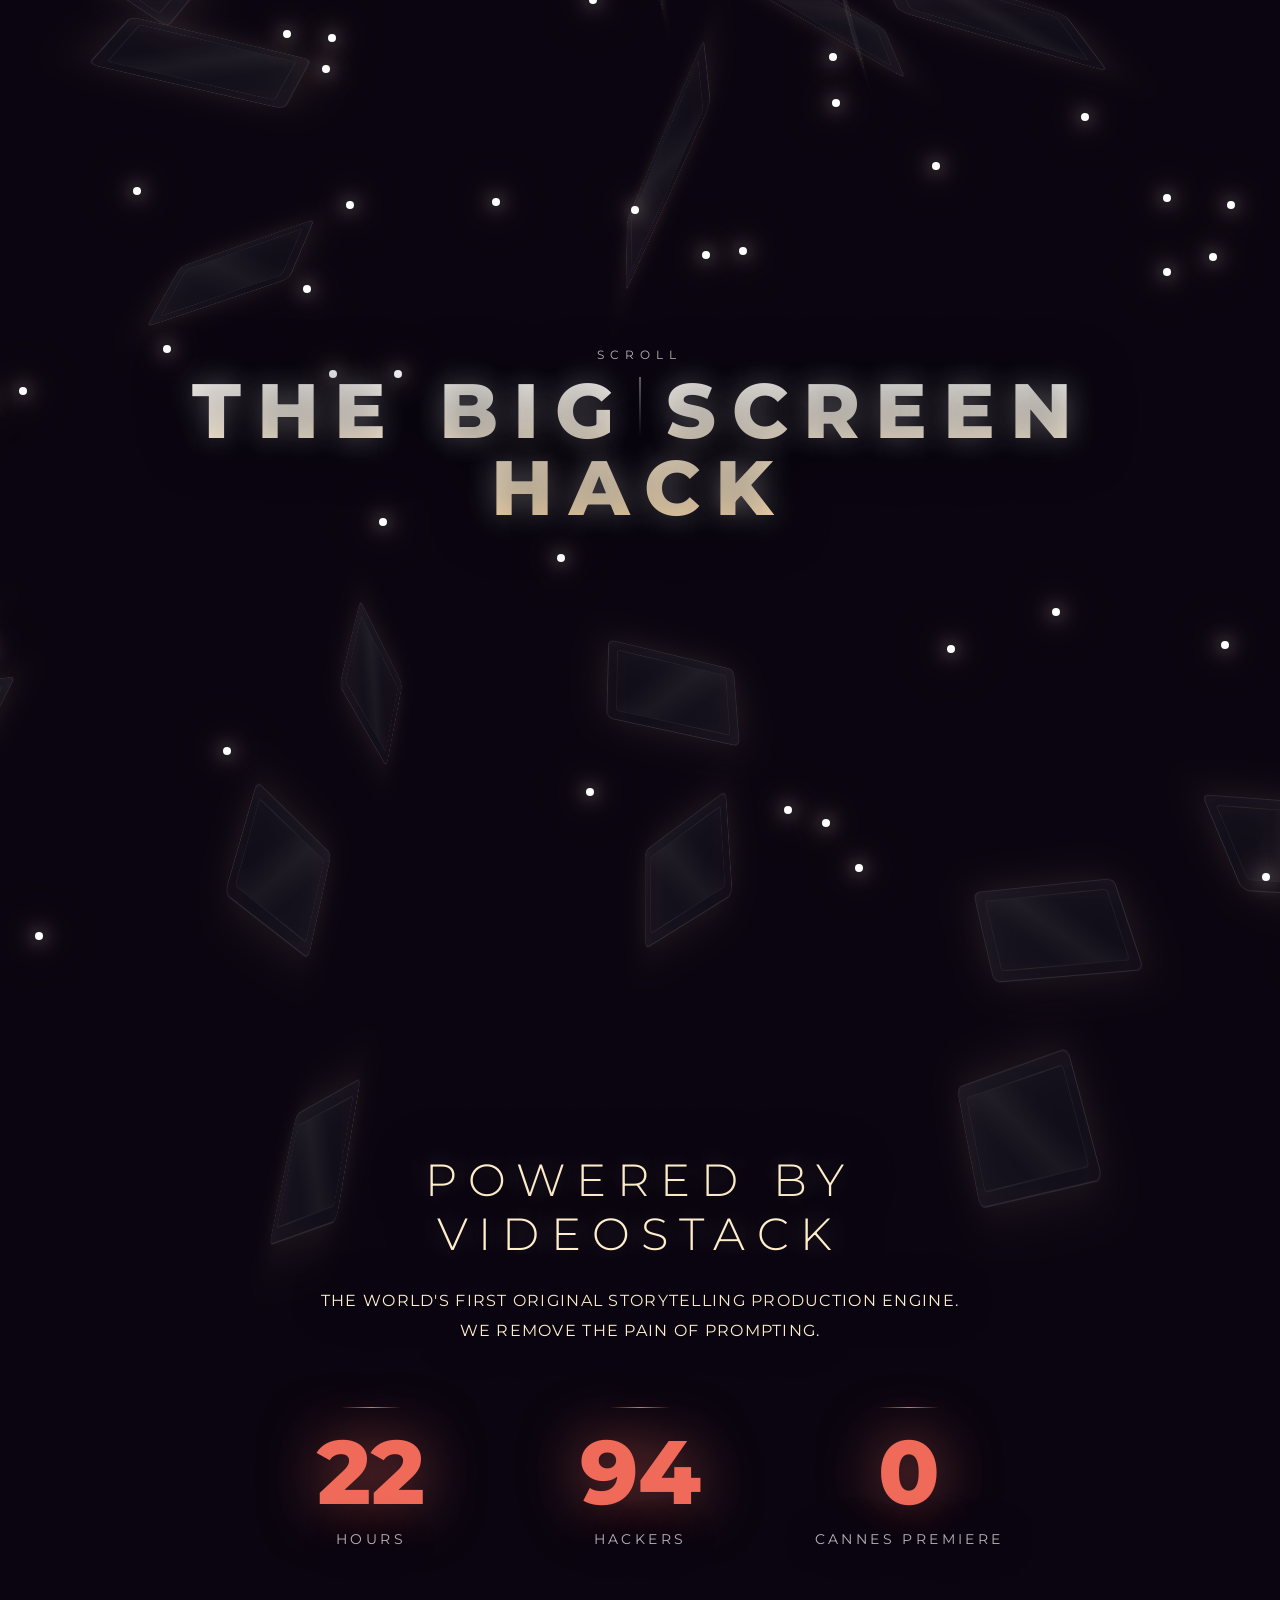
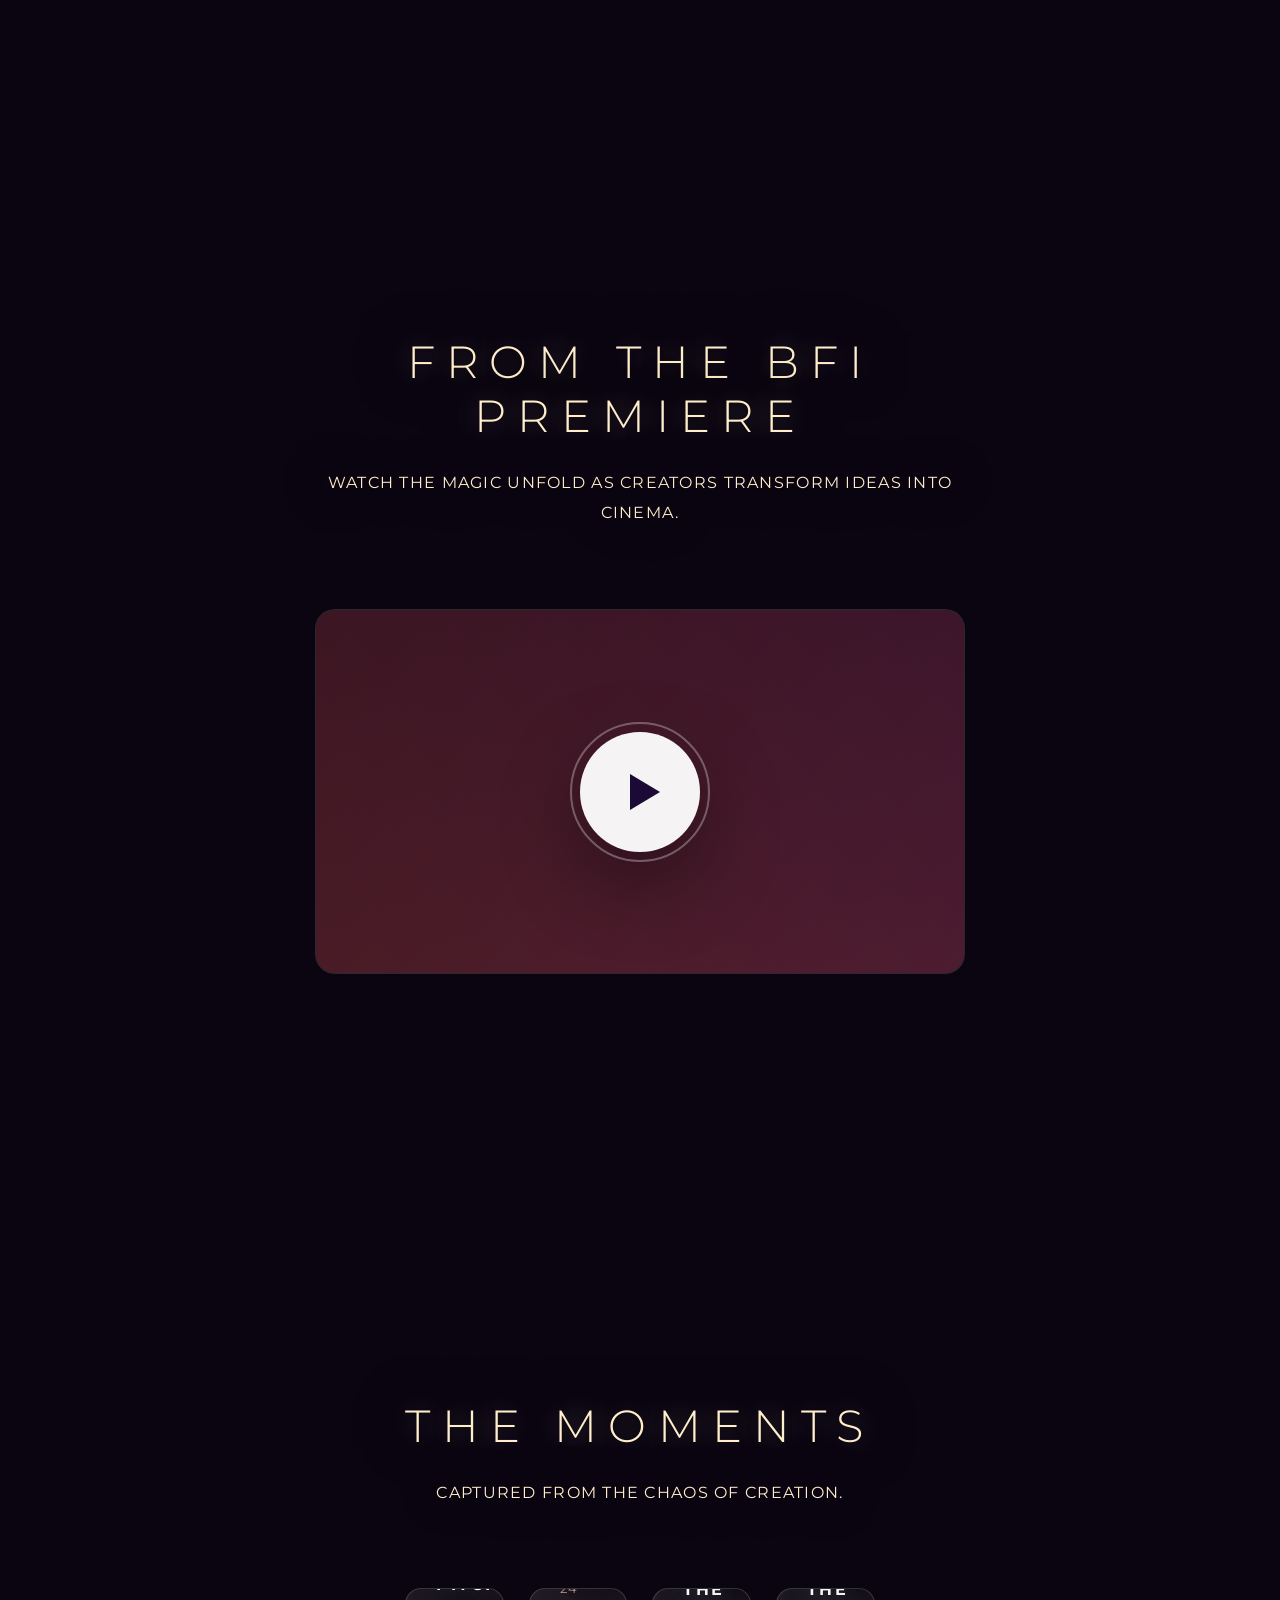
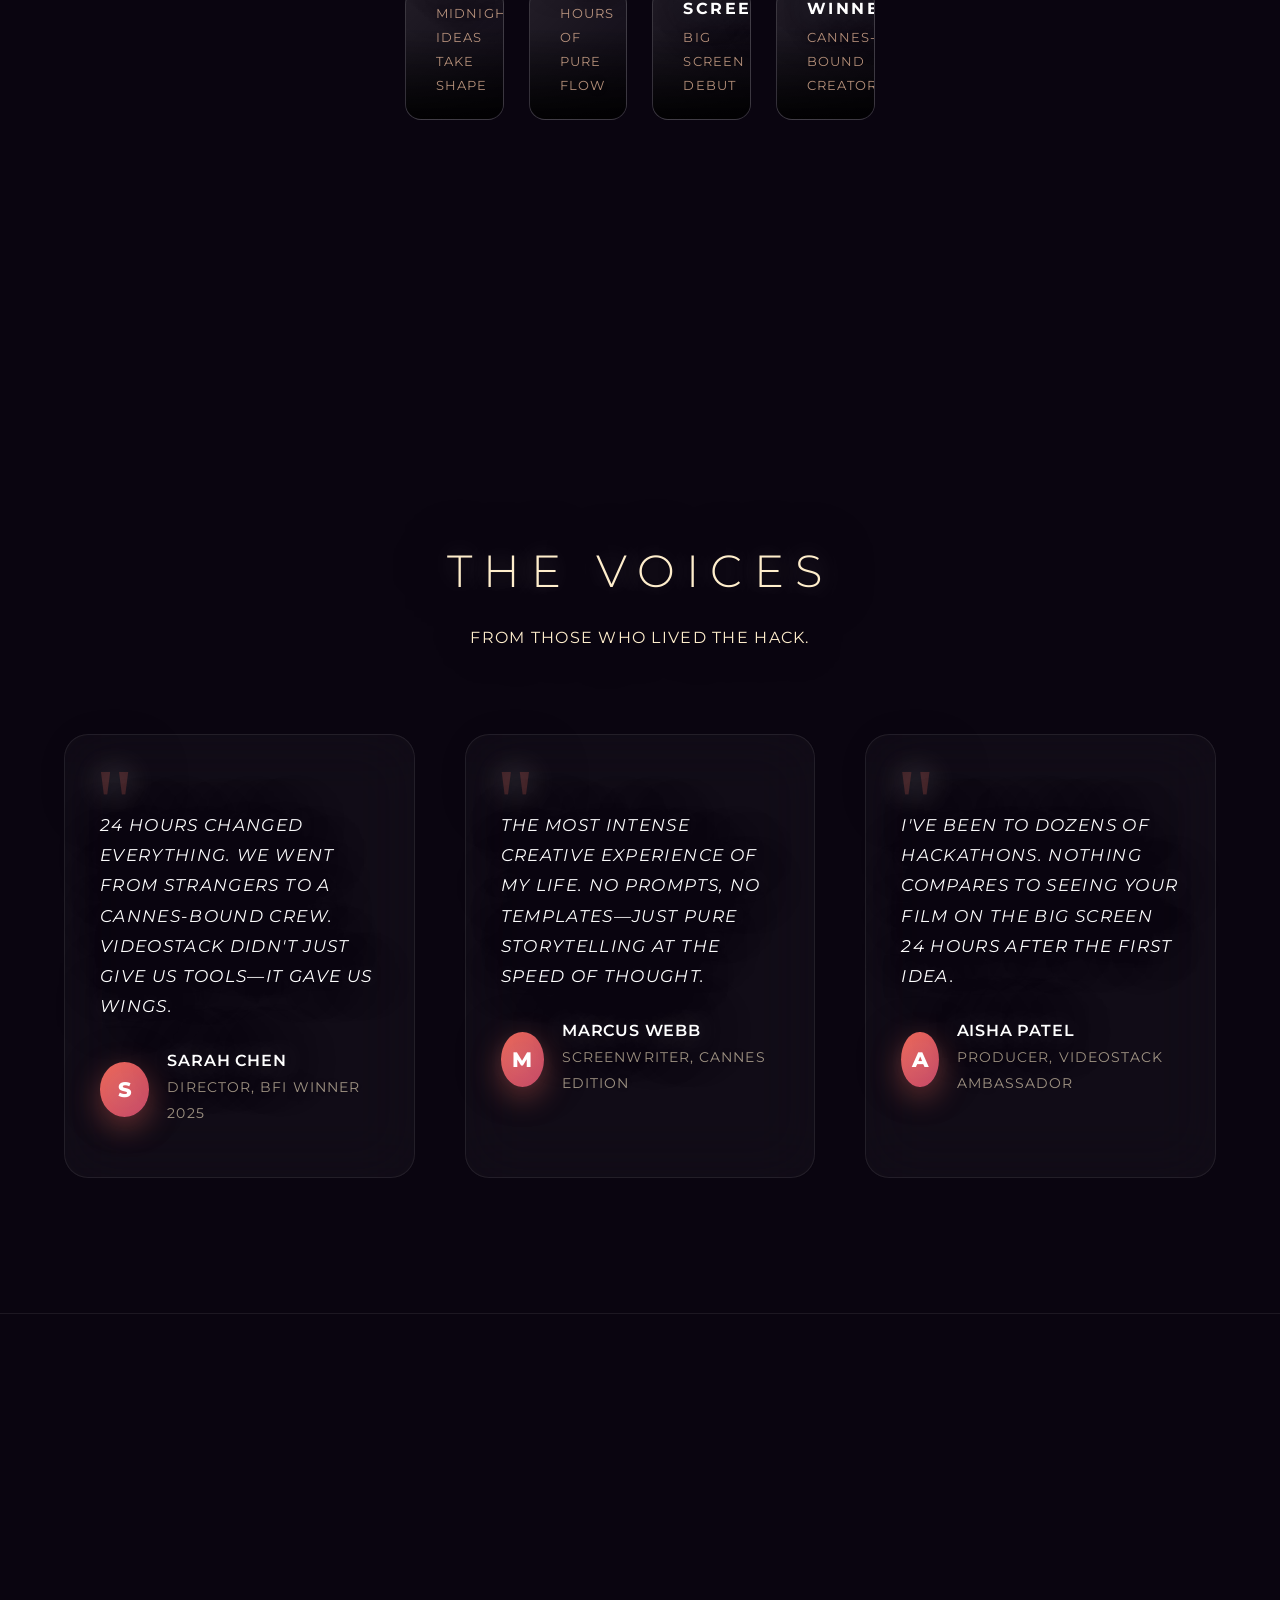
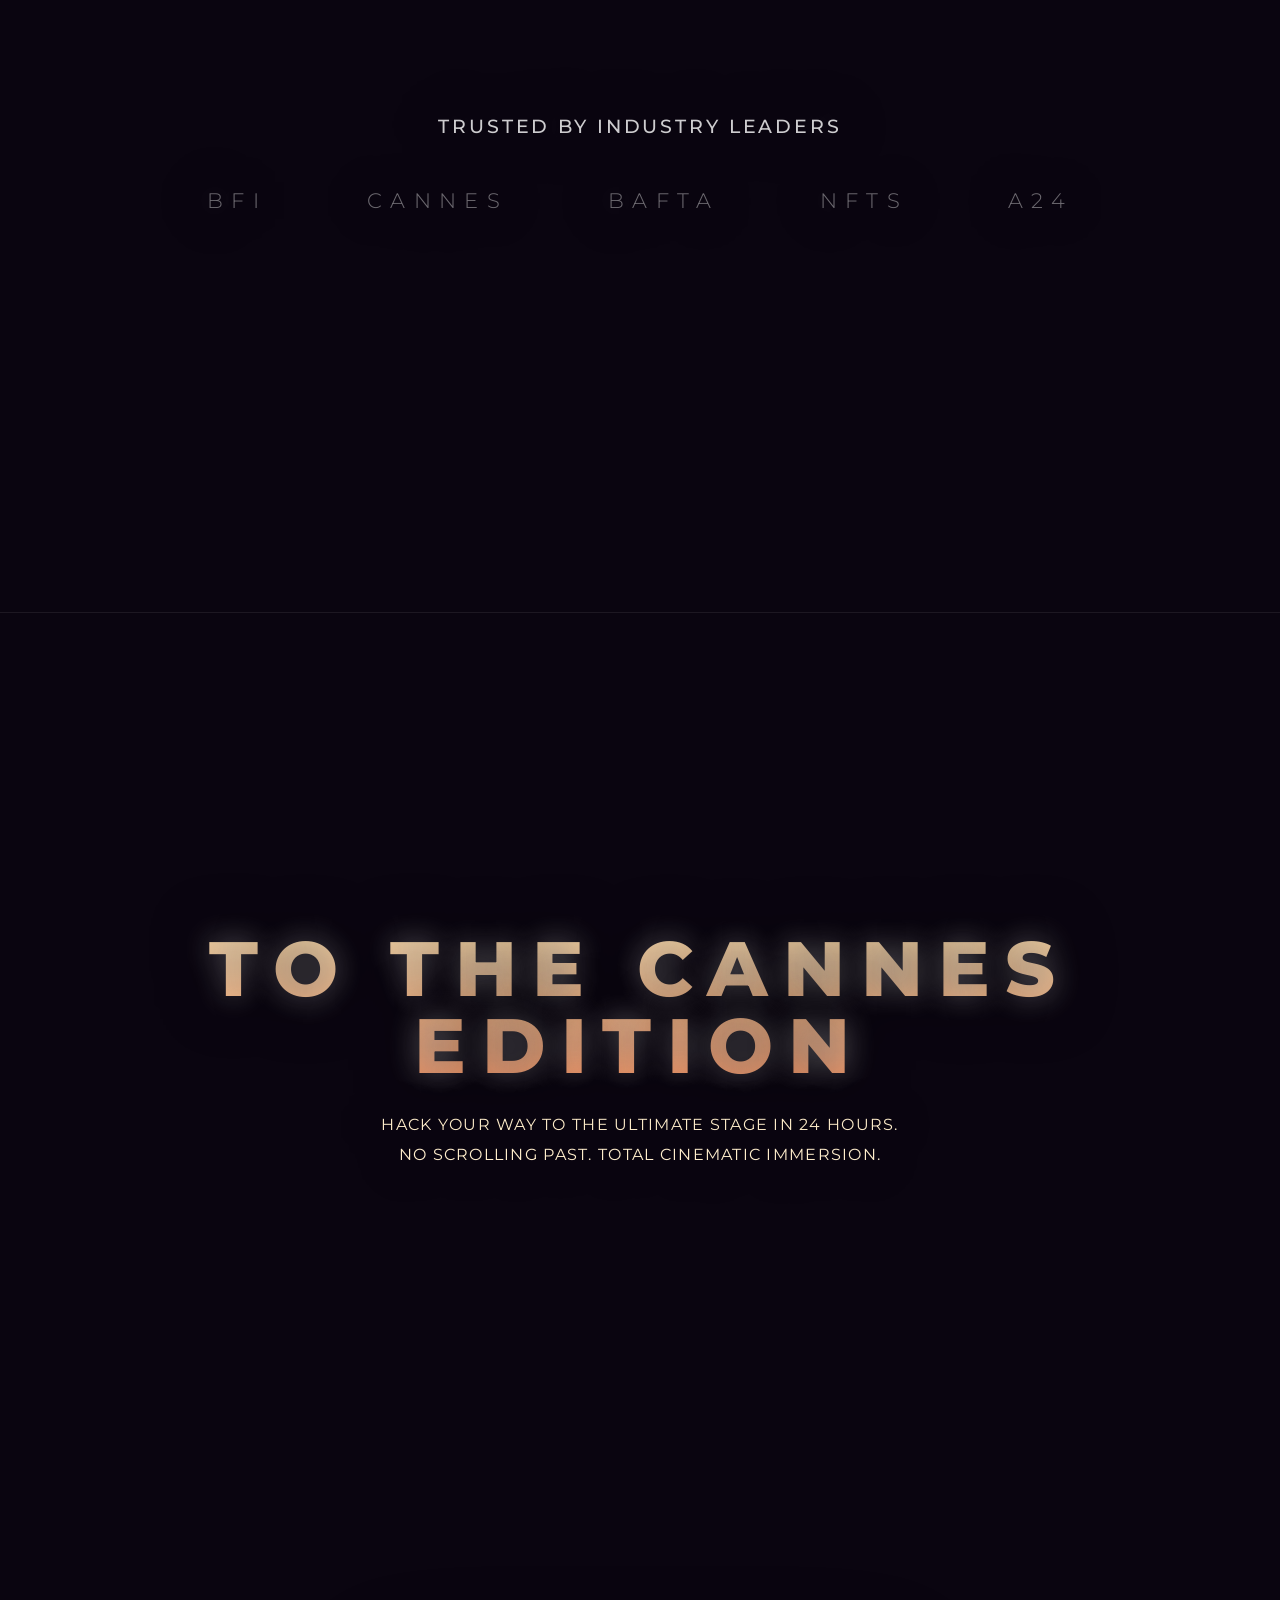
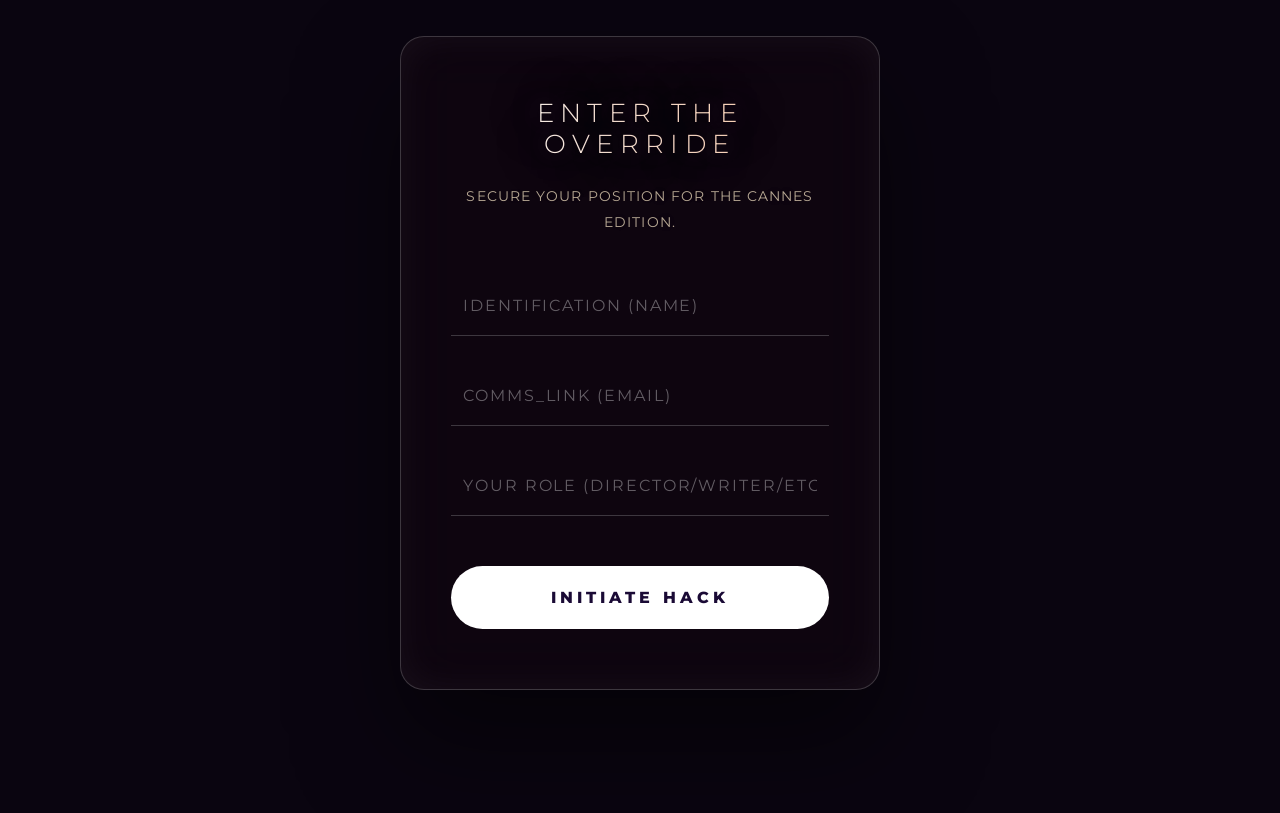
==== index.html @ dbc71d21 "feat: add beautiful horizontal parallax frames tracking scroll progress for cinematic depth" ====
<!DOCTYPE html>
<html lang="en">
<head>
    <meta charset="UTF-8">
    <meta name="viewport" content="width=device-width, initial-scale=1.0">
    <meta http-equiv="Cache-Control" content="no-cache, no-store, must-revalidate">
    <title>THE BIG SCREEN HACK — CANNES EDITION</title>
    <style>
        @import url('https://fonts.googleapis.com/css2?family=Montserrat:wght@300;400;500;800&display=swap');
        
        * { margin: 0; padding: 0; box-sizing: border-box; }
        
        body, html { 
            background: #0a0510; 
            font-family: 'Montserrat', sans-serif; 
            overflow-x: hidden;
        }
        
        /* Animated gradient background */
        .sunset-bg {
            position: fixed; 
            top: 0; left: 0; 
            width: 100vw; height: 100vh; 
            z-index: -2;
            background: linear-gradient(180deg, #1a0a35 0%, #3d1a5c 25%, #7d2a6a 50%, #c94a6a 75%, #f06a5a 100%);
        }

        .gradient-anim {
            position: fixed;
            top: 0; left: 0;
            width: 100vw; height: 100vh;
            z-index: -1;
            background: radial-gradient(ellipse at 30% 50%, rgba(255,200,150,0.15) 0%, transparent 50%),
                        radial-gradient(ellipse at 70% 30%, rgba(201,74,106,0.2) 0%, transparent 40%);
            animation: gradientShift 8s ease-in-out infinite;
        }

        @keyframes gradientShift {
            0%, 100% { transform: scale(1) rotate(0deg); opacity: 0.6; }
            50% { transform: scale(1.1) rotate(2deg); opacity: 0.9; }
        }

        /* PARALLAX LAYERS - LEFT TO RIGHT */
        .parallax-layer {
            position: fixed;
            top: 0; left: 0;
            width: 100%; height: 100%;
            pointer-events: none;
            z-index: 0;
        }

        .floating-frame {
            position: absolute;
            border-radius: 12px;
            overflow: hidden;
            box-shadow: 0 20px 60px rgba(0,0,0,0.4), 0 0 40px rgba(255,200,150,0.2);
            border: 2px solid rgba(255,255,255,0.2);
            transition: transform 0.3s ease-out;
            background: linear-gradient(135deg, rgba(255,255,255,0.1), rgba(255,255,255,0.05));
        }

        .floating-frame::before {
            content: '';
            position: absolute;
            inset: 0;
            background: linear-gradient(135deg, rgba(255,255,255,0.2) 0%, transparent 50%, rgba(0,0,0,0.2) 100%);
            z-index: 1;
        }

        .frame-1 { width: 22vw; height: 35vh; top: 15%; left: -25vw; }
        .frame-2 { width: 18vw; height: 28vh; top: 55%; left: -20vw; }
        .frame-3 { width: 25vw; height: 20vh; top: 25%; right: -30vw; }
        .frame-4 { width: 15vw; height: 30vh; top: 65%; right: -20vw; }
        .frame-5 { width: 28vw; height: 25vh; top: 40%; left: -30vw; }

        /* Floating screens */
        .screens-container {
            position: fixed;
            top: 0; left: 0;
            width: 100vw; height: 100vh;
            z-index: 1;
            pointer-events: none;
            perspective: 1000px;
        }

        .screen {
            position: absolute;
            width: 160px; height: 100px;
            background: linear-gradient(135deg, rgba(255,255,255,0.2), rgba(255,255,255,0.05));
            border: 1px solid rgba(255,255,255,0.4);
            border-radius: 8px;
            box-shadow: 
                0 0 40px rgba(255,200,150,0.4),
                inset 0 0 40px rgba(255,255,255,0.1);
            backdrop-filter: blur(10px);
            transform-style: preserve-3d;
            transition: transform 0.1s linear;
            overflow: hidden;
        }

        .screen::before {
            content: '';
            position: absolute;
            top: 10px; left: 10px; right: 10px; bottom: 10px;
            border: 1px solid rgba(255,255,255,0.2);
            border-radius: 4px;
            background: linear-gradient(45deg, transparent 30%, rgba(255,255,255,0.15) 50%, transparent 70%);
            animation: shimmer 4s infinite;
        }

        @keyframes shimmer {
            0% { transform: translateX(-100%) rotate(45deg); }
            100% { transform: translateX(100%) rotate(45deg); }
        }

        /* Light beam */
        .light-beam {
            position: fixed;
            top: 50%; left: 50%;
            width: 400px; height: 1000px;
            transform: translate(-50%, -50%);
            background: linear-gradient(to bottom, 
                rgba(255,220,180,0) 0%,
                rgba(255,220,180,0.5) 50%,
                rgba(255,220,180,0) 100%);
            filter: blur(80px);
            z-index: 2;
            opacity: 0;
            transition: opacity 1s;
        }

        .light-beam.active {
            opacity: 1;
            animation: beamPulse 4s ease-in-out infinite;
        }

        @keyframes beamPulse {
            0%, 100% { opacity: 0.4; transform: translate(-50%, -50%) scaleX(1) rotate(-5deg); }
            50% { opacity: 0.8; transform: translate(-50%, -50%) scaleX(1.8) rotate(5deg); }
        }

        /* Sparkles */
        .sparkle {
            position: fixed;
            width: 8px; height: 8px;
            background: white;
            border-radius: 50%;
            box-shadow: 0 0 20px white, 0 0 40px #ffcc88, 0 0 60px #ff9966;
            z-index: 3;
            pointer-events: none;
        }

        main { position: relative; z-index: 10; }
        
        .section { 
            min-height: 100vh;
            display: flex; 
            align-items: center; 
            justify-content: center; 
            text-align: center; 
            padding: 10vh 5vw;
            position: relative;
        }

        .text-overlay { 
            color: white; 
            text-transform: uppercase; 
            text-shadow: 0 0 60px rgba(0,0,0,0.9), 0 0 30px rgba(255,255,255,0.4); 
            opacity: 0;
            transform: translateY(80px) scale(0.95);
            transition: all 1s cubic-bezier(0.16, 1, 0.3, 1);
        }

        .text-overlay.visible {
            opacity: 1;
            transform: translateY(0) scale(1);
        }
        
        h1 { 
            font-size: clamp(3rem, 6vw, 7rem); 
            font-weight: 800; 
            margin: 0; 
            letter-spacing: 0.2em;
            line-height: 1;
            background: linear-gradient(to bottom, #ffffff 0%, #ffddaa 100%);
            -webkit-background-clip: text;
            -webkit-text-fill-color: transparent;
            background-clip: text;
        }
        
        h2 { 
            font-size: clamp(1.8rem, 3.5vw, 4.5rem); 
            font-weight: 300; 
            margin: 0; 
            letter-spacing: 0.25em;
            color: #ffeecc;
        }
        
        h3 {
            font-size: clamp(1rem, 1.5vw, 1.5rem);
            font-weight: 500;
            letter-spacing: 0.15em;
            color: rgba(255,255,255,0.8);
        }
        
        p { 
            font-size: clamp(1rem, 1.2vw, 1.4rem); 
            font-weight: 400; 
            max-width: 650px; 
            margin: 25px auto; 
            line-height: 1.9; 
            letter-spacing: 0.08em;
            color: #ffeecc;
        }

        /* Stats */
        .stats-grid {
            display: grid;
            grid-template-columns: repeat(3, 1fr);
            gap: 80px;
            margin-top: 80px;
        }
        
        .stat-item {
            text-align: center;
            position: relative;
        }
        
        .stat-item::before {
            content: '';
            position: absolute;
            top: -20px; left: 50%;
            transform: translateX(-50%);
            width: 60px; height: 1px;
            background: linear-gradient(to right, transparent, #f06a5a, transparent);
        }
        
        .stat-number {
            font-size: clamp(3.5rem, 7vw, 6rem);
            font-weight: 800;
            color: #f06a5a;
            line-height: 1;
            text-shadow: 0 0 60px rgba(240, 106, 90, 0.6);
        }
        
        .stat-label {
            font-size: 0.85rem;
            letter-spacing: 0.25em;
            margin-top: 15px;
            color: rgba(255,255,255,0.7);
            text-transform: uppercase;
        }

        /* Gallery */
        .gallery-section { padding: 15vh 5vw; }
        
        .gallery-grid {
            display: grid;
            grid-template-columns: repeat(4, 1fr);
            gap: 25px;
            max-width: 1300px;
            margin: 80px auto 0;
        }
        
        .gallery-item {
            aspect-ratio: 3/4;
            background: linear-gradient(135deg, rgba(255,255,255,0.1), rgba(255,255,255,0.02));
            border: 1px solid rgba(255,255,255,0.15);
            border-radius: 16px;
            overflow: hidden;
            position: relative;
            transition: all 0.6s cubic-bezier(0.16, 1, 0.3, 1);
            cursor: pointer;
        }
        
        .gallery-item:hover {
            transform: translateY(-15px) scale(1.03) rotate(1deg);
            box-shadow: 0 40px 80px rgba(0,0,0,0.5), 0 0 60px rgba(255,200,150,0.3);
            border-color: rgba(255,255,255,0.4);
            z-index: 10;
        }
        
        .gallery-item::before {
            content: '';
            position: absolute;
            inset: 0;
            background: linear-gradient(to bottom, transparent 30%, rgba(0,0,0,0.9) 100%);
            z-index: 1;
        }
        
        .gallery-content {
            position: absolute;
            bottom: 0;
            left: 0;
            right: 0;
            padding: 30px;
            z-index: 2;
            text-align: left;
            transform: translateY(10px);
            transition: transform 0.4s;
        }
        
        .gallery-item:hover .gallery-content {
            transform: translateY(0);
        }
        
        .gallery-content h4 {
            font-size: 1rem;
            font-weight: 700;
            letter-spacing: 0.15em;
            margin-bottom: 8px;
            color: white;
        }
        
        .gallery-content p {
            font-size: 0.8rem;
            margin: 0;
            opacity: 0.7;
            color: #ffccaa;
        }

        /* Testimonials */
        .testimonials-section { padding: 15vh 5vw; }
        
        .testimonials-grid {
            display: grid;
            grid-template-columns: repeat(3, 1fr);
            gap: 50px;
            max-width: 1200px;
            margin: 80px auto 0;
        }
        
        .testimonial-card {
            background: rgba(255,255,255,0.03);
            backdrop-filter: blur(30px);
            border: 1px solid rgba(255,255,255,0.08);
            border-radius: 24px;
            padding: 50px 35px;
            text-align: left;
            transition: all 0.5s cubic-bezier(0.16, 1, 0.3, 1);
            position: relative;
        }
        
        .testimonial-card::before {
            content: '"';
            position: absolute;
            top: 20px; left: 30px;
            font-size: 6rem;
            color: rgba(240, 106, 90, 0.2);
            font-family: Georgia, serif;
            line-height: 1;
        }
        
        .testimonial-card:hover {
            transform: translateY(-10px) scale(1.02);
            background: rgba(255,255,255,0.06);
            border-color: rgba(255,255,255,0.2);
            box-shadow: 0 30px 60px rgba(0,0,0,0.3);
        }
        
        .quote {
            font-size: 1.05rem;
            line-height: 1.8;
            font-style: italic;
            margin-bottom: 30px;
            color: #fff;
            position: relative;
            z-index: 1;
        }
        
        .author {
            display: flex;
            align-items: center;
            gap: 18px;
        }
        
        .author-avatar {
            width: 55px; height: 55px;
            border-radius: 50%;
            background: linear-gradient(135deg, #f06a5a, #c94a6a);
            display: flex;
            align-items: center;
            justify-content: center;
            font-weight: 800;
            font-size: 1.3rem;
            box-shadow: 0 10px 30px rgba(240, 106, 90, 0.4);
        }
        
        .author-info h4 {
            font-size: 1rem;
            font-weight: 600;
            margin-bottom: 5px;
            letter-spacing: 0.05em;
        }
        
        .author-info p {
            font-size: 0.85rem;
            margin: 0;
            opacity: 0.6;
        }

        /* Logos */
        .logos-section {
            padding: 12vh 5vw;
            border-top: 1px solid rgba(255,255,255,0.08);
            border-bottom: 1px solid rgba(255,255,255,0.08);
        }
        
        .logos-grid {
            display: flex;
            justify-content: center;
            align-items: center;
            gap: 100px;
            flex-wrap: wrap;
            margin-top: 50px;
        }
        
        .logo-item {
            font-size: 1.3rem;
            font-weight: 300;
            letter-spacing: 0.4em;
            color: rgba(255,255,255,0.4);
            transition: all 0.4s;
            cursor: pointer;
        }
        
        .logo-item:hover {
            color: rgba(255,255,255,0.9);
            transform: scale(1.1);
            text-shadow: 0 0 30px rgba(255,255,255,0.5);
        }

        /* Video */
        .video-section { padding: 15vh 5vw; }
        
        .video-container {
            max-width: 1000px;
            margin: 80px auto 0;
            aspect-ratio: 16/9;
            background: linear-gradient(135deg, rgba(0,0,0,0.5), rgba(0,0,0,0.3));
            border: 1px solid rgba(255,255,255,0.15);
            border-radius: 20px;
            display: flex;
            align-items: center;
            justify-content: center;
            position: relative;
            overflow: hidden;
            transition: all 0.5s;
        }
        
        .video-container:hover {
            transform: scale(1.02);
            border-color: rgba(255,255,255,0.3);
            box-shadow: 0 40px 80px rgba(0,0,0,0.4);
        }
        
        .video-container::before {
            content: '';
            position: absolute;
            inset: -3px;
            background: linear-gradient(45deg, #f06a5a, #c94a6a, #7d2a6a, #f06a5a);
            background-size: 400% 400%;
            border-radius: 23px;
            z-index: -1;
            opacity: 0.6;
            animation: gradientRotate 8s ease infinite;
        }
        
        @keyframes gradientRotate {
            0%, 100% { background-position: 0% 50%; }
            50% { background-position: 100% 50%; }
        }
        
        .play-button {
            width: 120px; height: 120px;
            border-radius: 50%;
            background: rgba(255,255,255,0.95);
            display: flex;
            align-items: center;
            justify-content: center;
            cursor: pointer;
            transition: all 0.4s cubic-bezier(0.16, 1, 0.3, 1);
            box-shadow: 0 30px 80px rgba(0,0,0,0.4);
            position: relative;
        }
        
        .play-button::before {
            content: '';
            position: absolute;
            inset: -10px;
            border-radius: 50%;
            border: 2px solid rgba(255,255,255,0.3);
            animation: pulseRing 2s infinite;
        }
        
        @keyframes pulseRing {
            0% { transform: scale(1); opacity: 1; }
            100% { transform: scale(1.3); opacity: 0; }
        }
        
        .play-button:hover {
            transform: scale(1.15);
            background: white;
            box-shadow: 0 40px 100px rgba(0,0,0,0.5);
        }
        
        .play-button::after {
            content: '';
            width: 0; height: 0;
            border-left: 30px solid #1a0a35;
            border-top: 18px solid transparent;
            border-bottom: 18px solid transparent;
            margin-left: 10px;
        }

        .glass-panel { 
            background: rgba(20, 5, 15, 0.4); 
            backdrop-filter: blur(30px); 
            border: 1px solid rgba(255,255,255,0.2); 
            padding: 60px 50px; 
            border-radius: 24px; 
            box-shadow: 0 50px 100px rgba(0,0,0,0.5), inset 0 0 40px rgba(255,255,255,0.05);
            width: 100%;
            max-width: 480px;
        }

        input { 
            background: transparent; 
            border: none; 
            border-bottom: 1px solid rgba(255,255,255,0.2); 
            color: white; 
            padding: 20px 12px; 
            font-family: inherit; 
            font-size: 1rem; 
            width: 100%; 
            margin-bottom: 30px; 
            transition: 0.3s;
            letter-spacing: 0.08em;
        }
        
        input:focus { 
            outline: none; 
            border-bottom: 2px solid #f06a5a; 
            background: rgba(255,255,255,0.03);
        }
        
        input::placeholder { color: rgba(255,255,255,0.35); letter-spacing: 0.12em; }

        button { 
            background: white; 
            color: #1a0a35; 
            border: none; 
            padding: 22px 60px; 
            font-family: inherit; 
            font-size: 1rem;
            font-weight: 800; 
            letter-spacing: 0.25em; 
            cursor: pointer; 
            border-radius: 50px; 
            transition: all 0.4s cubic-bezier(0.16, 1, 0.3, 1); 
            width: 100%;
            margin-top: 20px;
            position: relative;
            overflow: hidden;
        }
        
        button::before {
            content: '';
            position: absolute;
            top: 0; left: -100%;
            width: 100%; height: 100%;
            background: linear-gradient(90deg, transparent, rgba(255,255,255,0.4), transparent);
            transition: left 0.5s;
        }
        
        button:hover::before {
            left: 100%;
        }
        
        button:hover { 
            background: #f06a5a; 
            color: white; 
            transform: translateY(-5px);
            box-shadow: 0 20px 40px rgba(240, 106, 90, 0.5);
        }

        .scroll-indicator {
            position: absolute;
            bottom: 10vh;
            left: 50%;
            transform: translateX(-50%);
            display: flex;
            flex-direction: column;
            align-items: center;
            gap: 15px;
            opacity: 0.7;
            animation: bounce 2.5s infinite;
        }

        .scroll-indicator span {
            font-size: 0.75rem;
            letter-spacing: 0.5em;
            color: white;
        }

        .scroll-line {
            width: 1px;
            height: 60px;
            background: linear-gradient(to bottom, white, transparent);
        }

        @keyframes bounce {
            0%, 20%, 50%, 80%, 100% { transform: translateY(0) translateX(-50%); }
            40% { transform: translateY(-15px) translateX(-50%); }
            60% { transform: translateY(-8px) translateX(-50%); }
        }

        @media (max-width: 768px) {
            .stats-grid, .testimonials-grid { grid-template-columns: 1fr; gap: 40px; }
            .gallery-grid { grid-template-columns: repeat(2, 1fr); }
            .logos-grid { gap: 50px; }
            .floating-frame { display: none; }
        }
    </style>
</head>
<body>
    <div class="sunset-bg"></div>
    <div class="gradient-anim"></div>
    
    <!-- Parallax layers -->
    <div class="parallax-layer" id="parallax-deep">
        <div class="floating-frame frame-1" data-speed="0.8" data-dir="1"></div>
        <div class="floating-frame frame-2" data-speed="1.2" data-dir="1"></div>
    </div>
    <div class="parallax-layer" id="parallax-mid">
        <div class="floating-frame frame-3" data-speed="1.5" data-dir="-1"></div>
        <div class="floating-frame frame-4" data-speed="0.9" data-dir="-1"></div>
    </div>
    <div class="parallax-layer" id="parallax-front">
        <div class="floating-frame frame-5" data-speed="2.2" data-dir="1"></div>
    </div>
    
    <div class="screens-container" id="screens"></div>
    <div class="light-beam" id="beam"></div>
    <div id="sparkles"></div>

    <main>
        <!-- Hero -->
        <section class="section" id="s1">
            <div class="text-overlay visible">
                <h1>THE BIG SCREEN<br>HACK</h1>
                <div class="scroll-indicator">
                    <span>SCROLL</span>
                    <div class="scroll-line"></div>
                </div>
            </div>
        </section>

        <!-- Stats -->
        <section class="section" id="s2">
            <div class="text-overlay" data-animate>
                <h2>POWERED BY<br>VIDEOSTACK</h2>
                <p>The world's first original storytelling production engine.<br>We remove the pain of prompting.</p>
                
                <div class="stats-grid">
                    <div class="stat-item">
                        <div class="stat-number" data-count="24">0</div>
                        <div class="stat-label">HOURS</div>
                    </div>
                    <div class="stat-item">
                        <div class="stat-number" data-count="100">0</div>
                        <div class="stat-label">HACKERS</div>
                    </div>
                    <div class="stat-item">
                        <div class="stat-number" data-count="1">0</div>
                        <div class="stat-label">CANNES PREMIERE</div>
                    </div>
                </div>
            </div>
        </section>

        <!-- Video Section -->
        <section class="section video-section" id="s3">
            <div class="text-overlay" data-animate>
                <h2>FROM THE BFI<br>PREMIERE</h2>
                <p>Watch the magic unfold as creators transform ideas into cinema.</p>
                
                <div class="video-container">
                    <div class="play-button"></div>
                </div>
            </div>
        </section>

        <!-- Gallery -->
        <section class="section gallery-section" id="s4">
            <div class="text-overlay" data-animate>
                <h2>THE MOMENTS</h2>
                <p>Captured from the chaos of creation.</p>
                
                <div class="gallery-grid">
                    <div class="gallery-item">
                        <div class="gallery-content">
                            <h4>THE PITCH</h4>
                            <p>Midnight ideas take shape</p>
                        </div>
                    </div>
                    <div class="gallery-item">
                        <div class="gallery-content">
                            <h4>THE BUILD</h4>
                            <p>24 hours of pure flow</p>
                        </div>
                    </div>
                    <div class="gallery-item">
                        <div class="gallery-content">
                            <h4>THE SCREENING</h4>
                            <p>Big screen debut</p>
                        </div>
                    </div>
                    <div class="gallery-item">
                        <div class="gallery-content">
                            <h4>THE WINNERS</h4>
                            <p>Cannes-bound creators</p>
                        </div>
                    </div>
                </div>
            </div>
        </section>

        <!-- Testimonials -->
        <section class="section testimonials-section" id="s5">
            <div class="text-overlay" data-animate>
                <h2>THE VOICES</h2>
                <p>From those who lived the hack.</p>
                
                <div class="testimonials-grid">
                    <div class="testimonial-card">
                        <p class="quote">24 hours changed everything. We went from strangers to a Cannes-bound crew. VideoStack didn't just give us tools—it gave us wings.</p>
                        <div class="author">
                            <div class="author-avatar">S</div>
                            <div class="author-info">
                                <h4>Sarah Chen</h4>
                                <p>Director, BFI Winner 2025</p>
                            </div>
                        </div>
                    </div>
                    <div class="testimonial-card">
                        <p class="quote">The most intense creative experience of my life. No prompts, no templates—just pure storytelling at the speed of thought.</p>
                        <div class="author">
                            <div class="author-avatar">M</div>
                            <div class="author-info">
                                <h4>Marcus Webb</h4>
                                <p>Screenwriter, Cannes Edition</p>
                            </div>
                        </div>
                    </div>
                    <div class="testimonial-card">
                        <p class="quote">I've been to dozens of hackathons. Nothing compares to seeing your film on the big screen 24 hours after the first idea.</p>
                        <div class="author">
                            <div class="author-avatar">A</div>
                            <div class="author-info">
                                <h4>Aisha Patel</h4>
                                <p>Producer, VideoStack Ambassador</p>
                            </div>
                        </div>
                    </div>
                </div>
            </div>
        </section>

        <!-- Logos -->
        <section class="section logos-section" id="s6">
            <div class="text-overlay" data-animate>
                <h3>TRUSTED BY INDUSTRY LEADERS</h3>
                <div class="logos-grid">
                    <div class="logo-item">BFI</div>
                    <div class="logo-item">CANNES</div>
                    <div class="logo-item">BAFTA</div>
                    <div class="logo-item">NFTS</div>
                    <div class="logo-item">A24</div>
                </div>
            </div>
        </section>

        <!-- Cannes CTA -->
        <section class="section" id="s7">
            <div class="text-overlay" data-animate>
                <h1 style="background: linear-gradient(to bottom, #ffddaa 0%, #ff9966 100%); -webkit-background-clip: text; -webkit-text-fill-color: transparent;">TO THE CANNES<br>EDITION</h1>
                <p>Hack your way to the ultimate stage in 24 hours.<br>No scrolling past. Total cinematic immersion.</p>
            </div>
        </section>

        <!-- Form -->
        <section class="section" id="s8">
            <div class="glass-panel text-overlay" data-animate style="pointer-events: auto;">
                <h2 style="font-size: 1.6rem; margin-bottom: 10px; background: linear-gradient(to right, #fff, #ffccaa); -webkit-background-clip: text; -webkit-text-fill-color: transparent;">ENTER THE OVERRIDE</h2>
                <p style="font-size: 0.85rem; margin-bottom: 40px; opacity: 0.7;">Secure your position for the Cannes Edition.</p>
                <form onsubmit="event.preventDefault(); alert('Welcome to the hack!');">
                    <input type="text" placeholder="IDENTIFICATION (NAME)" required>
                    <input type="email" placeholder="COMMS_LINK (EMAIL)" required>
                    <input type="text" placeholder="YOUR ROLE (DIRECTOR/WRITER/ETC)" required>
                    <button type="submit">INITIATE HACK</button>
                </form>
            </div>
        </section>
    </main>

    <script>
        // Create floating image frames for parallax
        const frames = document.querySelectorAll('.floating-frame');
        
        // Create screens
        const screensContainer = document.getElementById('screens');
        const numScreens = 30;
        const screens = [];

        for(let i = 0; i < numScreens; i++) {
            const screen = document.createElement('div');
            screen.className = 'screen';
            
            const startX = (Math.random() - 0.5) * 150;
            const startY = (Math.random() - 0.5) * 150;
            const startZ = Math.random() * 500 - 200;
            const startRotX = Math.random() * 360;
            const startRotY = Math.random() * 360;
            
            screen.style.left = '50%';
            screen.style.top = '50%';
            screen.style.marginLeft = '-70px';
            screen.style.marginTop = '-45px';
            
            const angle = (i / (numScreens/3)) * Math.PI * 2;
            const radius = 40;
            const level = i % 3;
            const targetX = Math.cos(angle) * radius;
            const targetY = (level - 1) * 30;
            const targetZ = Math.sin(angle) * radius;
            
            screens.push({
                el: screen,
                startX, startY, startZ, startRotX, startRotY,
                targetX, targetY, targetZ
            });
            
            screensContainer.appendChild(screen);
        }

        // Create sparkles
        const sparklesContainer = document.getElementById('sparkles');
        for(let i = 0; i < 40; i++) {
            const sparkle = document.createElement('div');
            sparkle.className = 'sparkle';
            sparkle.style.left = Math.random() * 100 + 'vw';
            sparkle.style.top = Math.random() * 100 + 'vh';
            sparkle.style.animationDelay = Math.random() * 3 + 's';
            sparklesContainer.appendChild(sparkle);
            
            setInterval(() => {
                let top = parseFloat(sparkle.style.top);
                top -= 0.5;
                if(top < -5) top = 105;
                sparkle.style.top = top + 'vh';
                sparkle.style.left = (parseFloat(sparkle.style.left) + Math.sin(Date.now()/1000 + i) * 0.1) + 'vw';
            }, 50);
        }

        // Scroll animation handler
        const textOverlays = document.querySelectorAll('[data-animate]');
        const beam = document.getElementById('beam');
        
        // Window dimensions for parallax
        let ww = window.innerWidth;
        window.addEventListener('resize', () => { ww = window.innerWidth; });

        function updateScreens() {
            const scrollY = window.scrollY;
            const maxScroll = document.body.scrollHeight - window.innerHeight;
            const progress = Math.min(scrollY / maxScroll, 1);
            
            // 1. Move Central Screens
            screens.forEach((s, i) => {
                const x = s.startX + (s.targetX - s.startX) * progress;
                const y = s.startY + (s.targetY - s.startY) * progress;
                const z = s.startZ + (s.targetZ - s.startZ) * progress;
                const rotY = s.startRotY + progress * 360;
                const rotX = 45 + progress * 45;
                
                s.el.style.transform = `translate3d(${x}vw, ${y}vh, ${z}px) rotateX(${rotX}deg) rotateY(${rotY}deg)`;
                s.el.style.opacity = 0.3 + progress * 0.7;
            });
            
            // 2. Horizontal Frame Parallax
            frames.forEach(frame => {
                const speed = parseFloat(frame.dataset.speed);
                const dir = parseFloat(frame.dataset.dir);
                // Move from off-screen left/right toward center, then past it
                const moveAmount = (progress * 100 * speed * dir);
                
                // Add a slight vertical drift for elegance
                const driftY = progress * 20 * speed;
                
                frame.style.transform = `translate3d(${moveAmount}vw, ${driftY}vh, 0)`;
                // Fade in as they move in, fade out as they leave
                frame.style.opacity = Math.sin(progress * Math.PI);
            });
            
            // 3. Center beam
            if(progress > 0.3 && progress < 0.8) {
                beam.classList.add('active');
            } else {
                beam.classList.remove('active');
            }
        }

        // Intersection Observer for Text and Stats
        const observer = new IntersectionObserver((entries) => {
            entries.forEach(entry => {
                if(entry.isIntersecting) {
                    entry.target.classList.add('visible');
                    
                    const statNumbers = entry.target.querySelectorAll('.stat-number');
                    statNumbers.forEach(stat => {
                        const target = parseInt(stat.dataset.count);
                        animateCounter(stat, target);
                    });
                }
            });
        }, { threshold: 0.3 });

        textOverlays.forEach(el => observer.observe(el));

        // Counter animation
        function animateCounter(el, target) {
            let current = 0;
            const increment = target / 50;
            const timer = setInterval(() => {
                current += increment;
                if(current >= target) {
                    el.textContent = target === 100 ? '100+' : target;
                    clearInterval(timer);
                } else {
                    el.textContent = Math.floor(current);
                }
            }, 30);
        }

        window.addEventListener('scroll', updateScreens);
        updateScreens();
    </script>
</body>
</html>
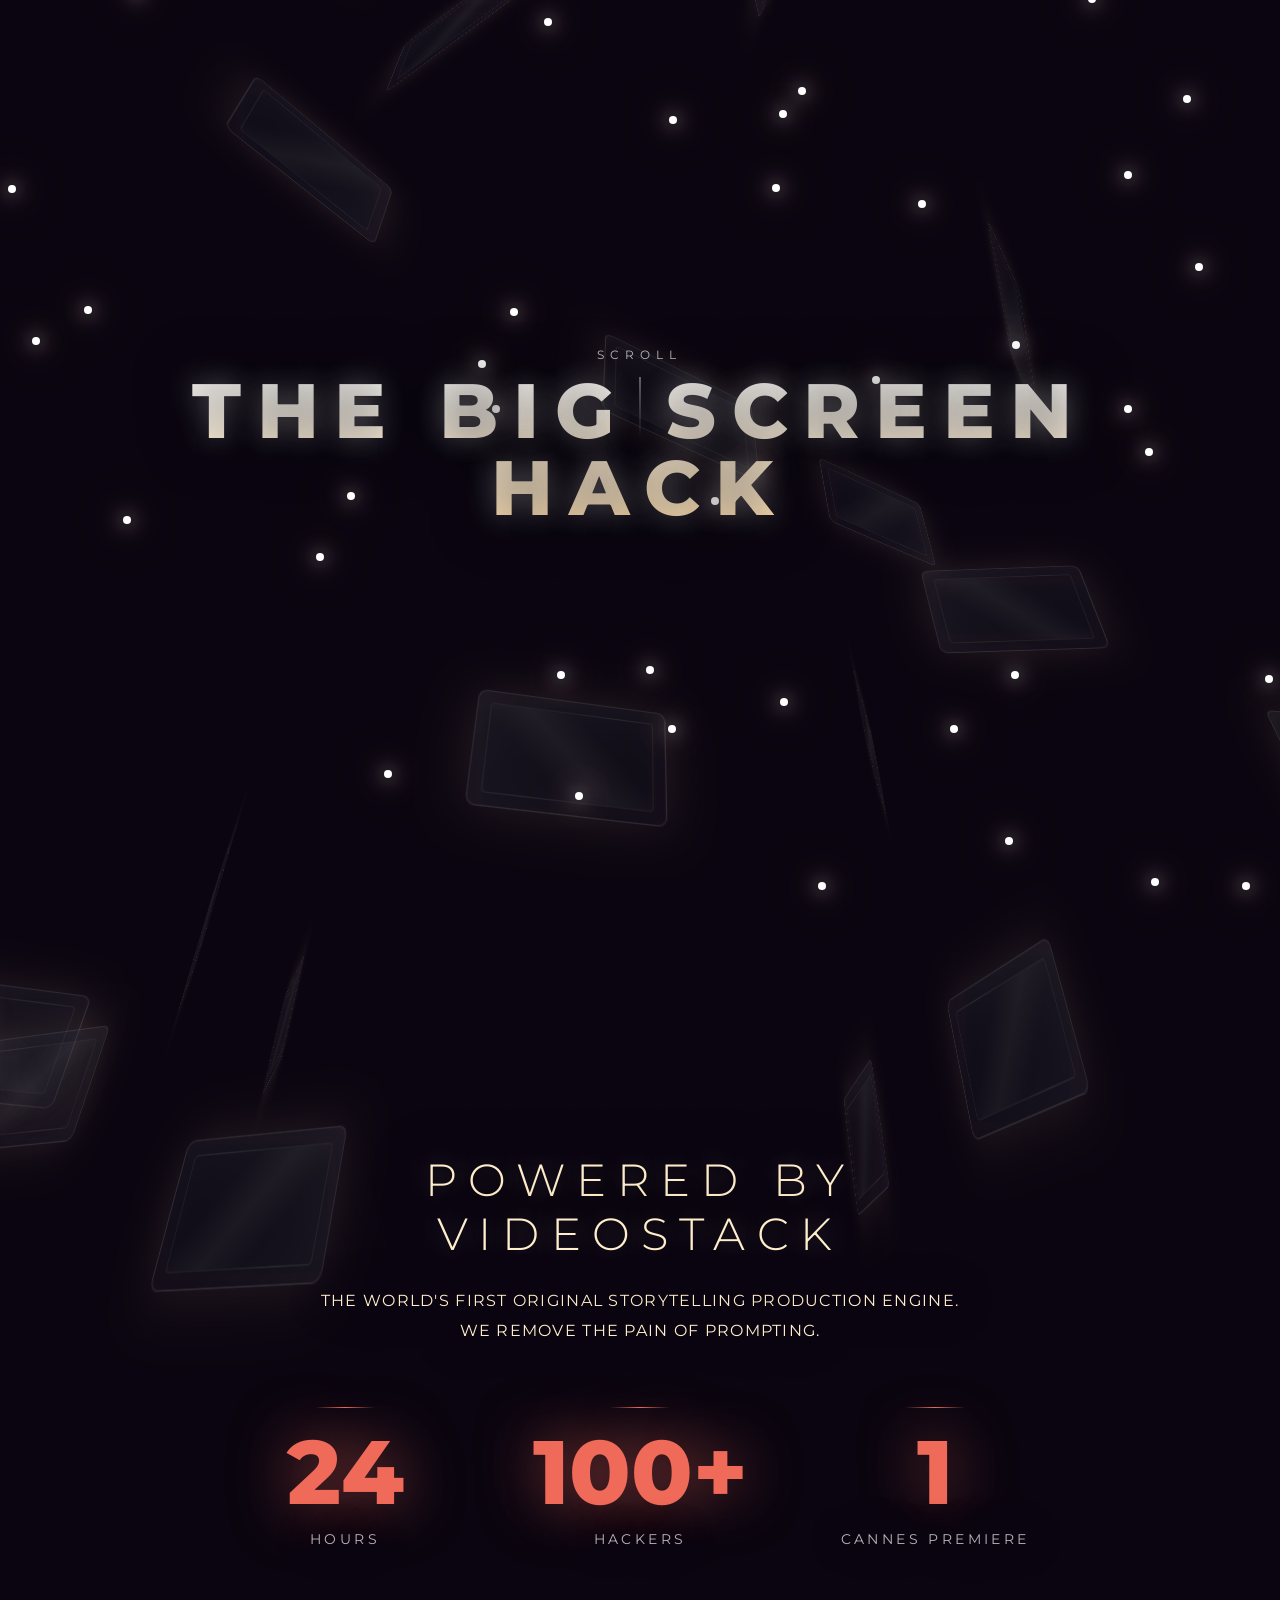
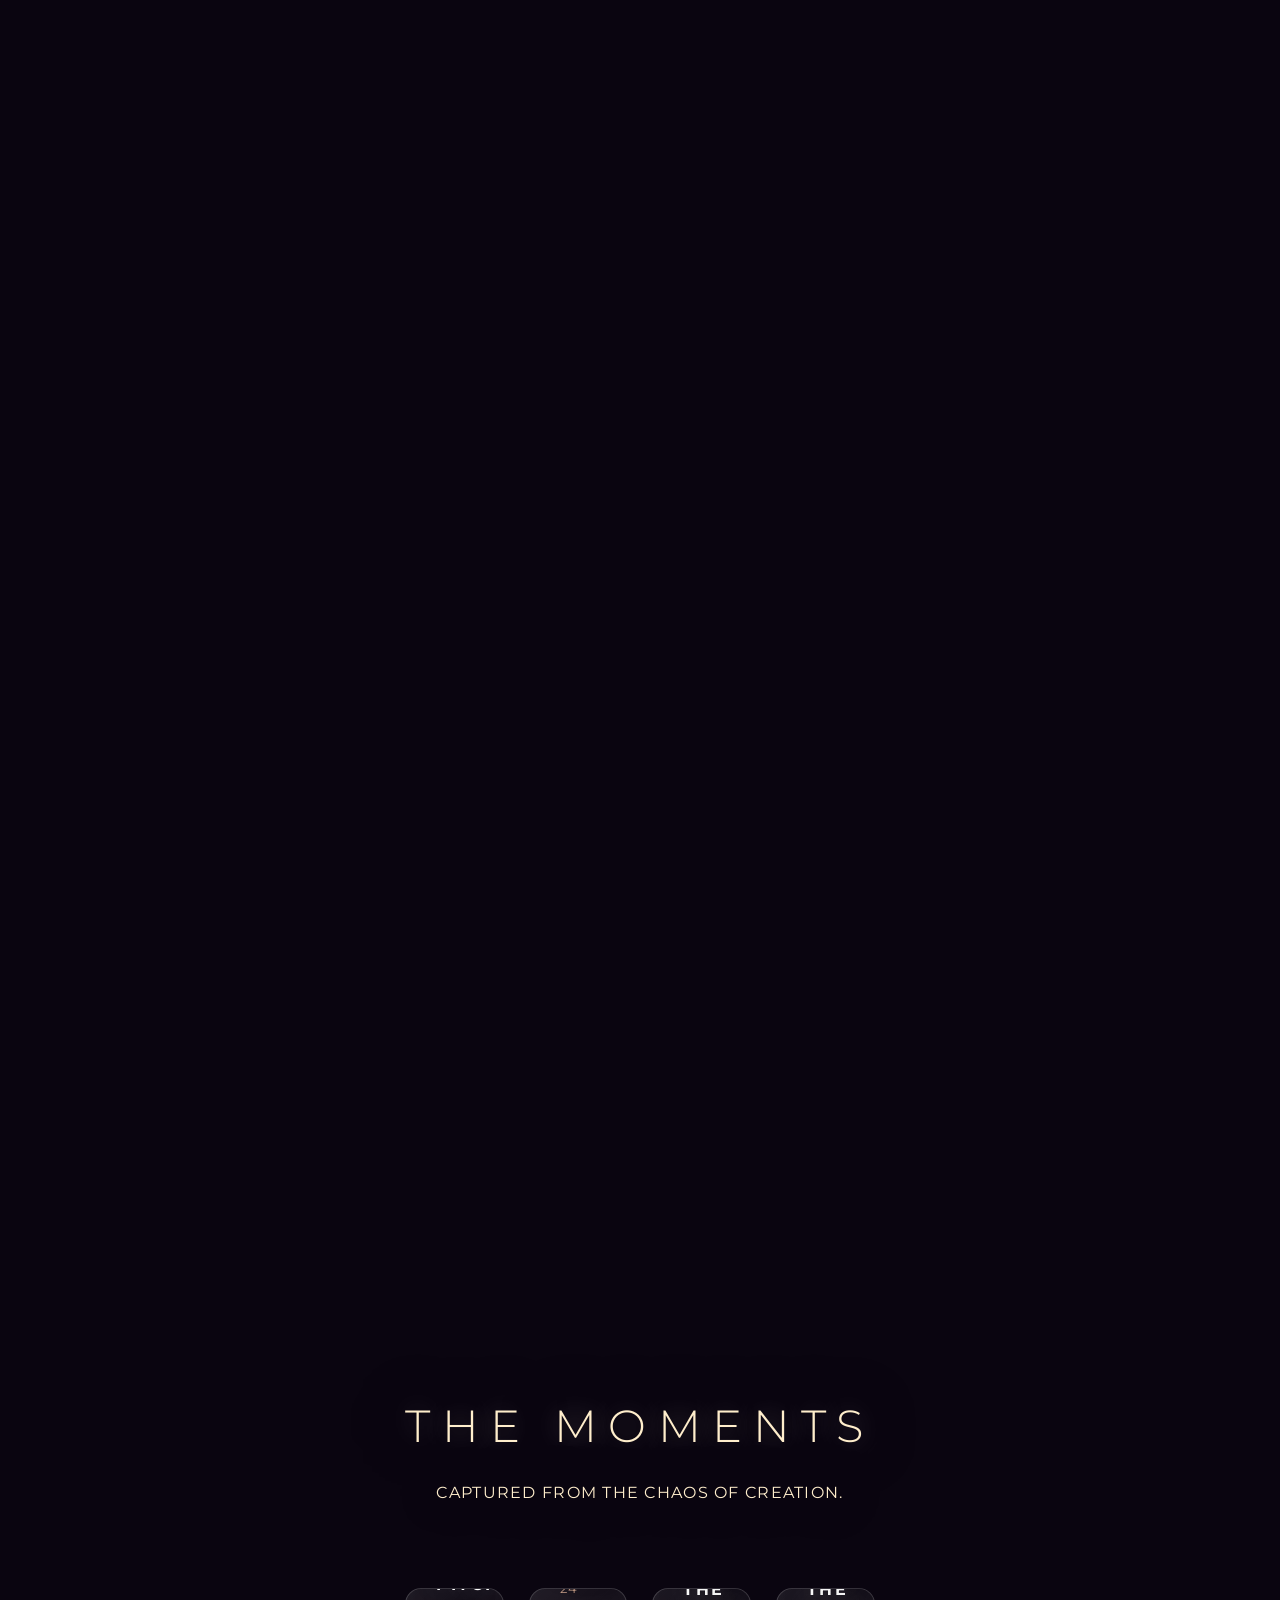
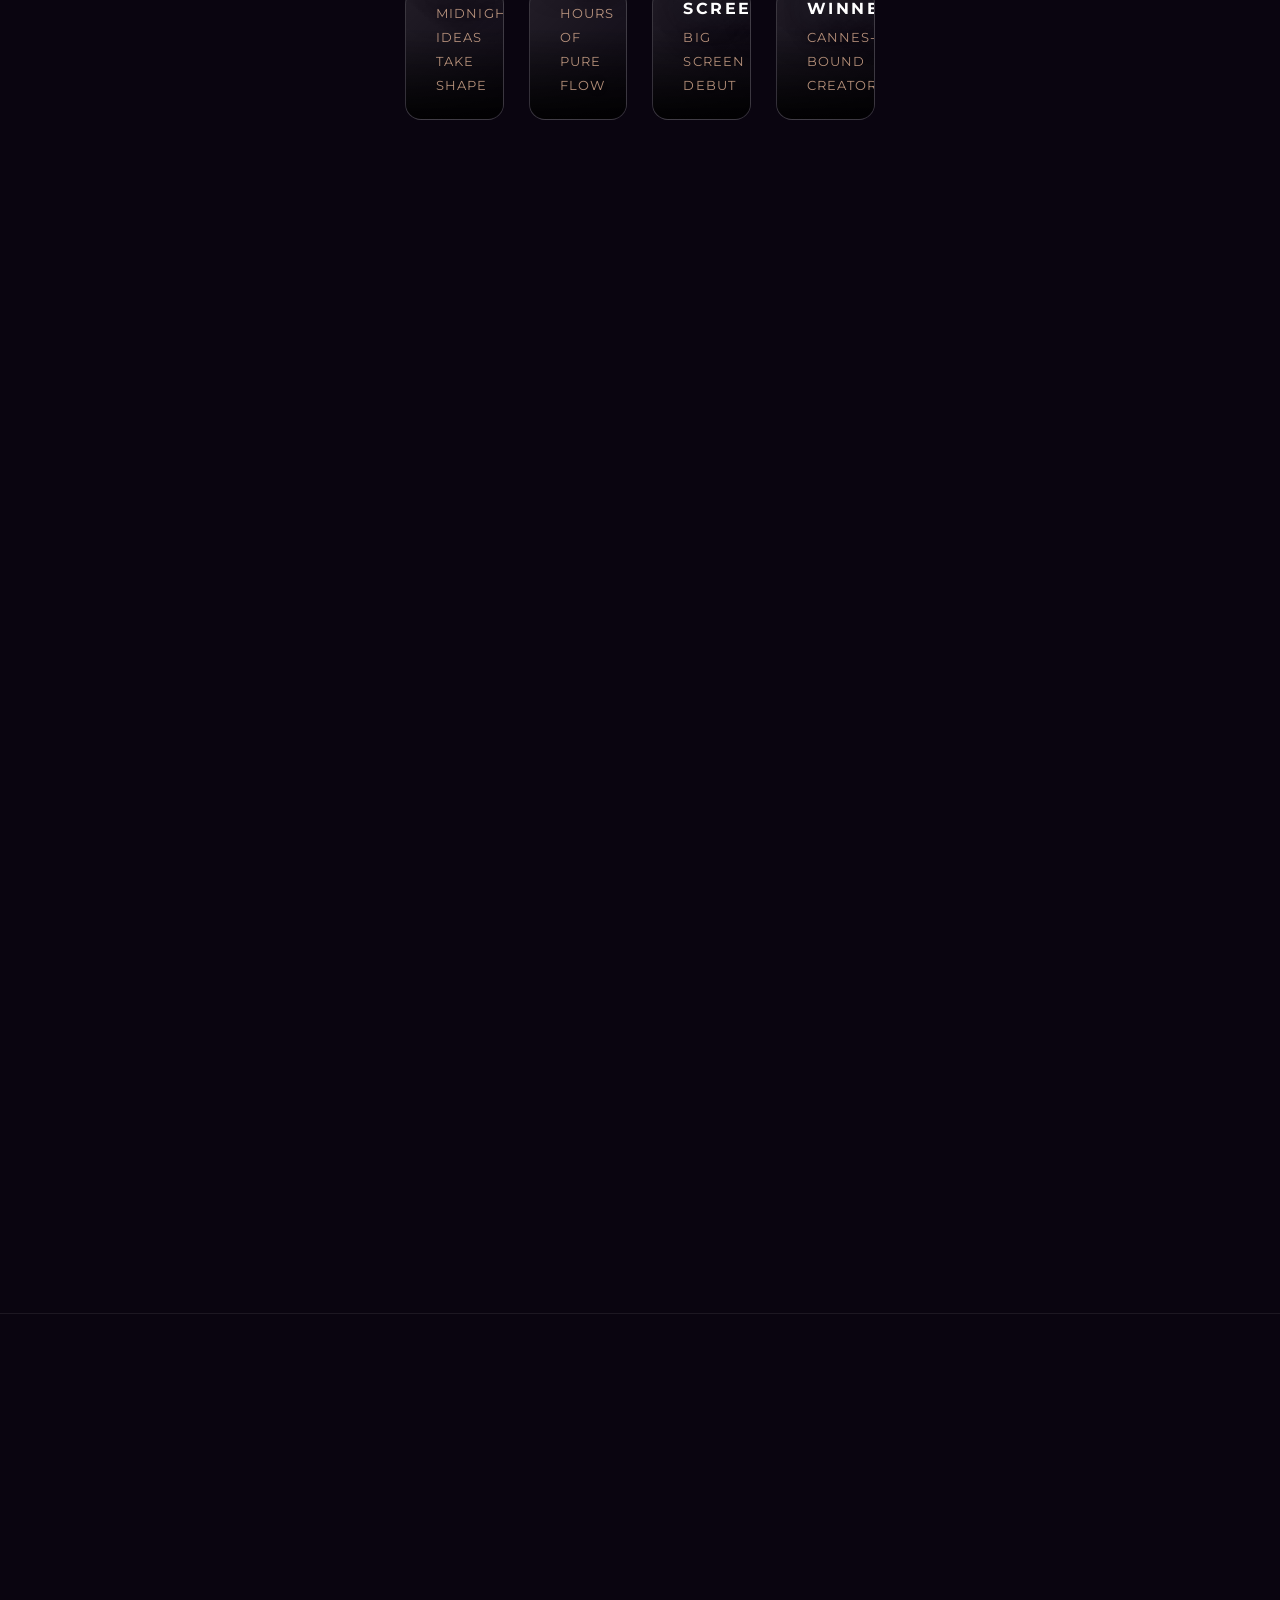
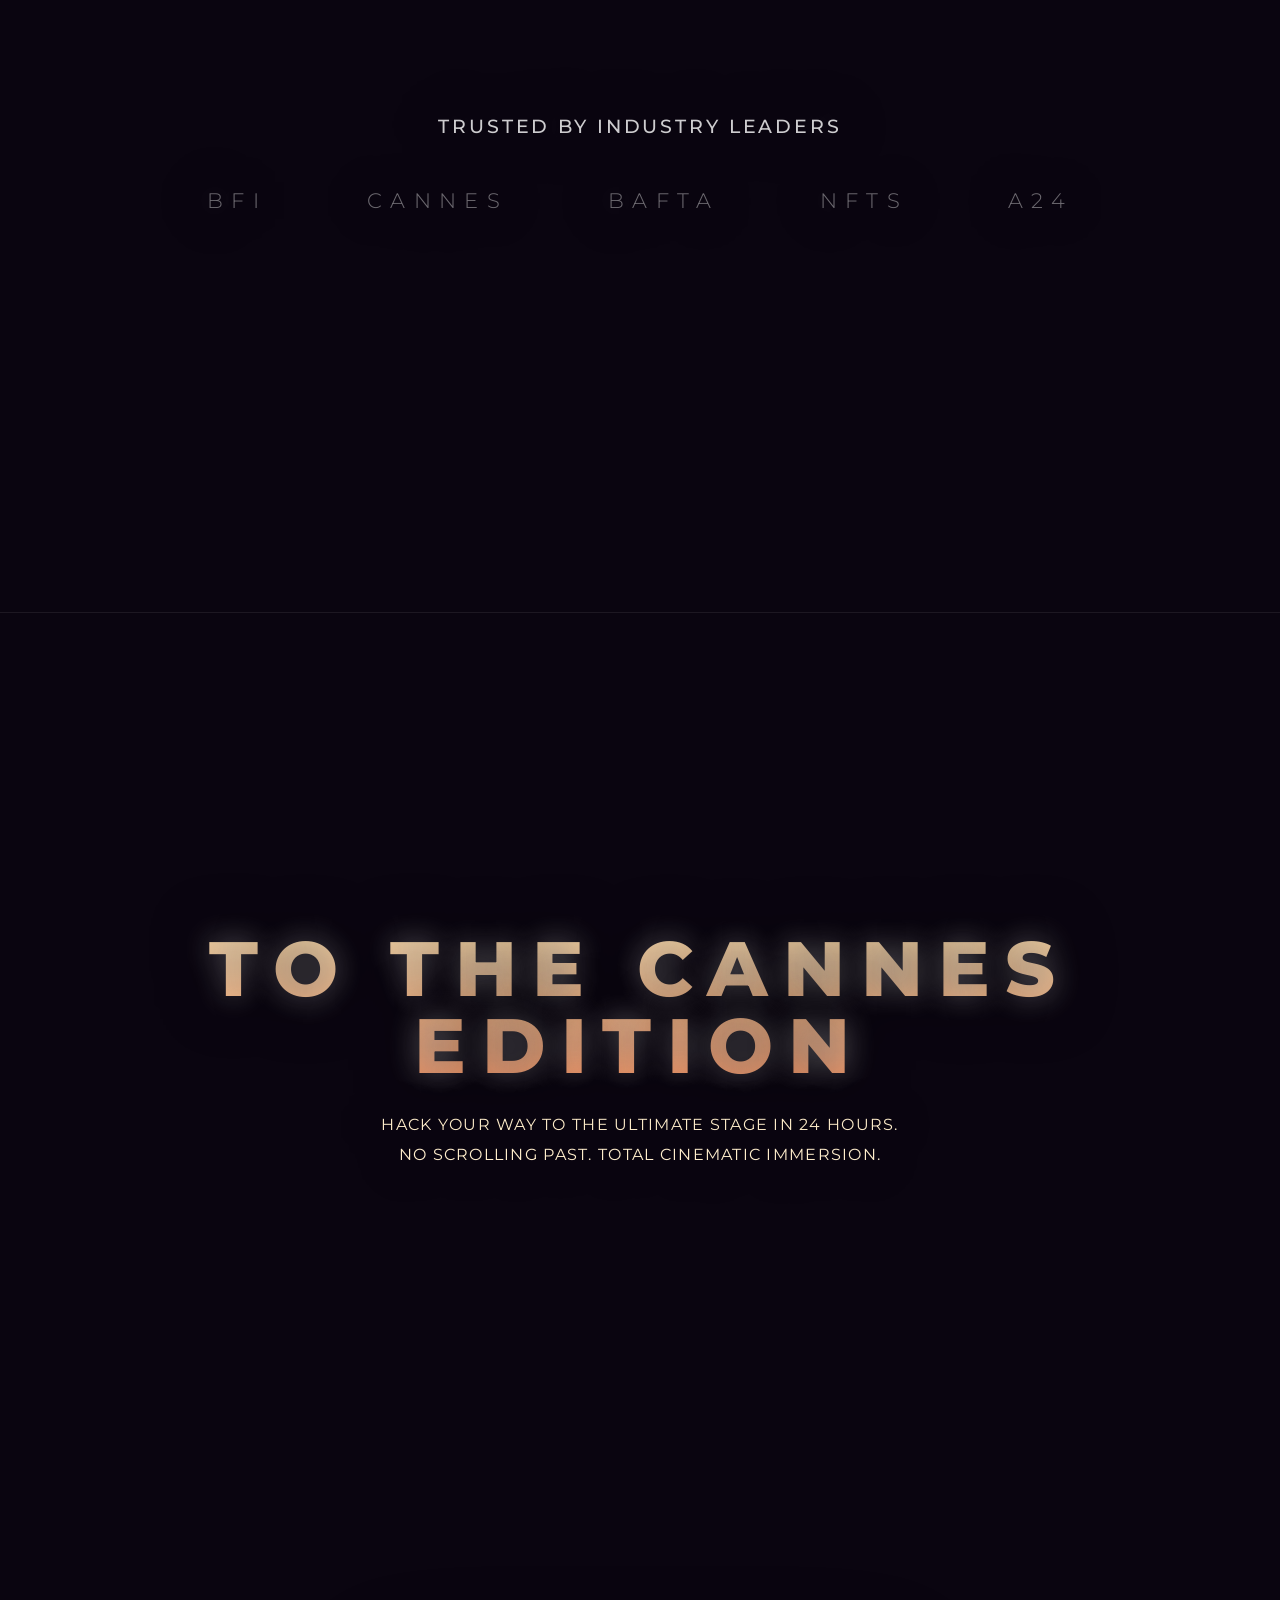
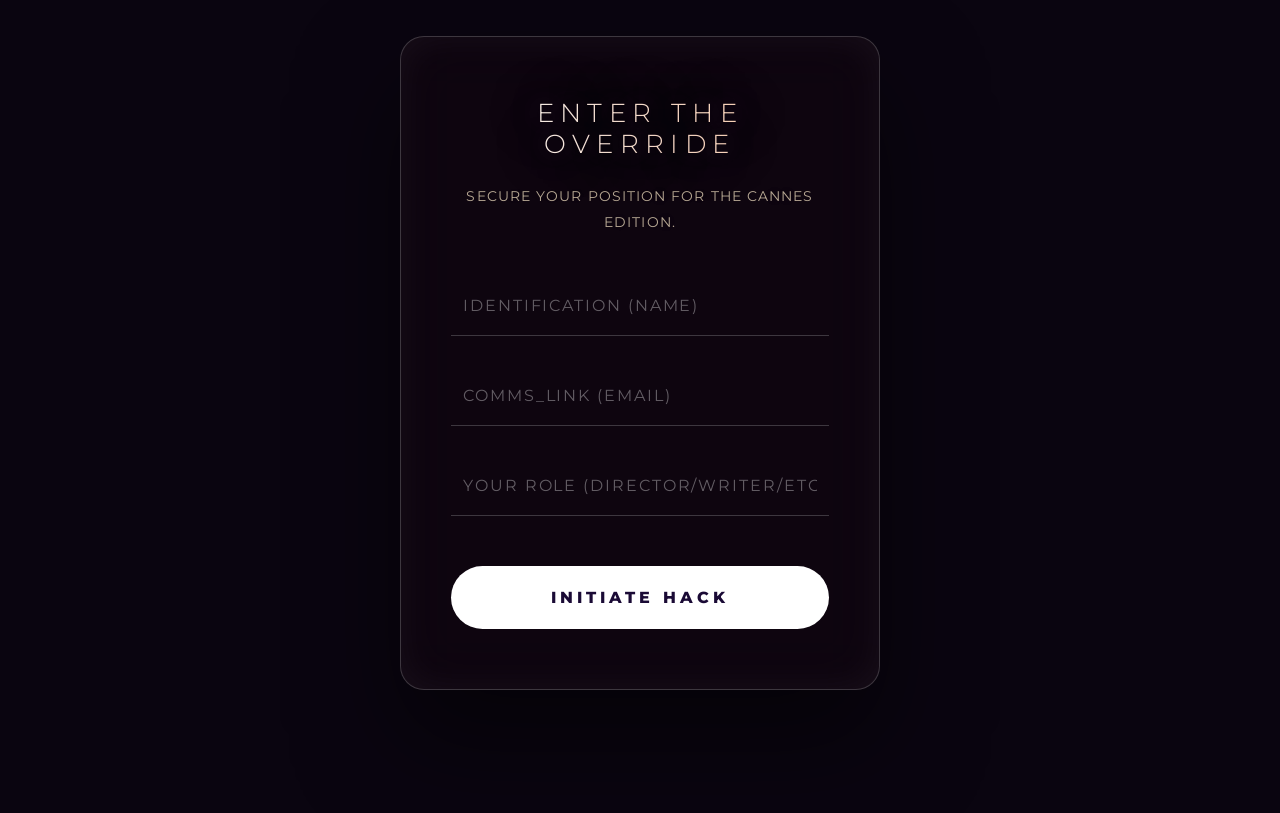
==== commit 93dc8746: "Feat: Integrate placeholder videos with glowy haze into parallax floating frames" ====
--- a/index.html
+++ b/index.html
@@ -56,7 +56,25 @@
             box-shadow: 0 20px 60px rgba(0,0,0,0.4), 0 0 40px rgba(255,200,150,0.2);
             border: 2px solid rgba(255,255,255,0.2);
             transition: transform 0.3s ease-out;
-            background: linear-gradient(135deg, rgba(255,255,255,0.1), rgba(255,255,255,0.05));
+            background: transparent; /* Changed to transparent as video will provide background */
+        }
+
+        .floating-frame .frame-video {
+            width: 100%;
+            height: 100%;
+            object-fit: cover;
+            filter: blur(15px) brightness(1.5); /* Blur and brighten the video */
+            transform: scale(1.1); /* Slightly scale to avoid blur edges */
+        }
+
+        .floating-frame .video-haze-overlay {
+            position: absolute;
+            inset: 0;
+            background: linear-gradient(135deg, rgba(255,180,100,0.3), rgba(255,100,50,0.3)); /* Glowy haze */
+            mix-blend-mode: overlay; /* Blend mode for glow effect */
+            pointer-events: none;
+            z-index: 2; /* Above the video */
+            filter: blur(20px); /* Further blur the haze itself */
         }
 
         .floating-frame::before {
@@ -629,15 +647,30 @@
     
     <!-- Parallax layers -->
     <div class="parallax-layer" id="parallax-deep">
-        <div class="floating-frame frame-1" data-speed="0.8" data-dir="1"></div>
-        <div class="floating-frame frame-2" data-speed="1.2" data-dir="1"></div>
+        <div class="floating-frame frame-1" data-speed="0.8" data-dir="1">
+            <video class="frame-video" src="https://www.w3schools.com/html/mov_bbb.mp4" autoplay loop muted playsinline></video>
+            <div class="video-haze-overlay"></div>
+        </div>
+        <div class="floating-frame frame-2" data-speed="1.2" data-dir="1">
+            <video class="frame-video" src="https://www.w3schools.com/html/mov_bbb.mp4" autoplay loop muted playsinline></video>
+            <div class="video-haze-overlay"></div>
+        </div>
     </div>
     <div class="parallax-layer" id="parallax-mid">
-        <div class="floating-frame frame-3" data-speed="1.5" data-dir="-1"></div>
-        <div class="floating-frame frame-4" data-speed="0.9" data-dir="-1"></div>
+        <div class="floating-frame frame-3" data-speed="1.5" data-dir="-1">
+            <video class="frame-video" src="https://www.w3schools.com/html/mov_bbb.mp4" autoplay loop muted playsinline></video>
+            <div class="video-haze-overlay"></div>
+        </div>
+        <div class="floating-frame frame-4" data-speed="0.9" data-dir="-1">
+            <video class="frame-video" src="https://www.w3schools.com/html/mov_bbb.mp4" autoplay loop muted playsinline></video>
+            <div class="video-haze-overlay"></div>
+        </div>
     </div>
     <div class="parallax-layer" id="parallax-front">
-        <div class="floating-frame frame-5" data-speed="2.2" data-dir="1"></div>
+        <div class="floating-frame frame-5" data-speed="2.2" data-dir="1">
+            <video class="frame-video" src="https://www.w3schools.com/html/mov_bbb.mp4" autoplay loop muted playsinline></video>
+            <div class="video-haze-overlay"></div>
+        </div>
     </div>
     
     <div class="screens-container" id="screens"></div>
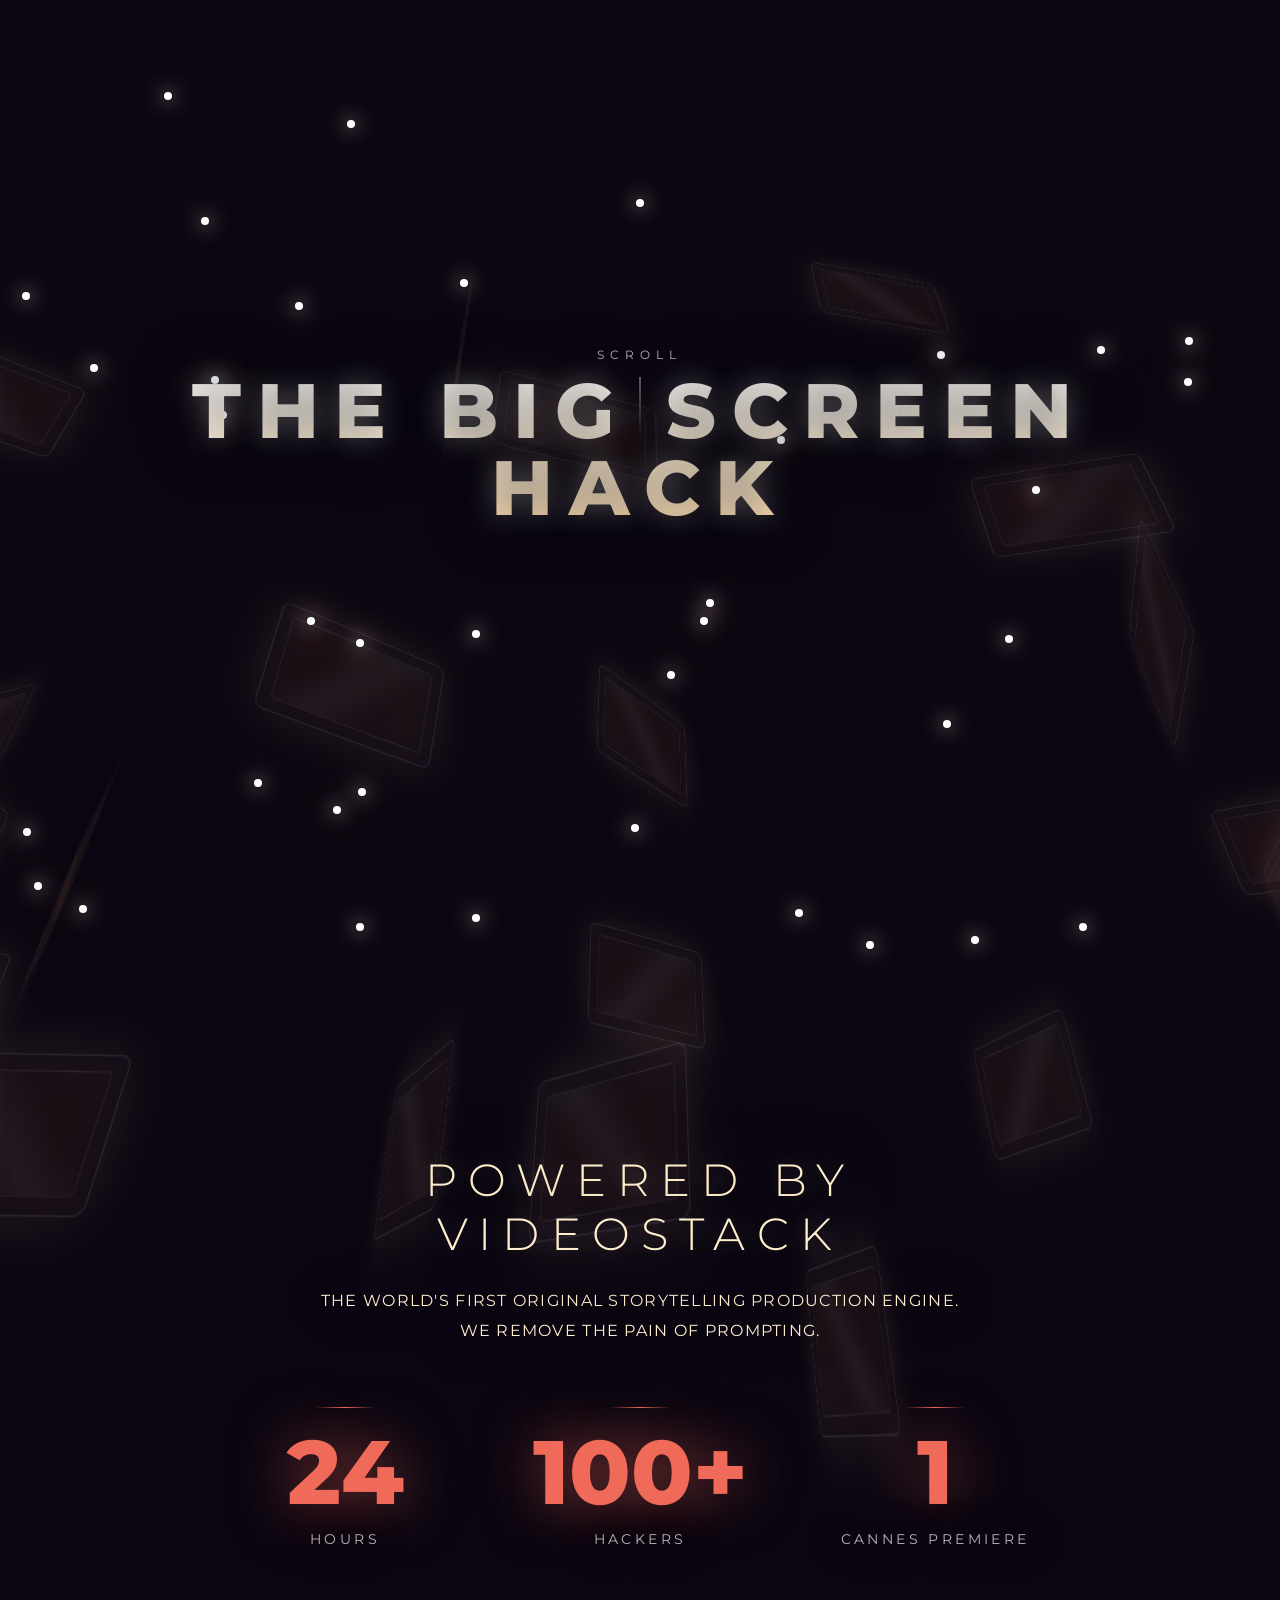
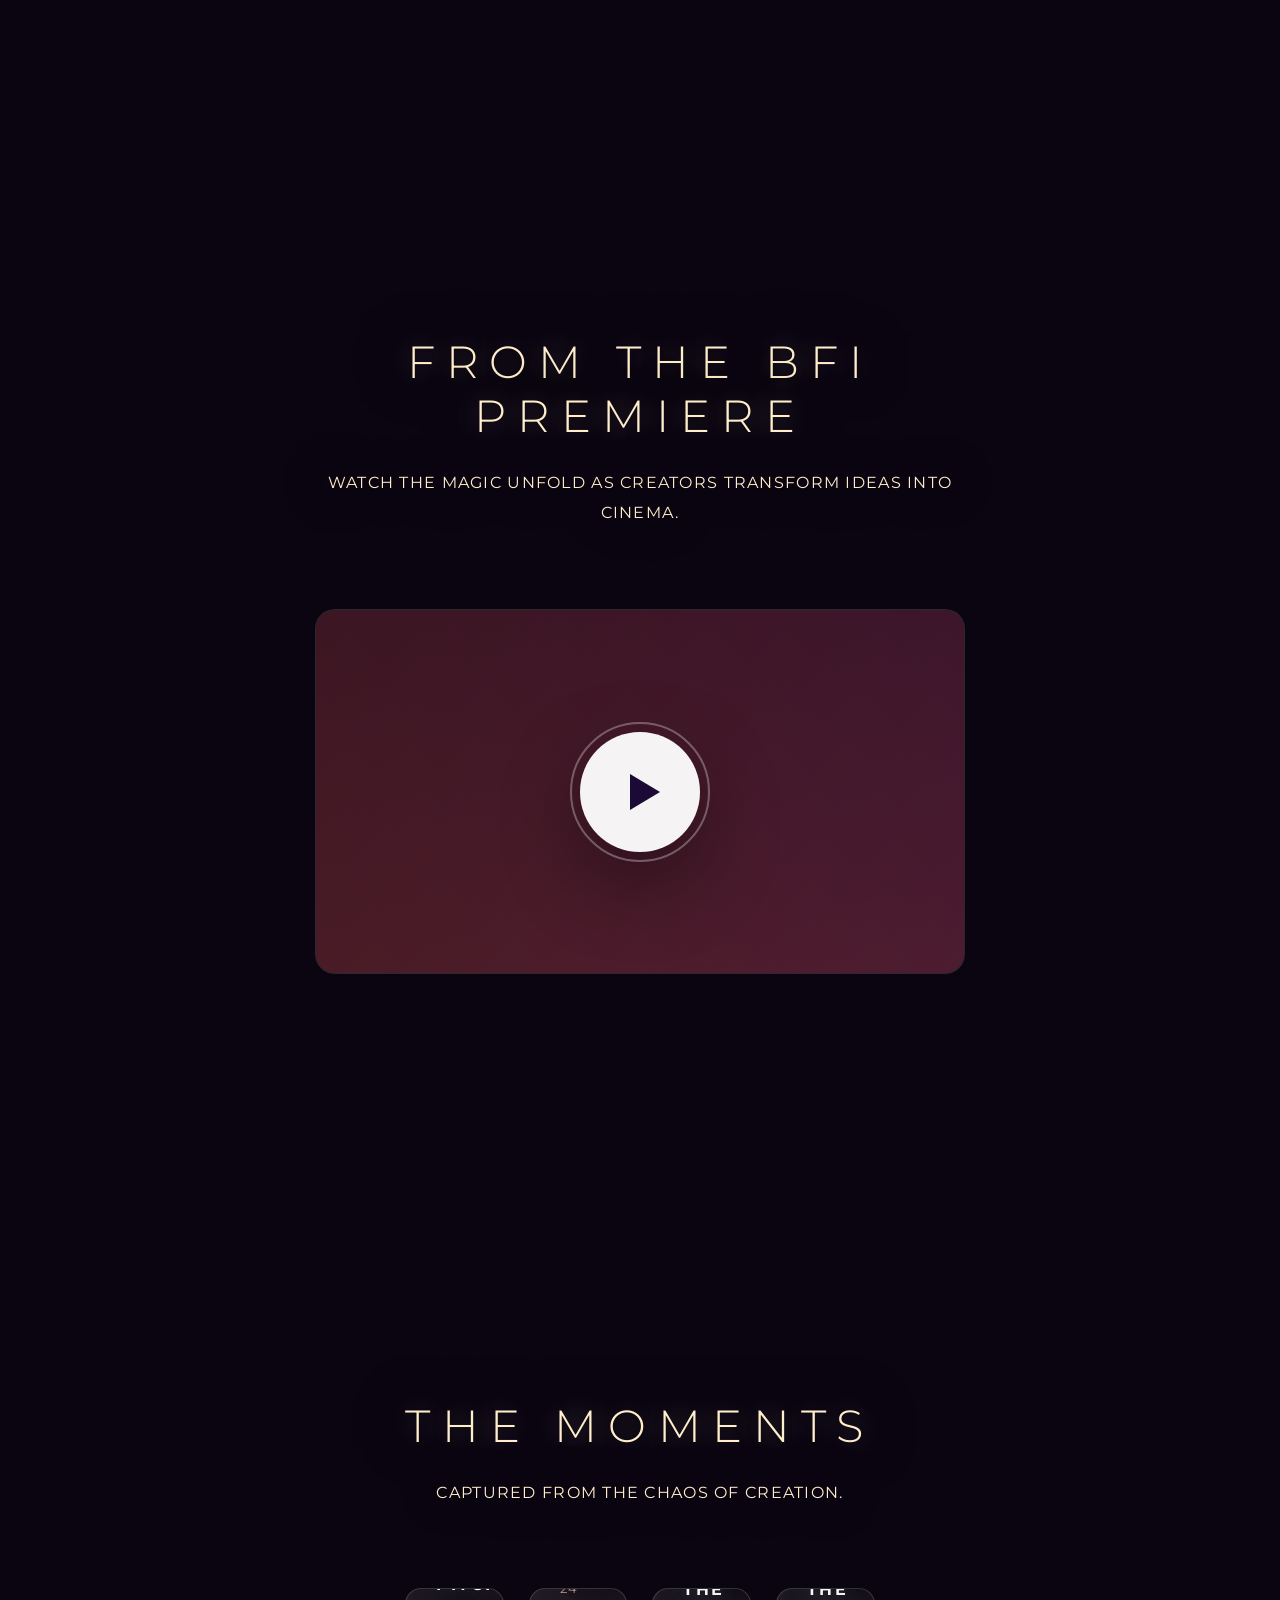
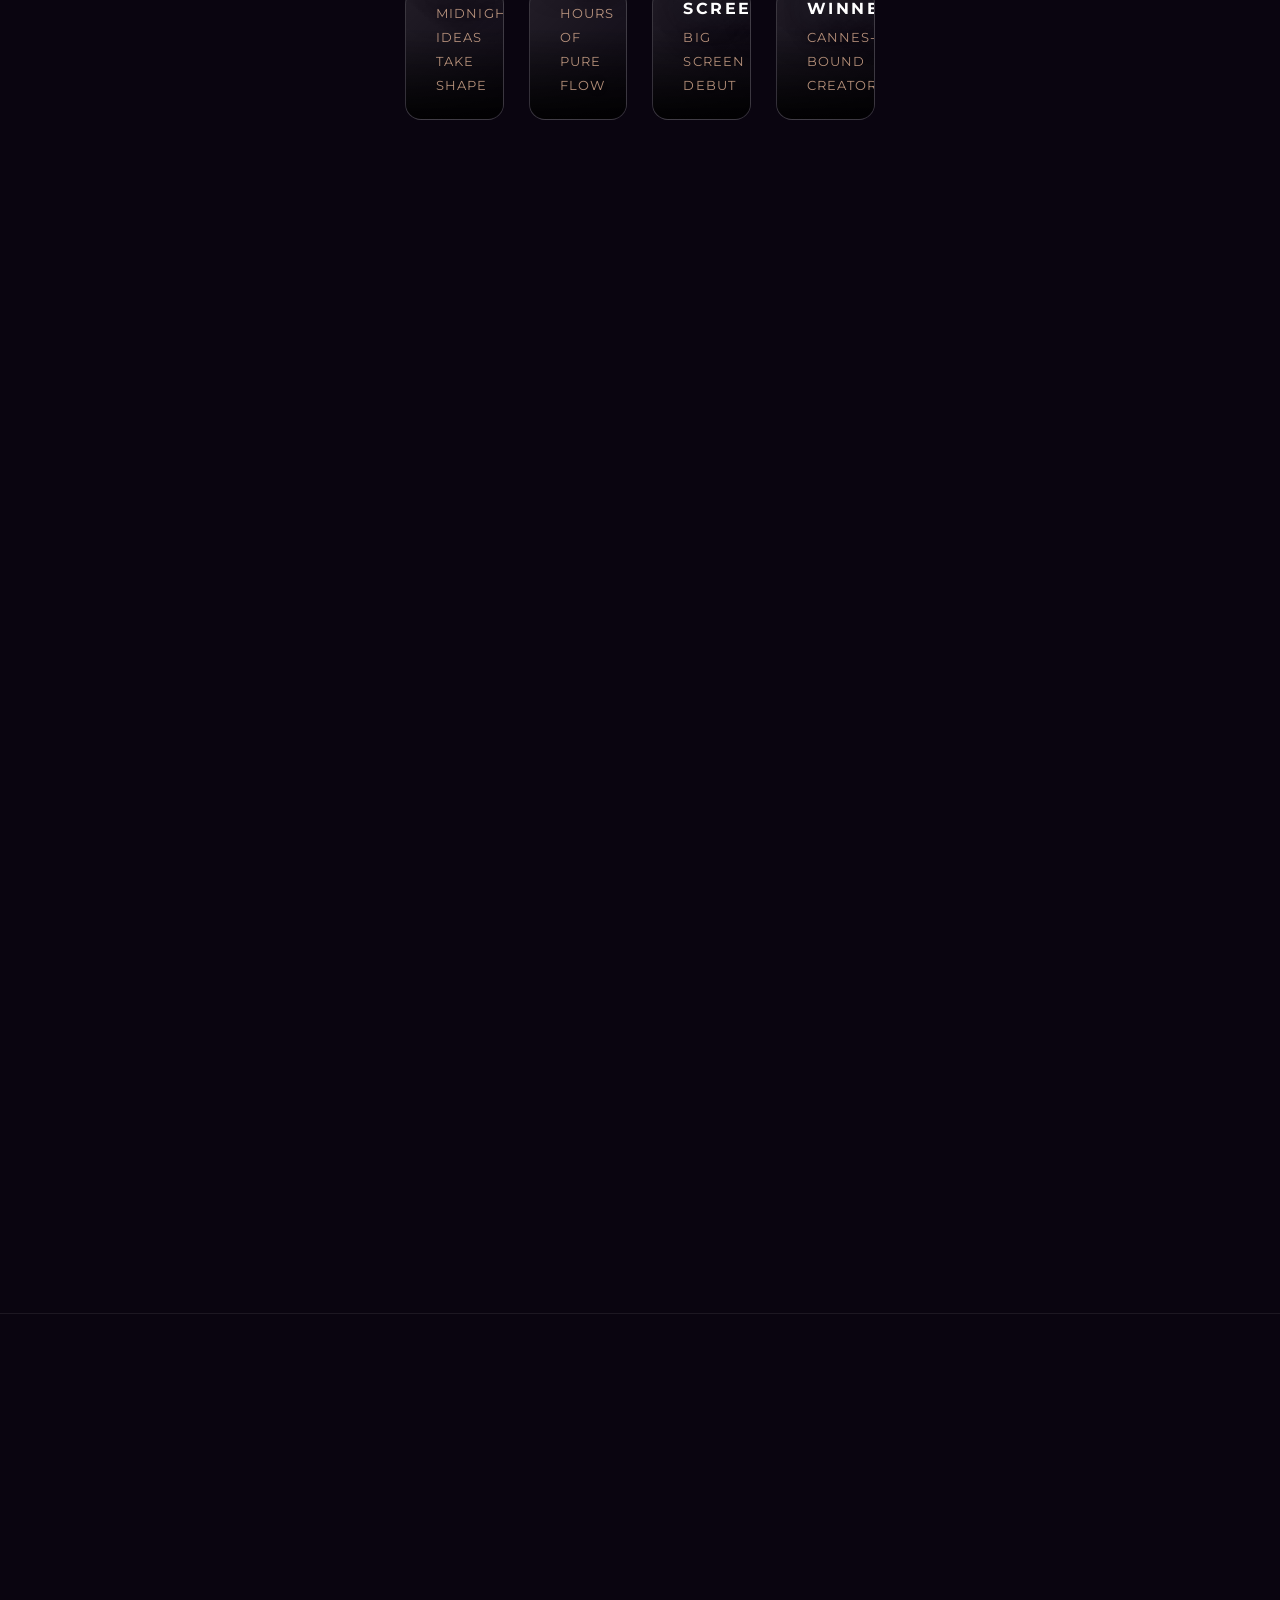
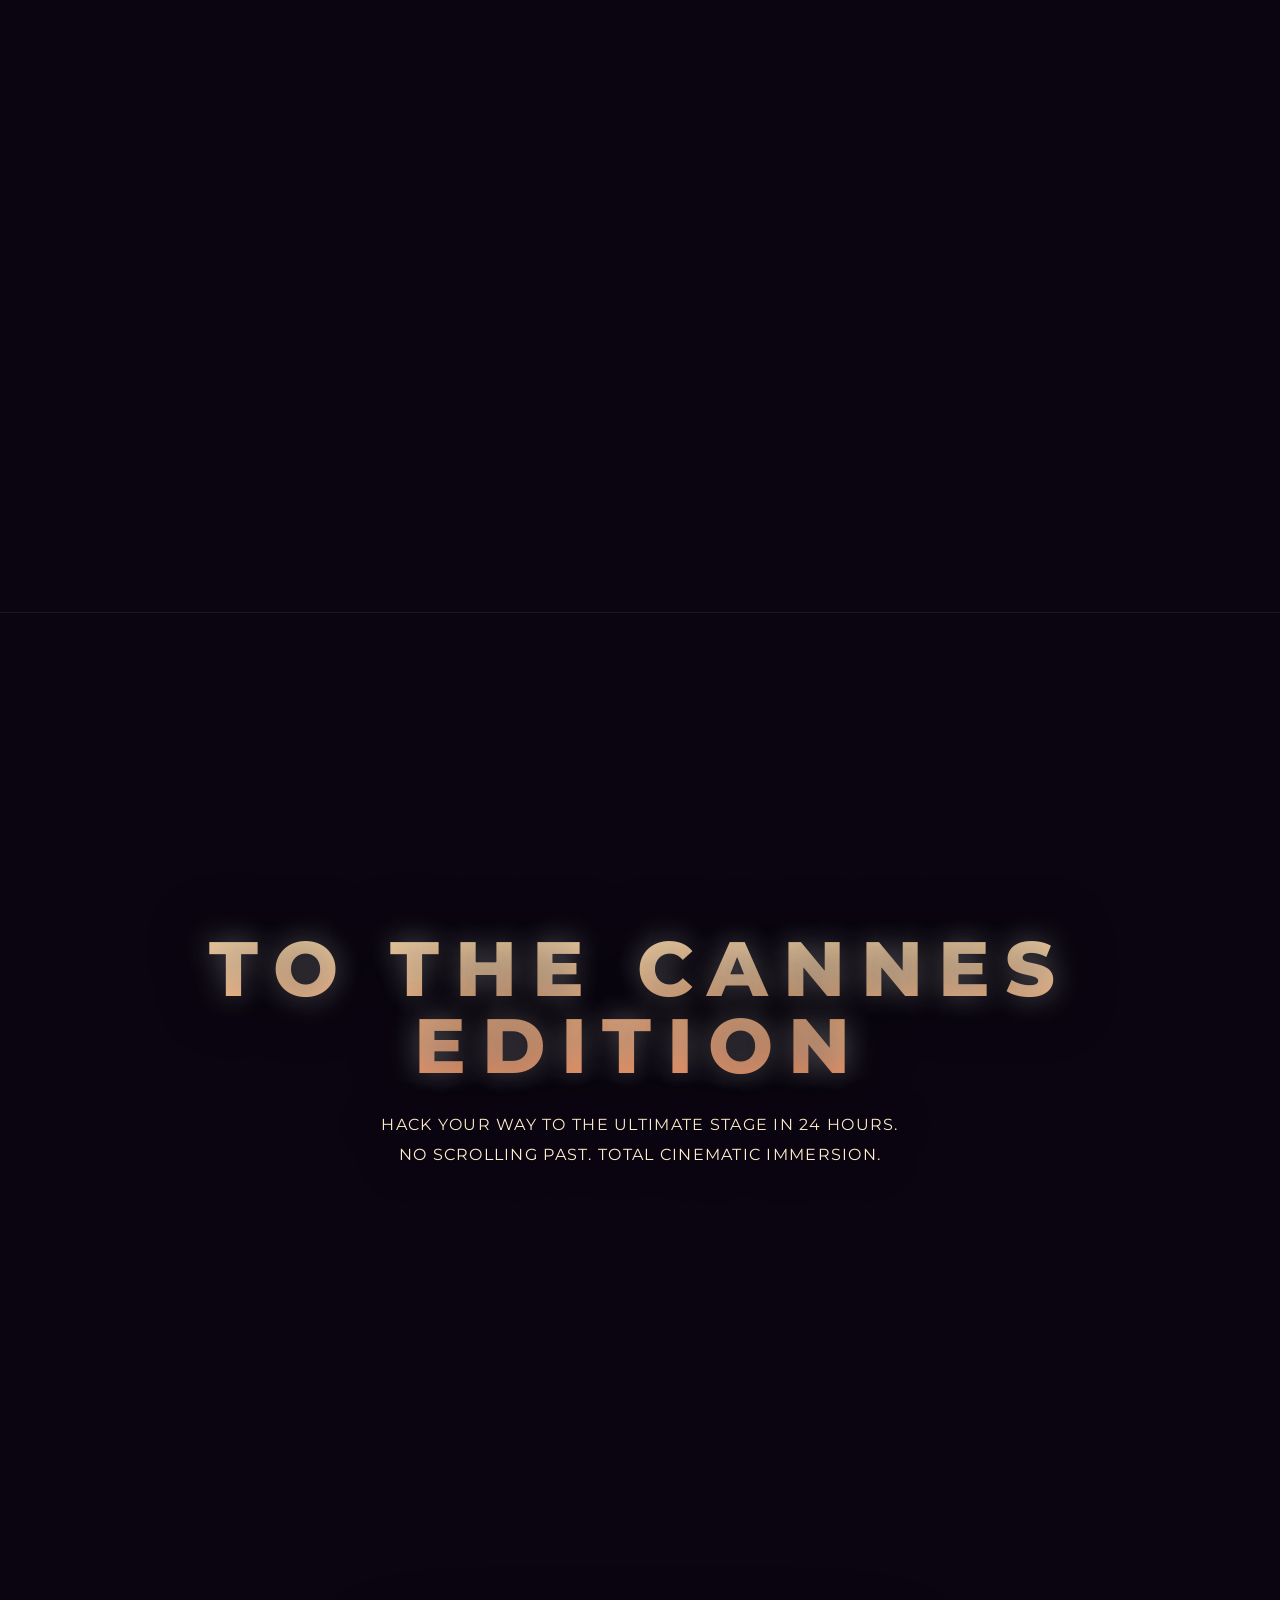
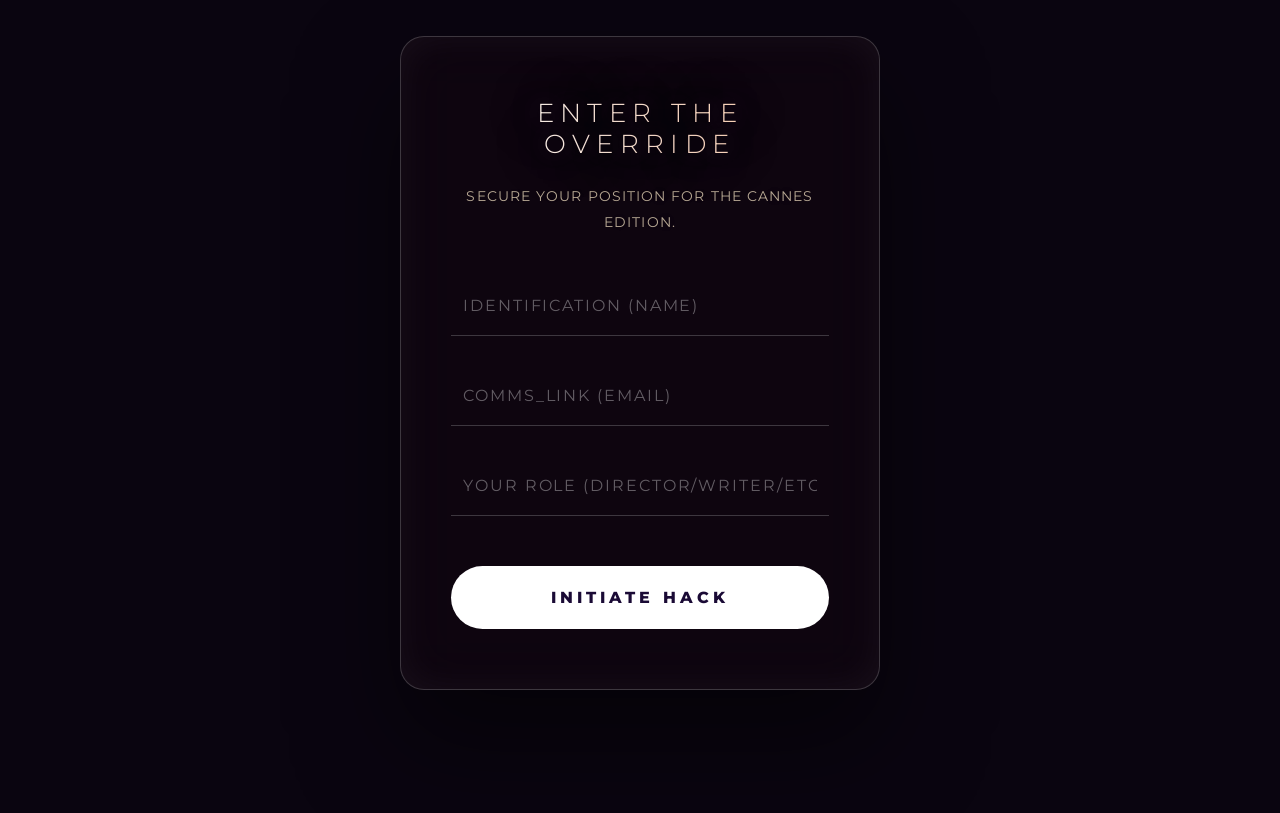
==== commit 5fa3d2f8: "Feat: Integrate subtle video content into the 30 dynamic screen elements with hazy overlay" ====
--- a/index.html
+++ b/index.html
@@ -104,7 +104,7 @@
         .screen {
             position: absolute;
             width: 160px; height: 100px;
-            background: linear-gradient(135deg, rgba(255,255,255,0.2), rgba(255,255,255,0.05));
+            background: transparent; /* Changed to transparent as video will provide background */
             border: 1px solid rgba(255,255,255,0.4);
             border-radius: 8px;
             box-shadow: 
@@ -114,6 +114,25 @@
             transform-style: preserve-3d;
             transition: transform 0.1s linear;
             overflow: hidden;
+        }
+
+        .screen .screen-video {
+            width: 100%;
+            height: 100%;
+            object-fit: cover;
+            filter: blur(10px) brightness(1.2); /* Subtle blur and brighten for screens */
+            transform: scale(1.1); /* Slightly scale to avoid blur edges */
+            opacity: 0.6; /* Lower opacity to blend more subtly */
+        }
+
+        .screen .video-haze-overlay {
+            position: absolute;
+            inset: 0;
+            background: linear-gradient(135deg, rgba(255,180,100,0.2), rgba(255,100,50,0.2)); /* Even lighter haze */
+            mix-blend-mode: overlay;
+            pointer-events: none;
+            z-index: 2;
+            filter: blur(15px);
         }
 
         .screen::before {
@@ -849,6 +868,10 @@
         for(let i = 0; i < numScreens; i++) {
             const screen = document.createElement('div');
             screen.className = 'screen';
+            screen.innerHTML = `
+                <video class="screen-video" src="https://www.w3schools.com/html/mov_bbb.mp4" autoplay loop muted playsinline></video>
+                <div class="video-haze-overlay"></div>
+            `;
             
             const startX = (Math.random() - 0.5) * 150;
             const startY = (Math.random() - 0.5) * 150;
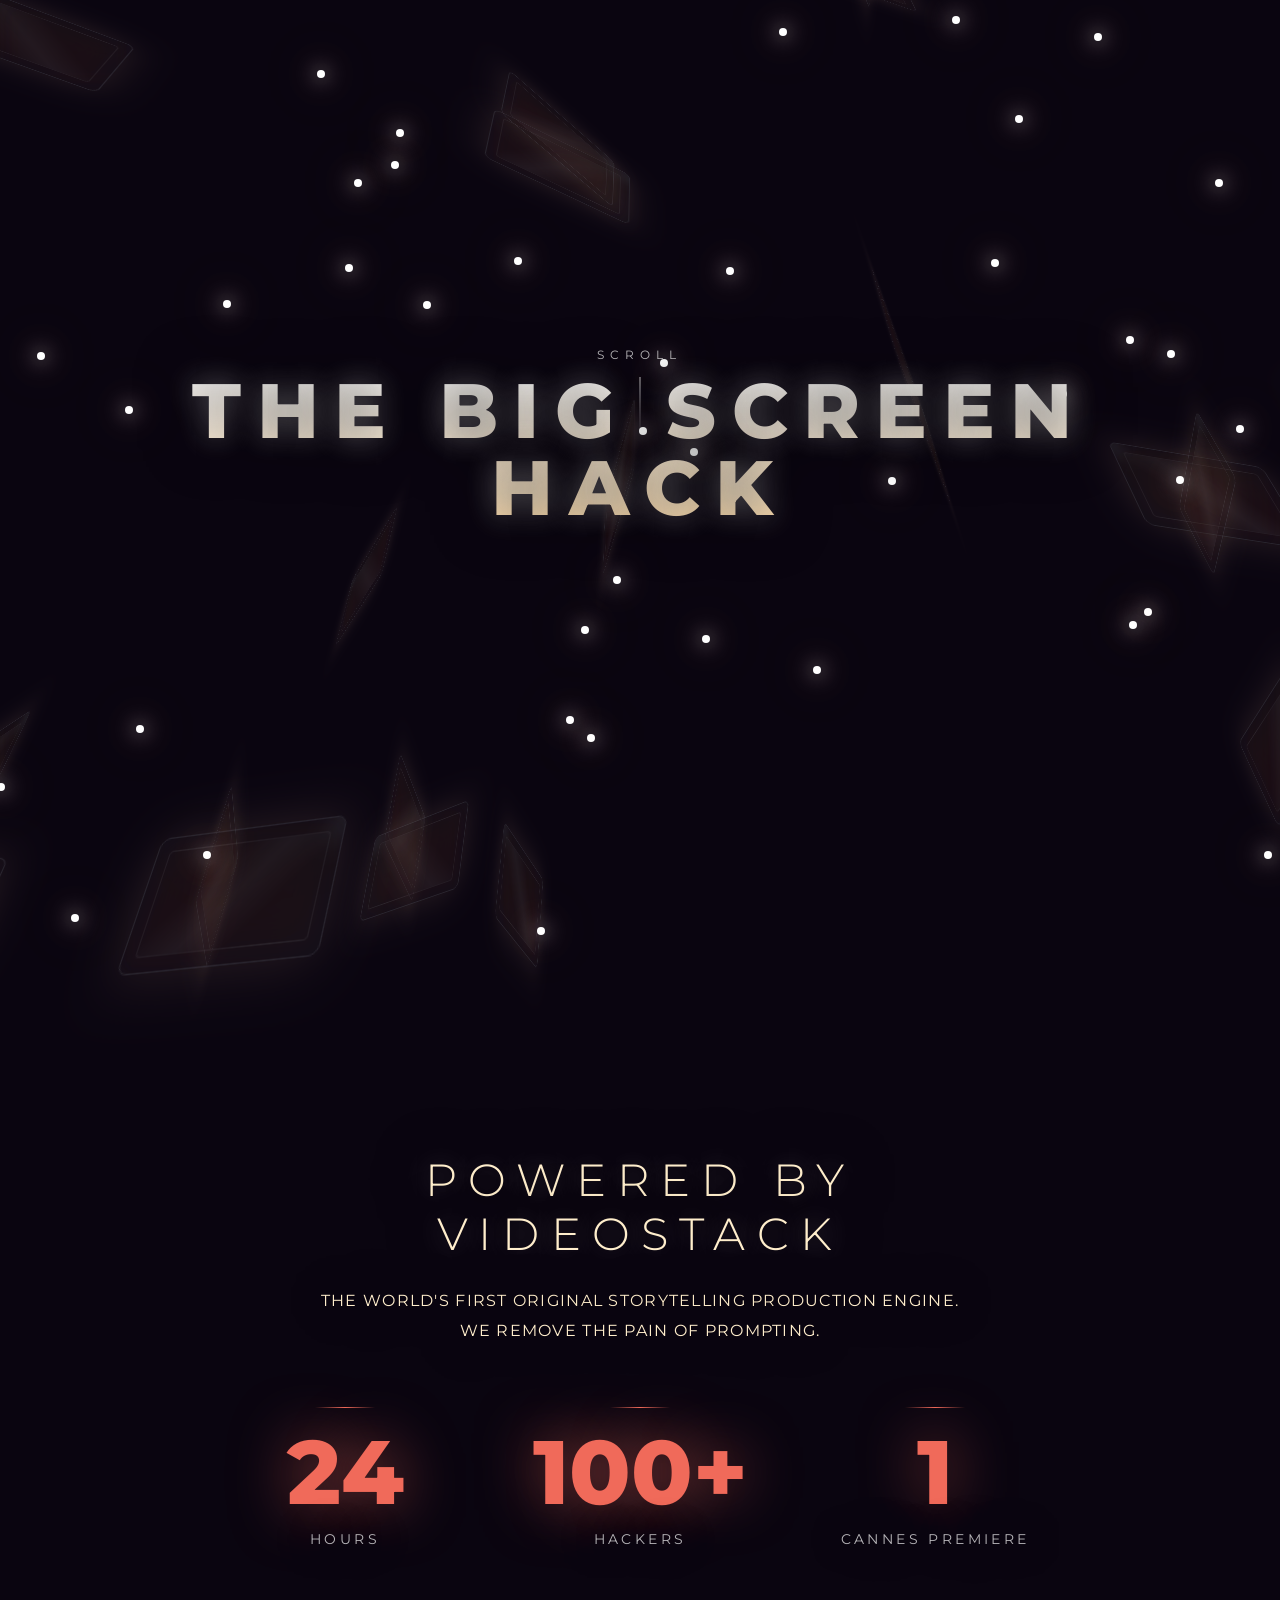
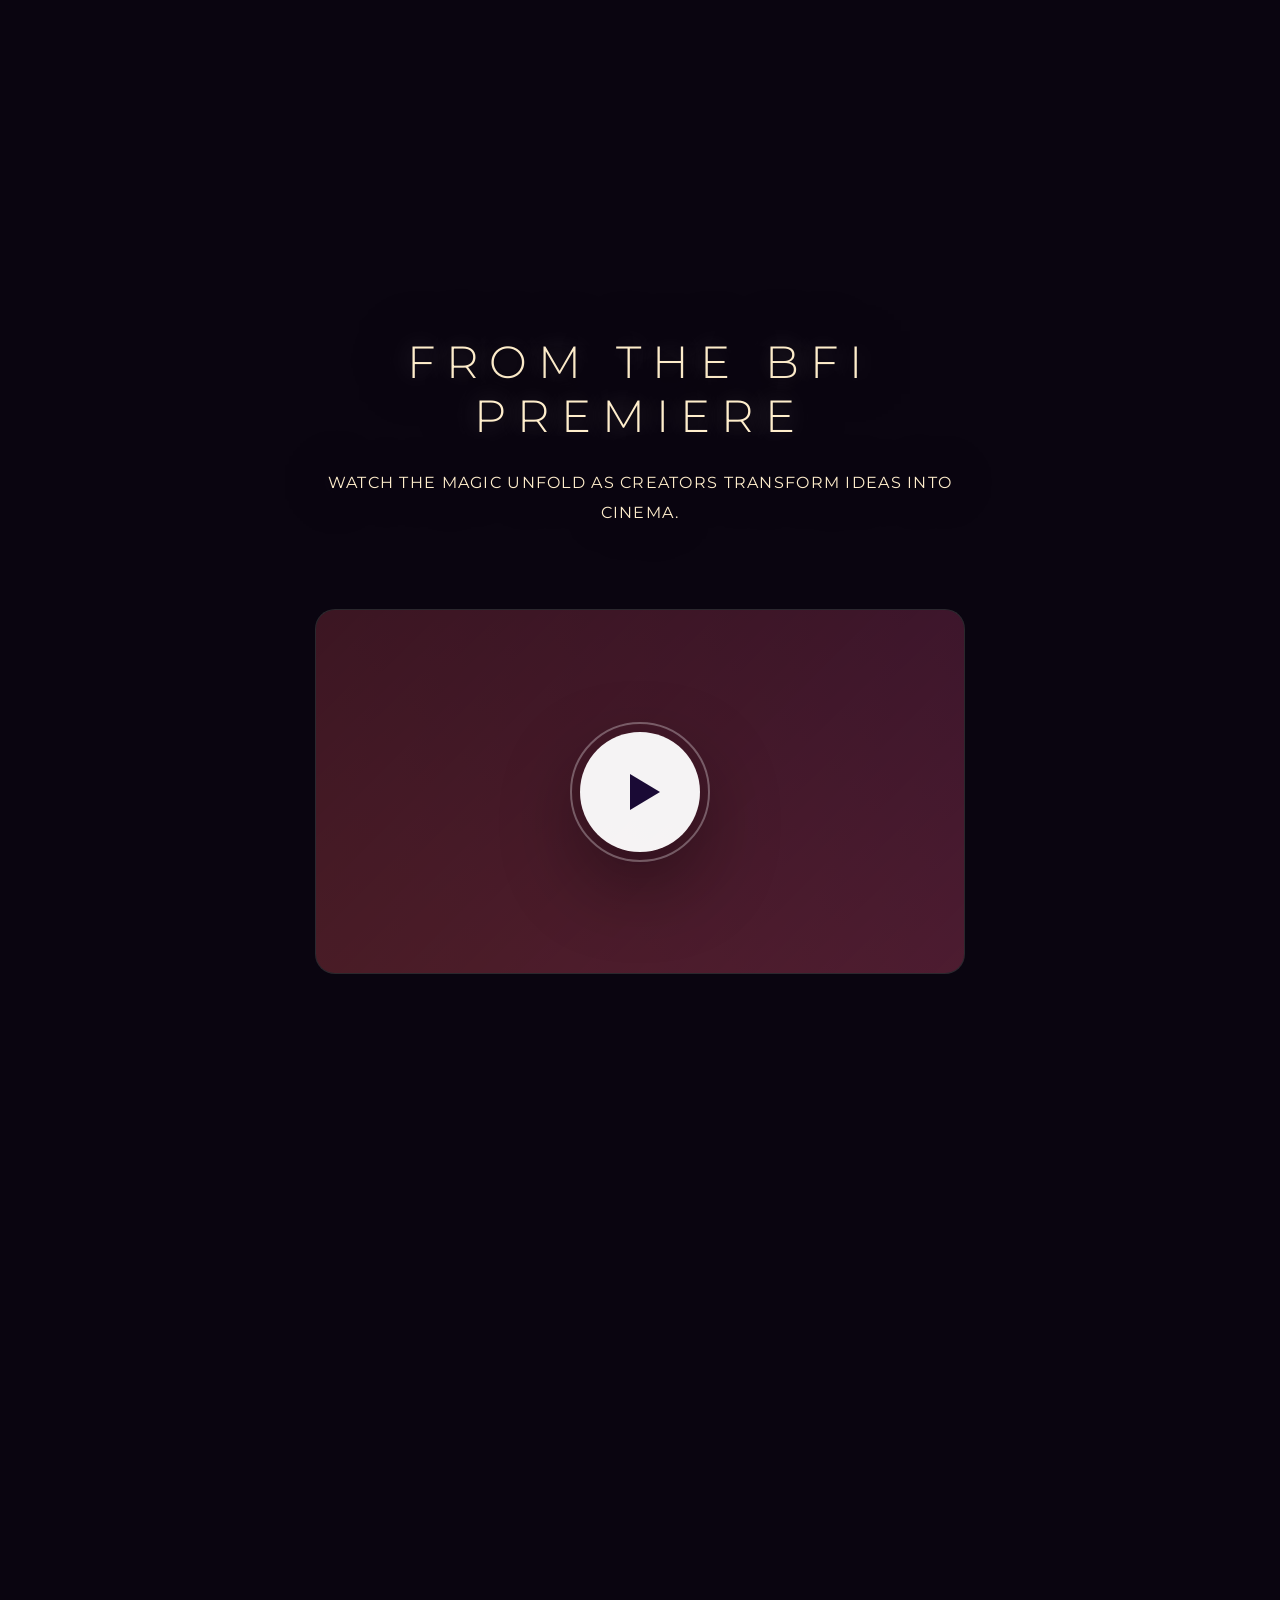
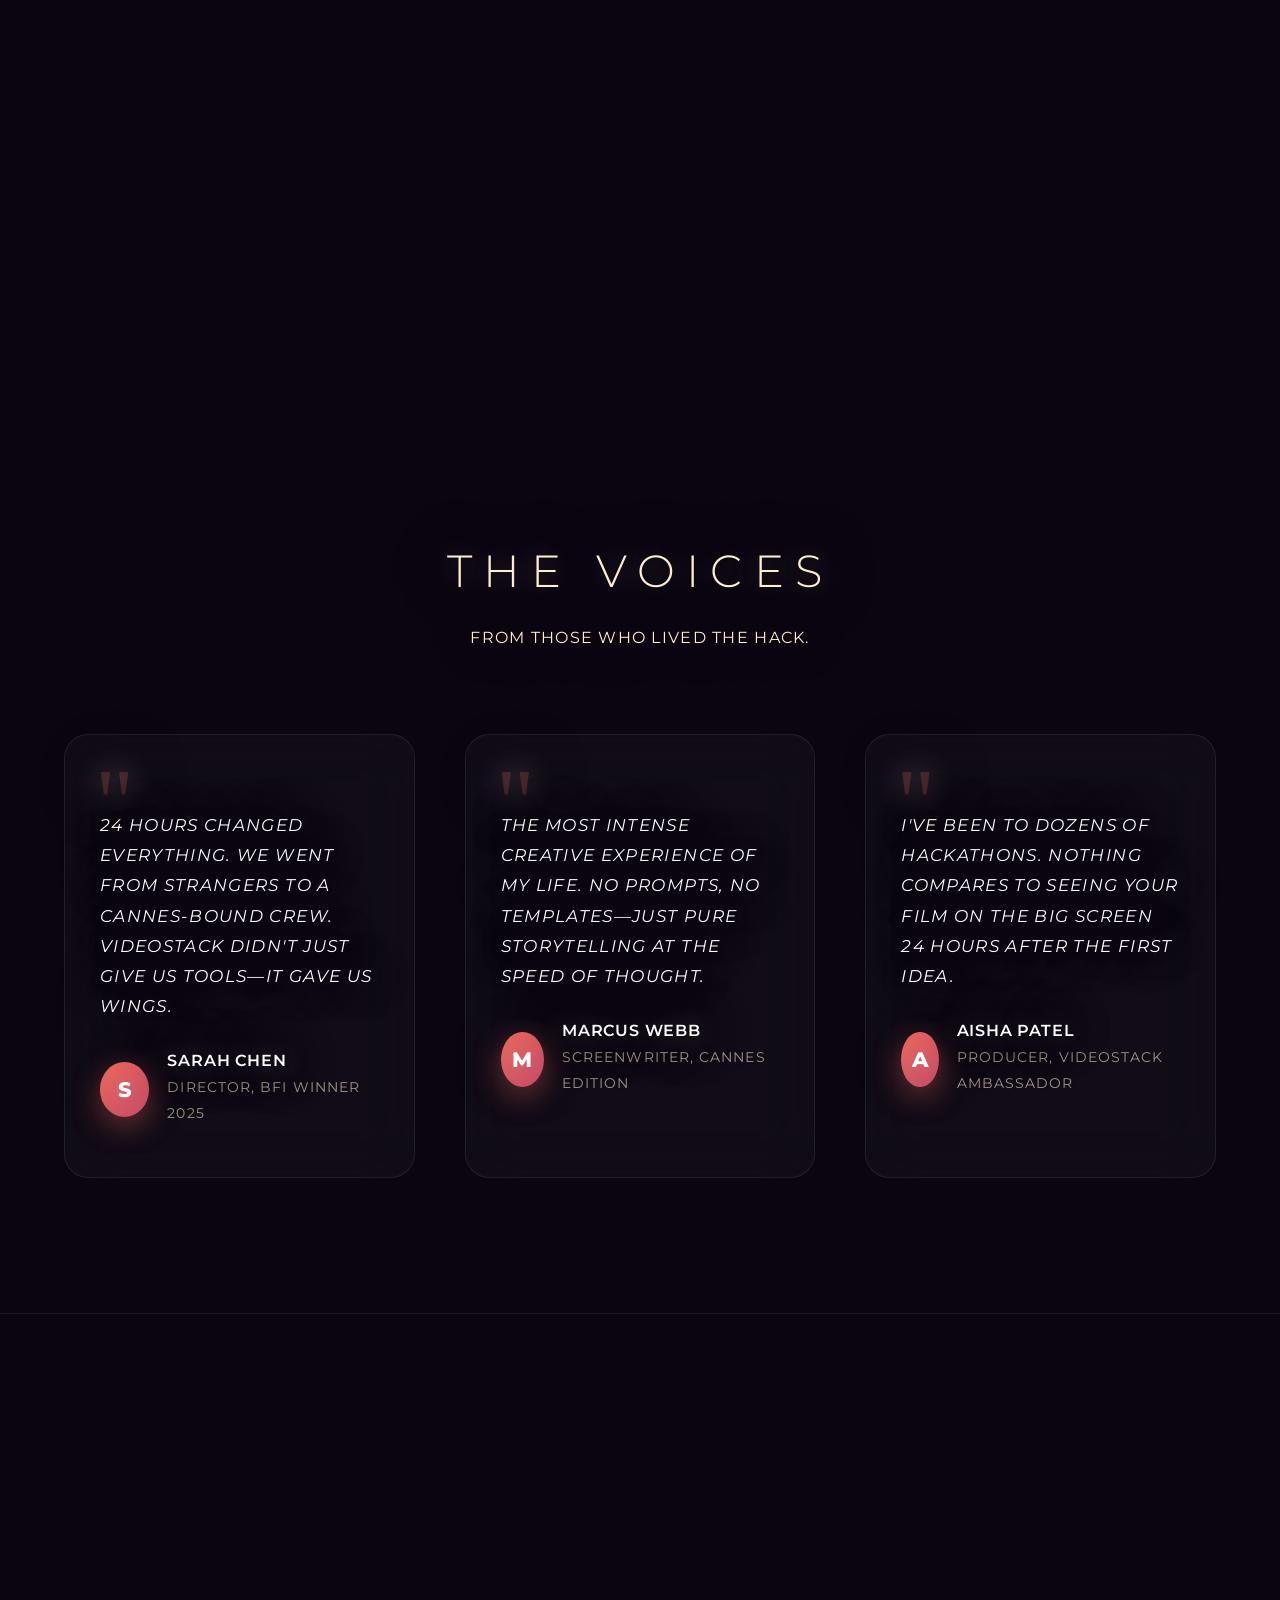
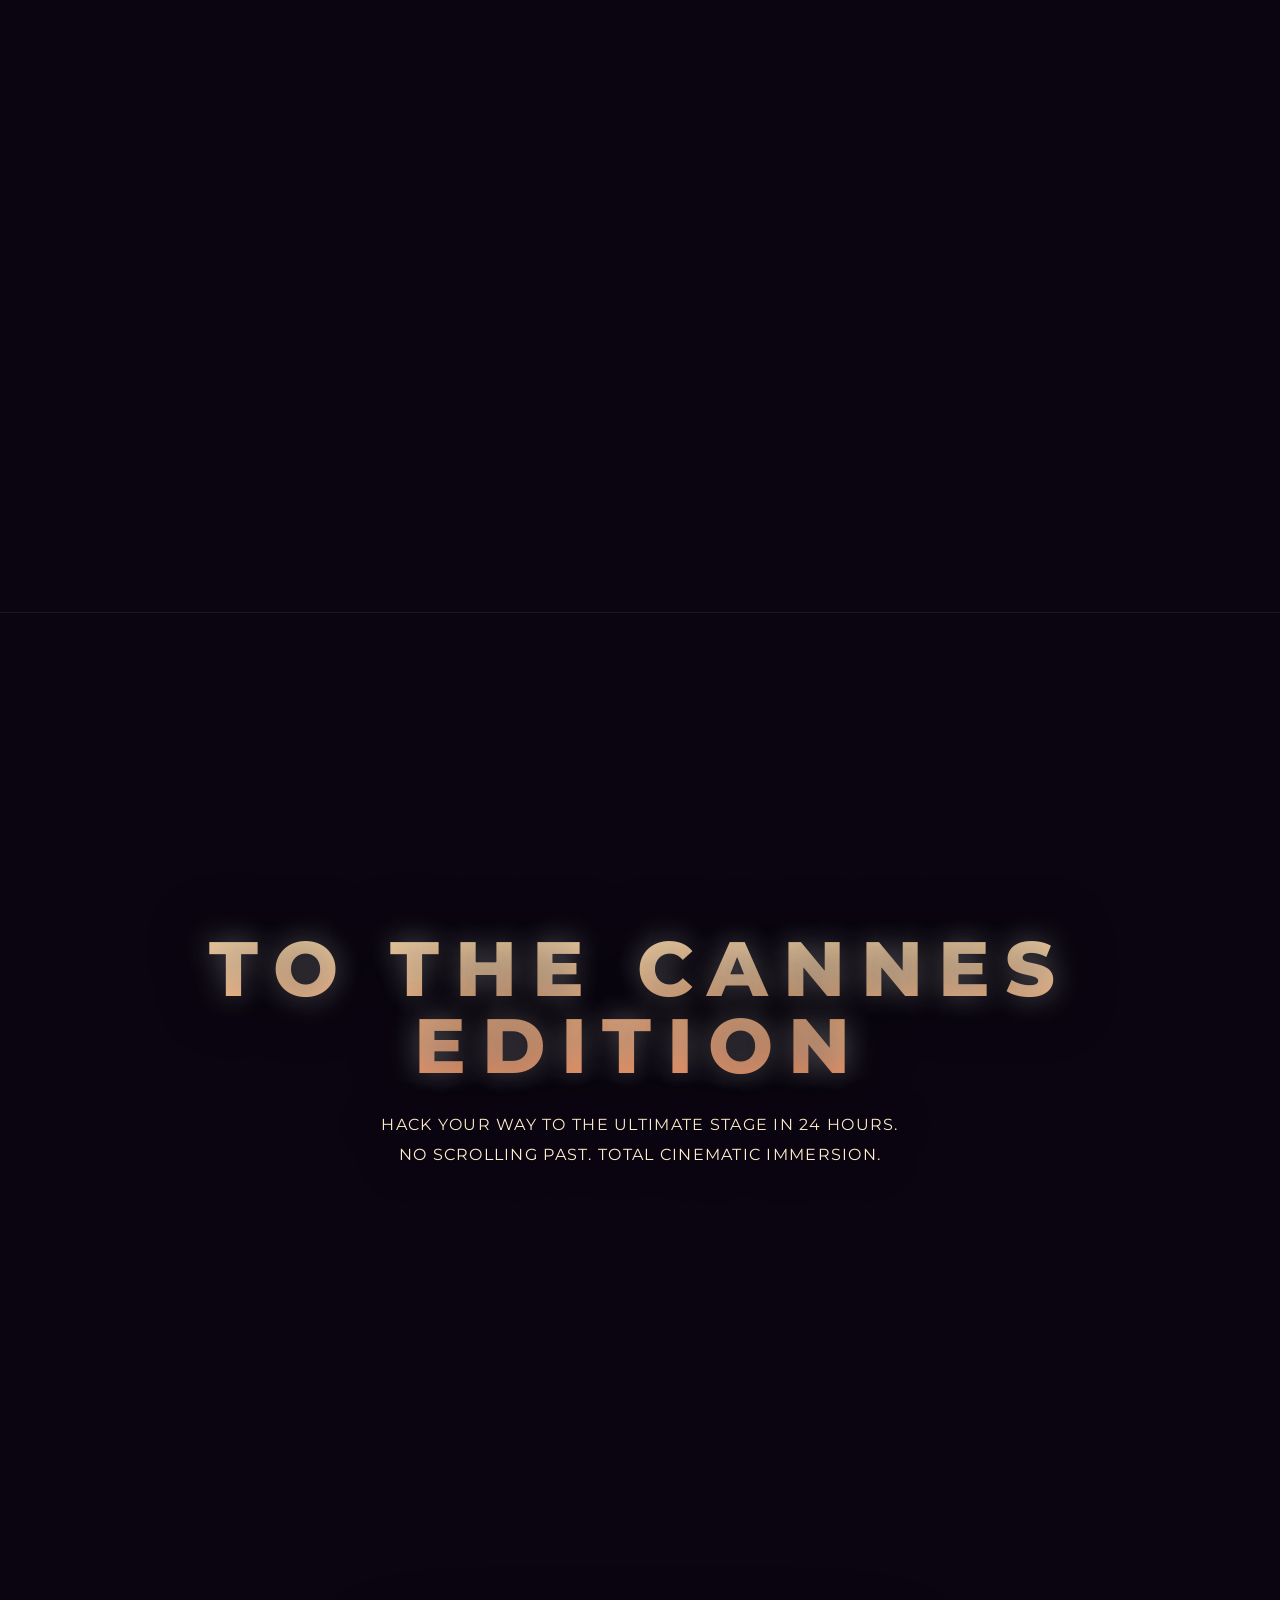
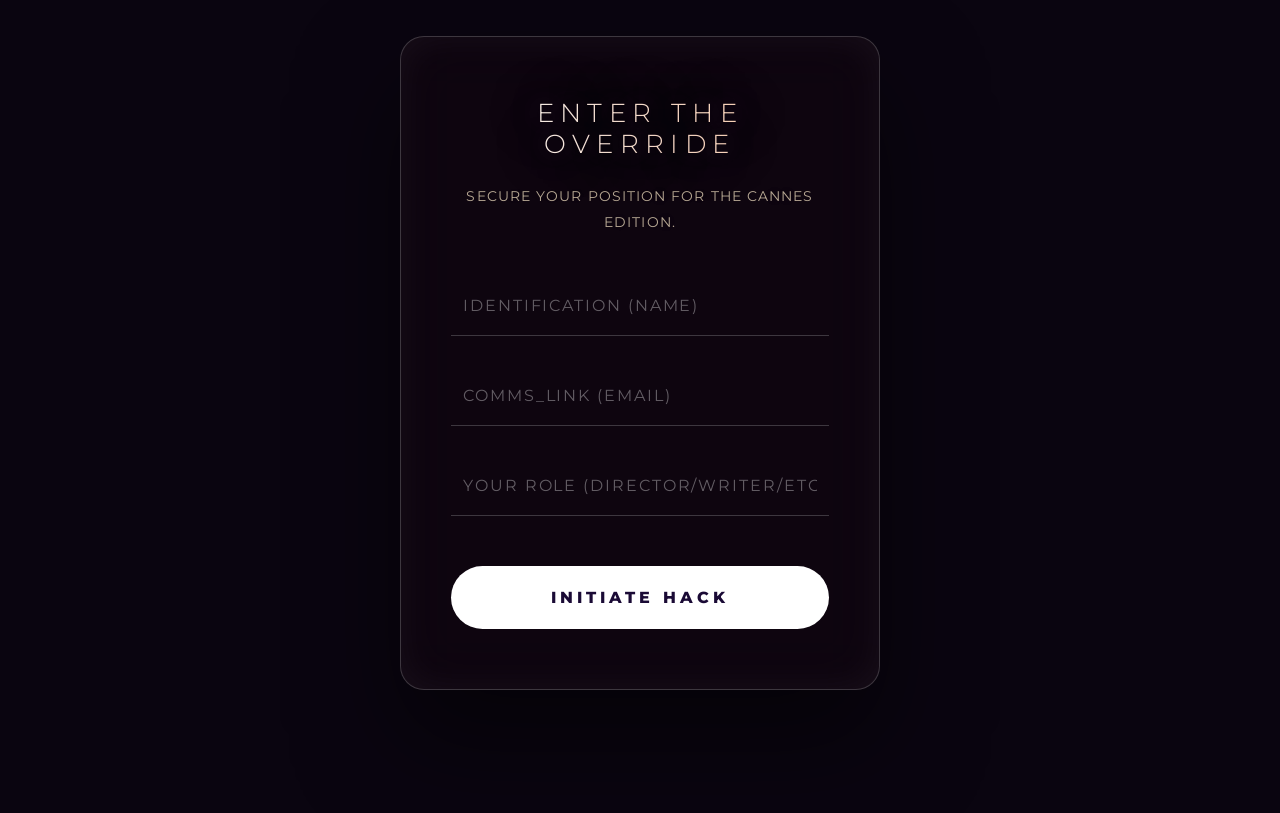
==== commit 32d5f985: "Fix: Adjust CSS comments for GIF integration and update z-index for haze overlay" ====
--- a/index.html
+++ b/index.html
@@ -63,7 +63,7 @@
             width: 100%;
             height: 100%;
             object-fit: cover;
-            filter: blur(15px) brightness(1.5); /* Blur and brighten the video */
+            filter: blur(15px) brightness(1.5); /* Blur and brighten the GIF */
             transform: scale(1.1); /* Slightly scale to avoid blur edges */
         }
 
@@ -73,7 +73,7 @@
             background: linear-gradient(135deg, rgba(255,180,100,0.3), rgba(255,100,50,0.3)); /* Glowy haze */
             mix-blend-mode: overlay; /* Blend mode for glow effect */
             pointer-events: none;
-            z-index: 2; /* Above the video */
+            z-index: 2; /* Above the GIF */
             filter: blur(20px); /* Further blur the haze itself */
         }
 
@@ -120,7 +120,7 @@
             width: 100%;
             height: 100%;
             object-fit: cover;
-            filter: blur(10px) brightness(1.2); /* Subtle blur and brighten for screens */
+            filter: blur(10px) brightness(1.2); /* Subtle blur and brighten for screens (GIFs) */
             transform: scale(1.1); /* Slightly scale to avoid blur edges */
             opacity: 0.6; /* Lower opacity to blend more subtly */
         }
@@ -667,27 +667,27 @@
     <!-- Parallax layers -->
     <div class="parallax-layer" id="parallax-deep">
         <div class="floating-frame frame-1" data-speed="0.8" data-dir="1">
-            <video class="frame-video" src="https://www.w3schools.com/html/mov_bbb.mp4" autoplay loop muted playsinline></video>
+            <img class="frame-video" src="https://media.giphy.com/media/l4pSXrXn83P1656xW/giphy.gif" alt="abstract glowy animation" />
             <div class="video-haze-overlay"></div>
         </div>
         <div class="floating-frame frame-2" data-speed="1.2" data-dir="1">
-            <video class="frame-video" src="https://www.w3schools.com/html/mov_bbb.mp4" autoplay loop muted playsinline></video>
+            <img class="frame-video" src="https://media.giphy.com/media/l4pSXrXn83P1656xW/giphy.gif" alt="abstract glowy animation" />
             <div class="video-haze-overlay"></div>
         </div>
     </div>
     <div class="parallax-layer" id="parallax-mid">
         <div class="floating-frame frame-3" data-speed="1.5" data-dir="-1">
-            <video class="frame-video" src="https://www.w3schools.com/html/mov_bbb.mp4" autoplay loop muted playsinline></video>
+            <img class="frame-video" src="https://media.giphy.com/media/l4pSXrXn83P1656xW/giphy.gif" alt="abstract glowy animation" />
             <div class="video-haze-overlay"></div>
         </div>
         <div class="floating-frame frame-4" data-speed="0.9" data-dir="-1">
-            <video class="frame-video" src="https://www.w3schools.com/html/mov_bbb.mp4" autoplay loop muted playsinline></video>
+            <img class="frame-video" src="https://media.giphy.com/media/l4pSXrXn83P1656xW/giphy.gif" alt="abstract glowy animation" />
             <div class="video-haze-overlay"></div>
         </div>
     </div>
     <div class="parallax-layer" id="parallax-front">
         <div class="floating-frame frame-5" data-speed="2.2" data-dir="1">
-            <video class="frame-video" src="https://www.w3schools.com/html/mov_bbb.mp4" autoplay loop muted playsinline></video>
+            <img class="frame-video" src="https://media.giphy.com/media/l4pSXrXn83P1656xW/giphy.gif" alt="abstract glowy animation" />
             <div class="video-haze-overlay"></div>
         </div>
     </div>
@@ -869,7 +869,7 @@
             const screen = document.createElement('div');
             screen.className = 'screen';
             screen.innerHTML = `
-                <video class="screen-video" src="https://www.w3schools.com/html/mov_bbb.mp4" autoplay loop muted playsinline></video>
+                <img class="screen-video" src="https://media.giphy.com/media/l4pSXrXn83P1656xW/giphy.gif" alt="abstract glowy animation" />
                 <div class="video-haze-overlay"></div>
             `;
             
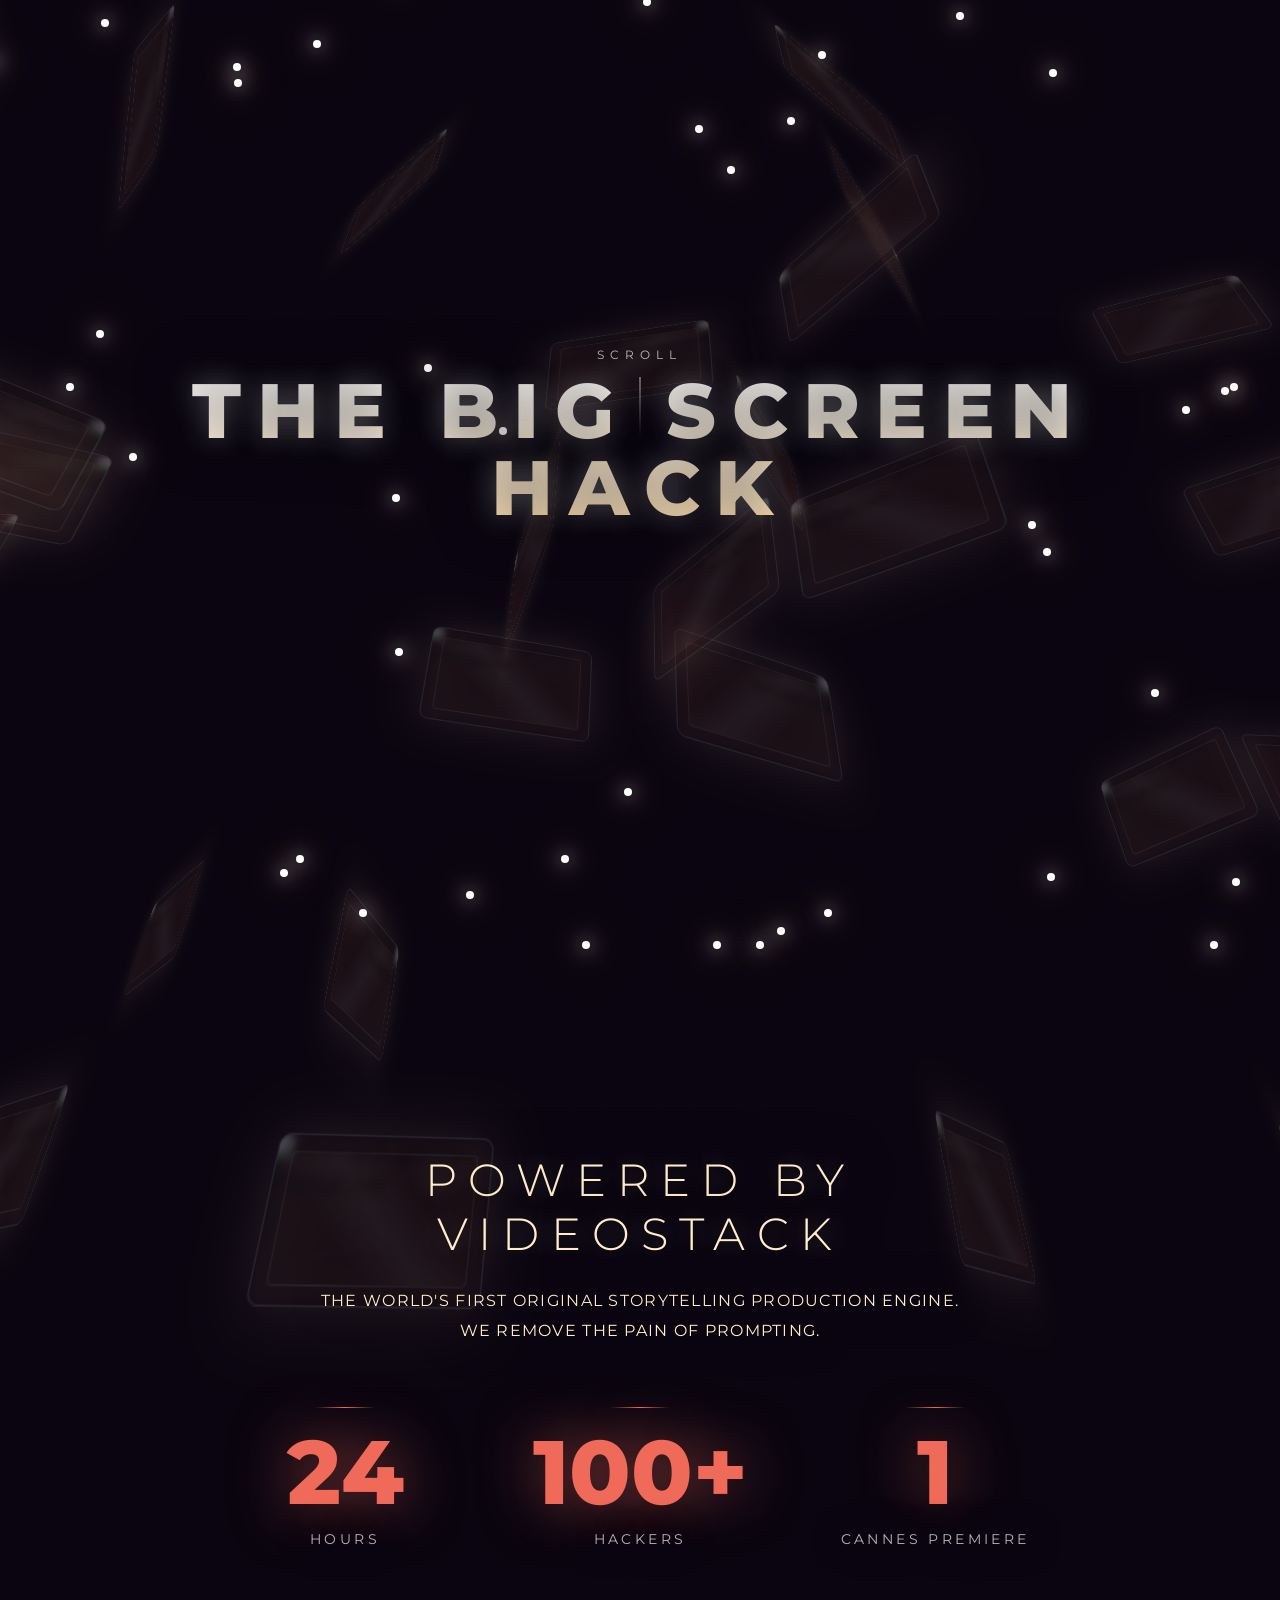
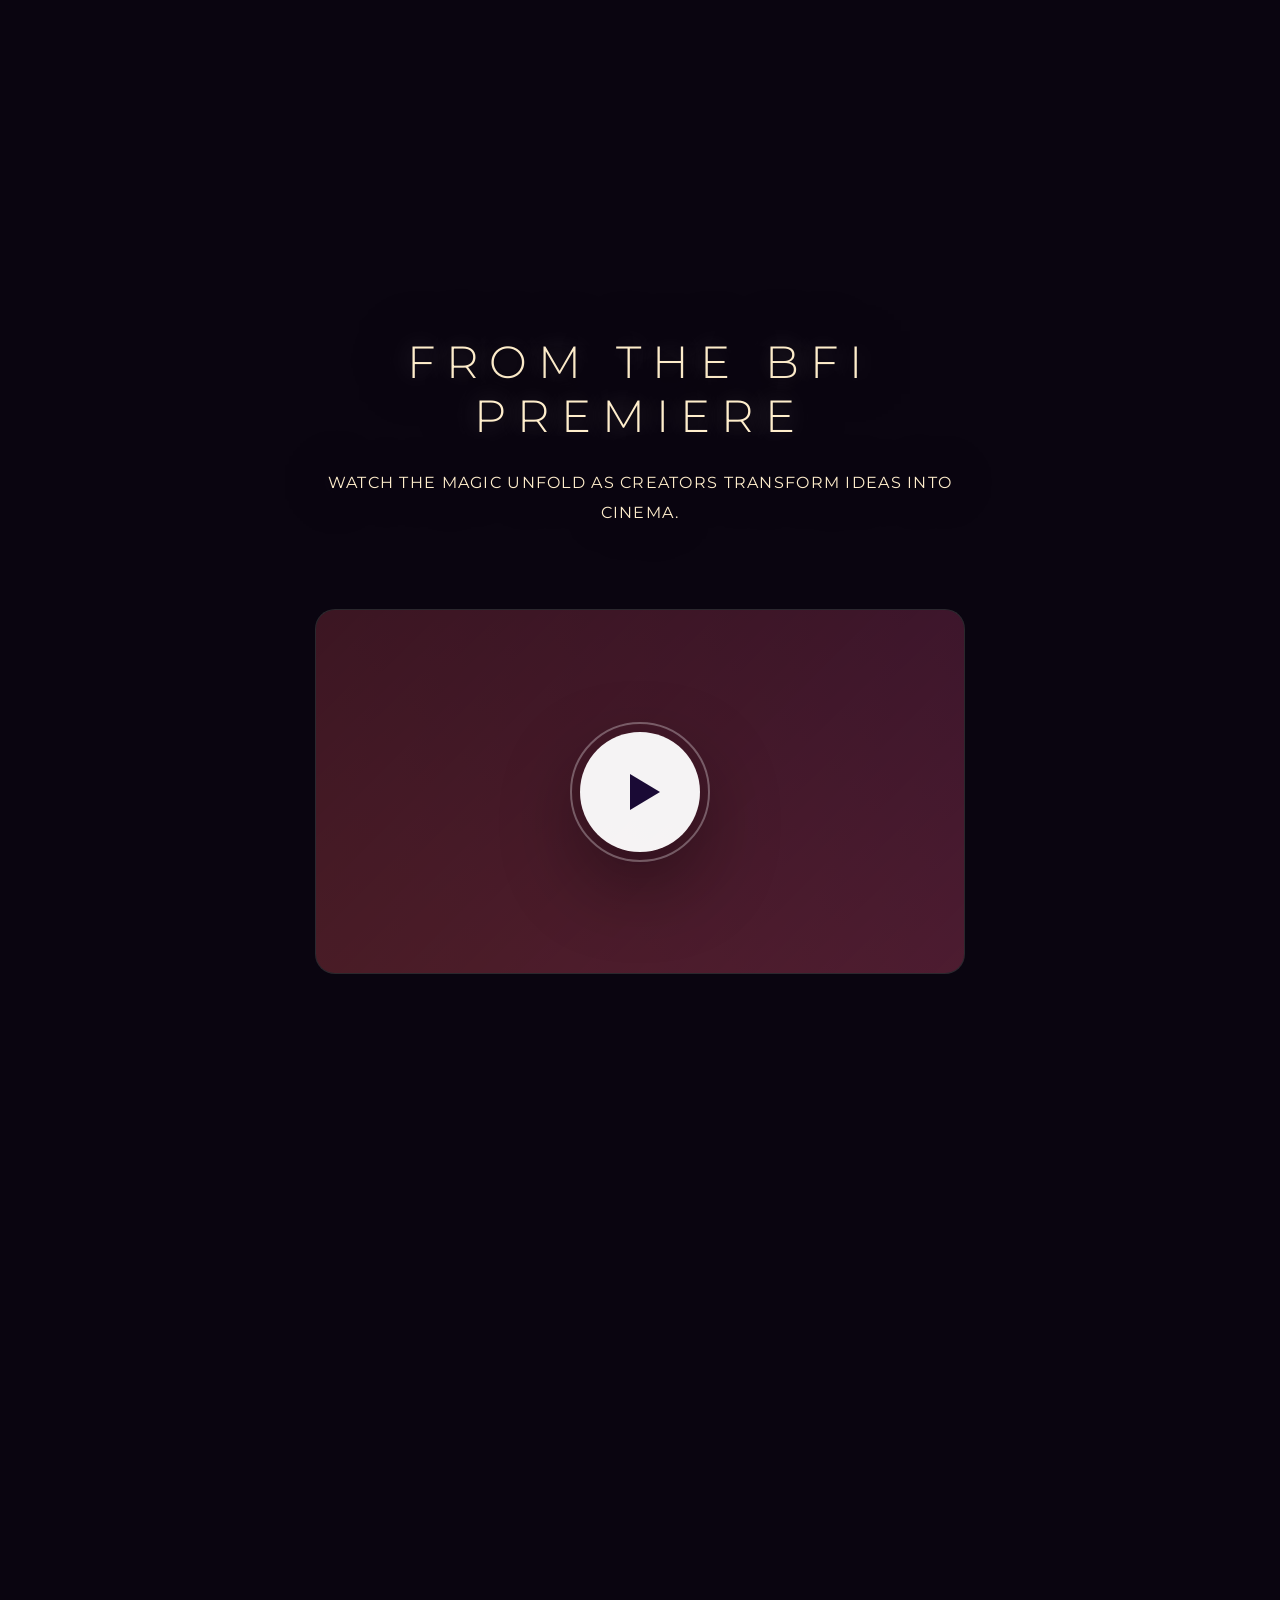
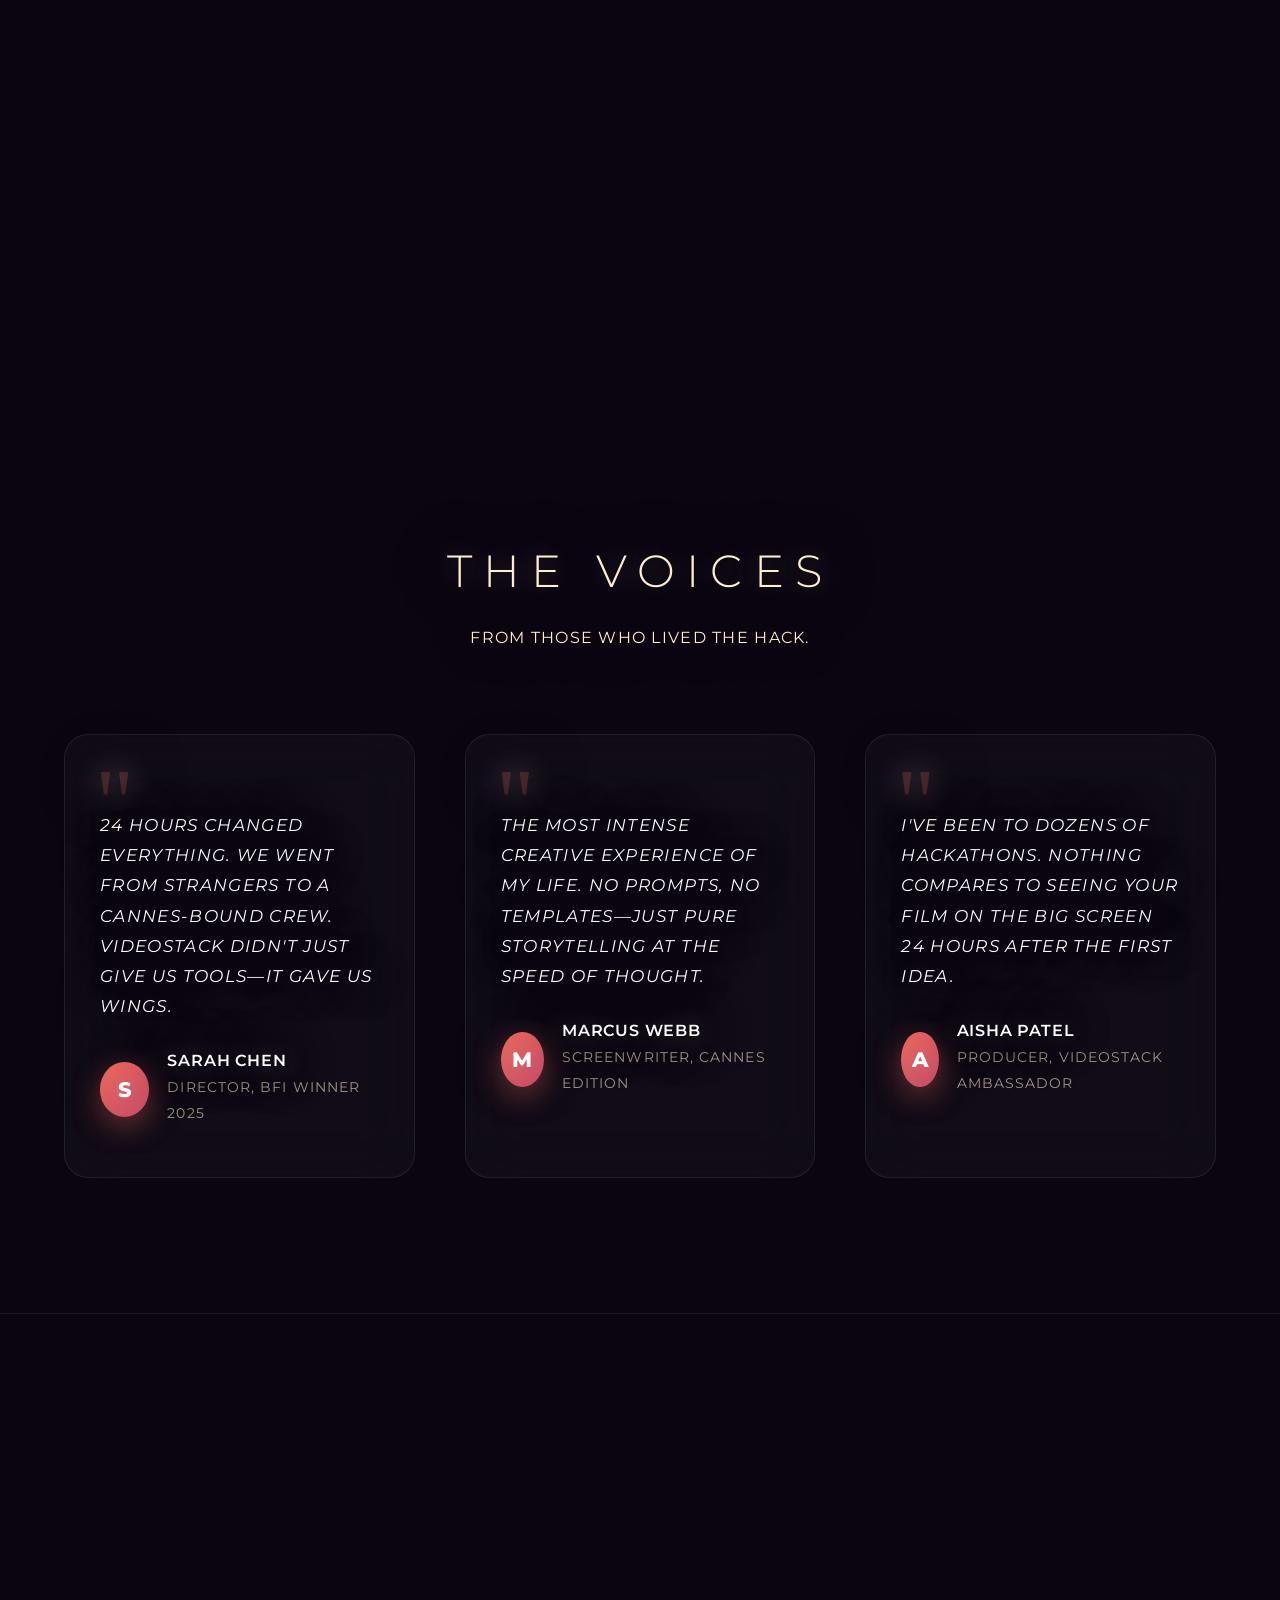
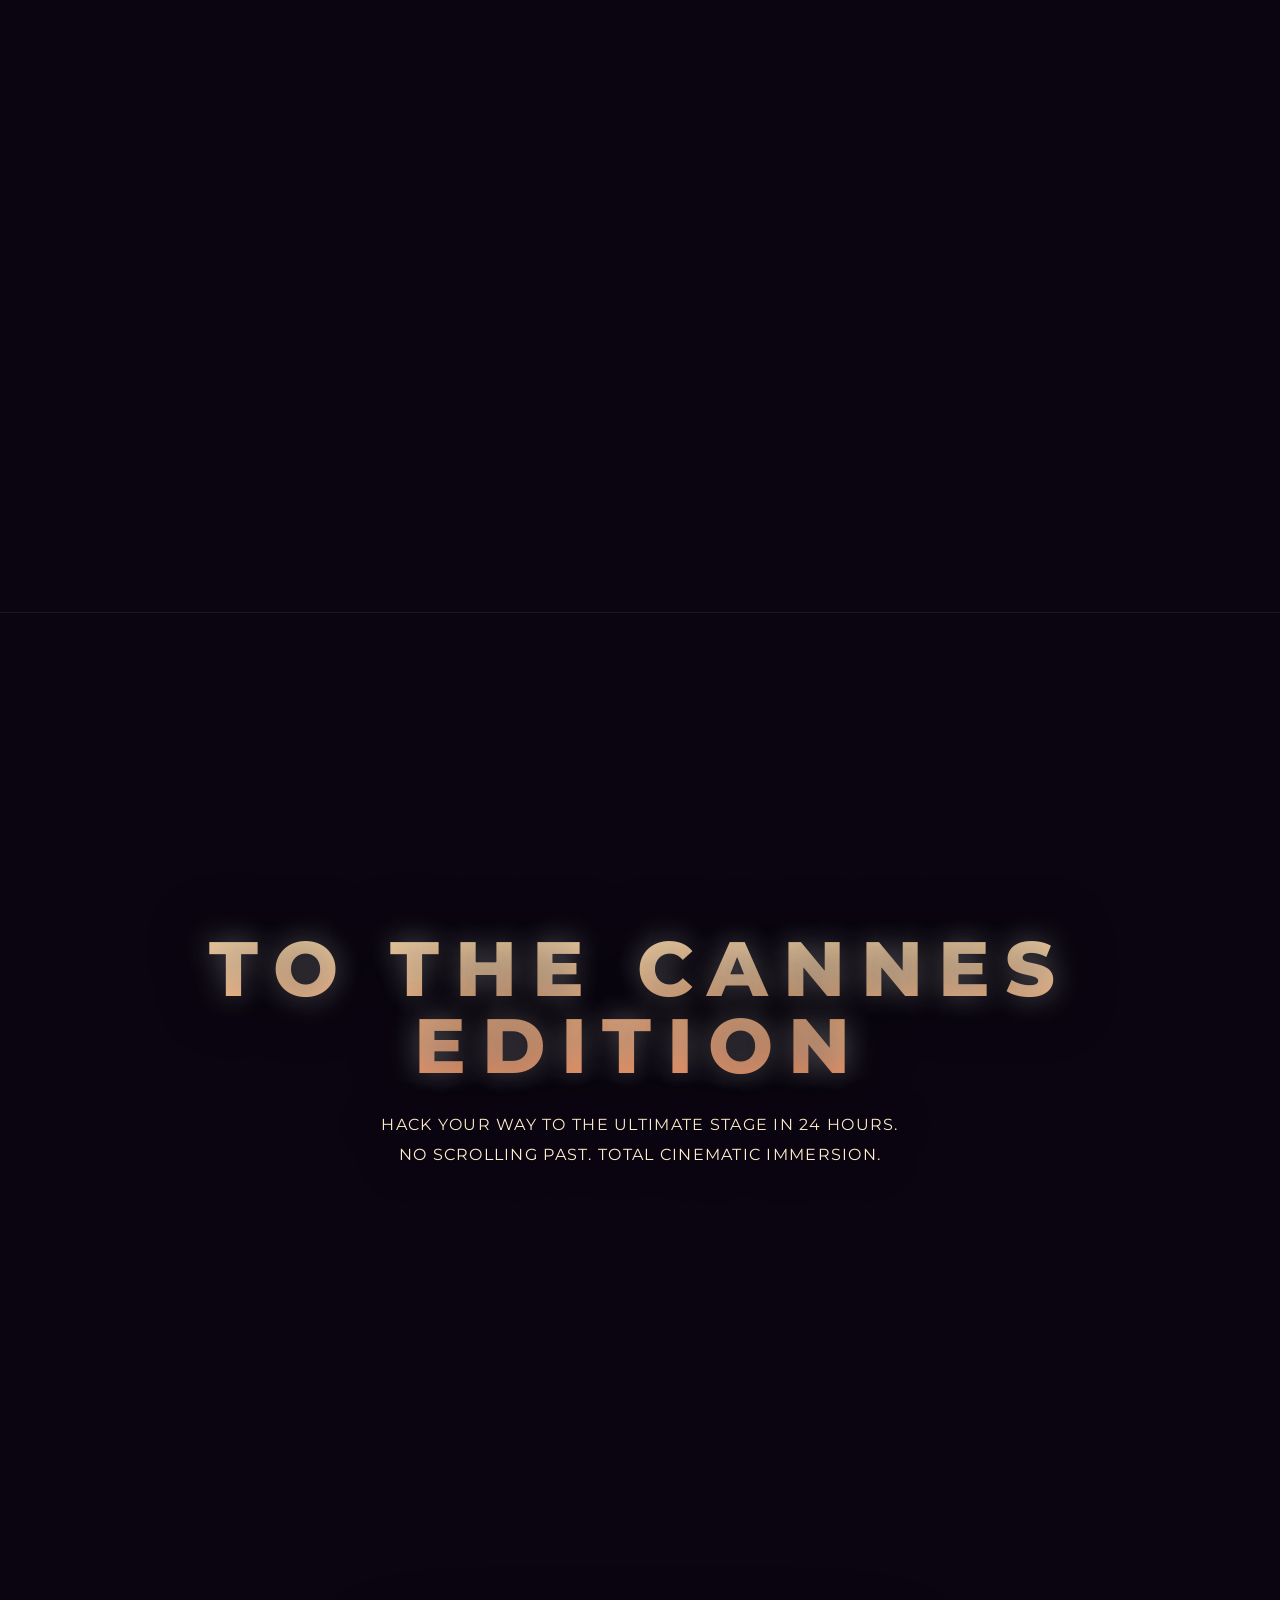
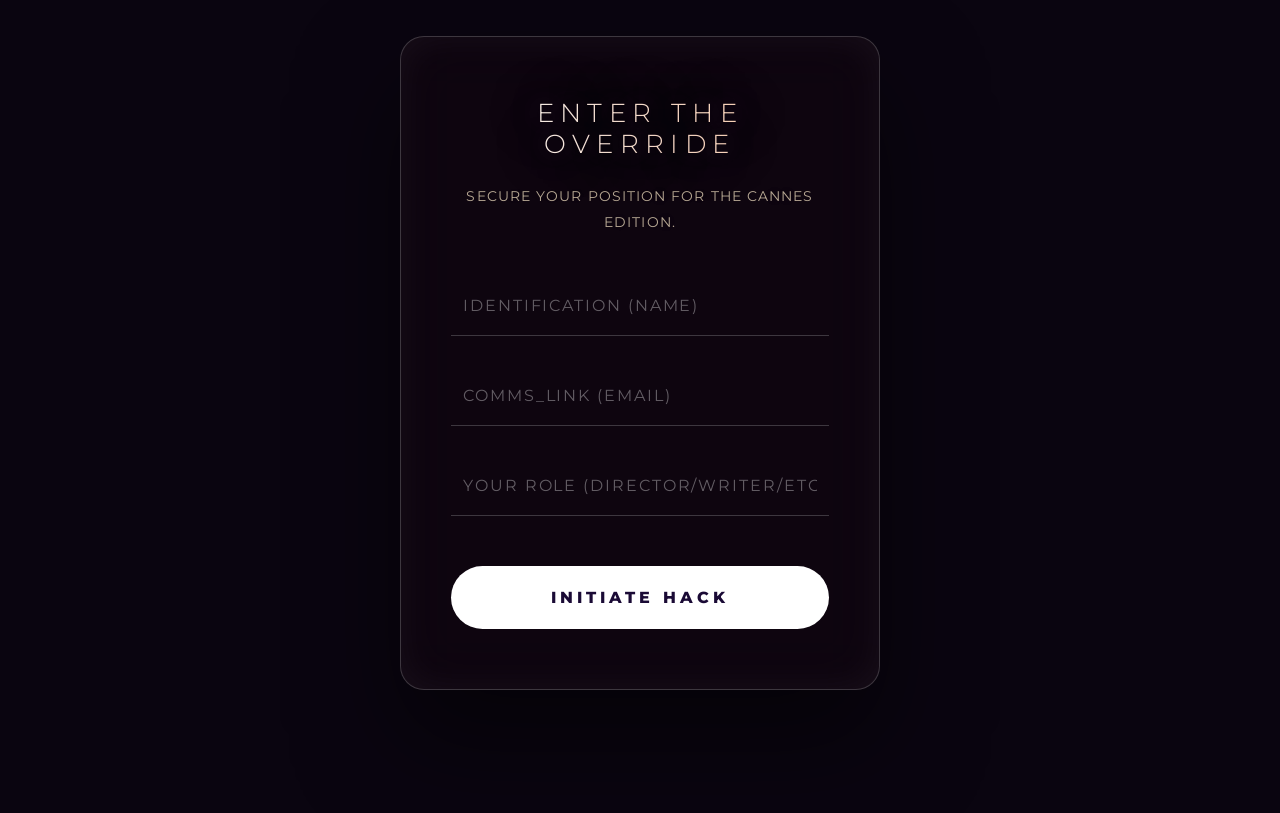
==== commit c5c4cb47: "Feat: Enhance GIF clarity in floating frames and screens by reducing blur and increasing brightness/" ====
--- a/index.html
+++ b/index.html
@@ -63,7 +63,7 @@
             width: 100%;
             height: 100%;
             object-fit: cover;
-            filter: blur(15px) brightness(1.5); /* Blur and brighten the GIF */
+            filter: blur(5px) brightness(1.8); /* Less blur, more brightness for GIF */
             transform: scale(1.1); /* Slightly scale to avoid blur edges */
         }
 
@@ -74,7 +74,7 @@
             mix-blend-mode: overlay; /* Blend mode for glow effect */
             pointer-events: none;
             z-index: 2; /* Above the GIF */
-            filter: blur(20px); /* Further blur the haze itself */
+            filter: blur(10px); /* Less blur for the haze itself */
         }
 
         .floating-frame::before {
@@ -120,9 +120,9 @@
             width: 100%;
             height: 100%;
             object-fit: cover;
-            filter: blur(10px) brightness(1.2); /* Subtle blur and brighten for screens (GIFs) */
+            filter: blur(3px) brightness(1.5); /* Less blur, more brightness for screens (GIFs) */
             transform: scale(1.1); /* Slightly scale to avoid blur edges */
-            opacity: 0.6; /* Lower opacity to blend more subtly */
+            opacity: 0.8; /* Higher opacity for screens to see GIF content */
         }
 
         .screen .video-haze-overlay {
@@ -132,7 +132,7 @@
             mix-blend-mode: overlay;
             pointer-events: none;
             z-index: 2;
-            filter: blur(15px);
+            filter: blur(8px); /* Less blur for the haze itself */
         }
 
         .screen::before {
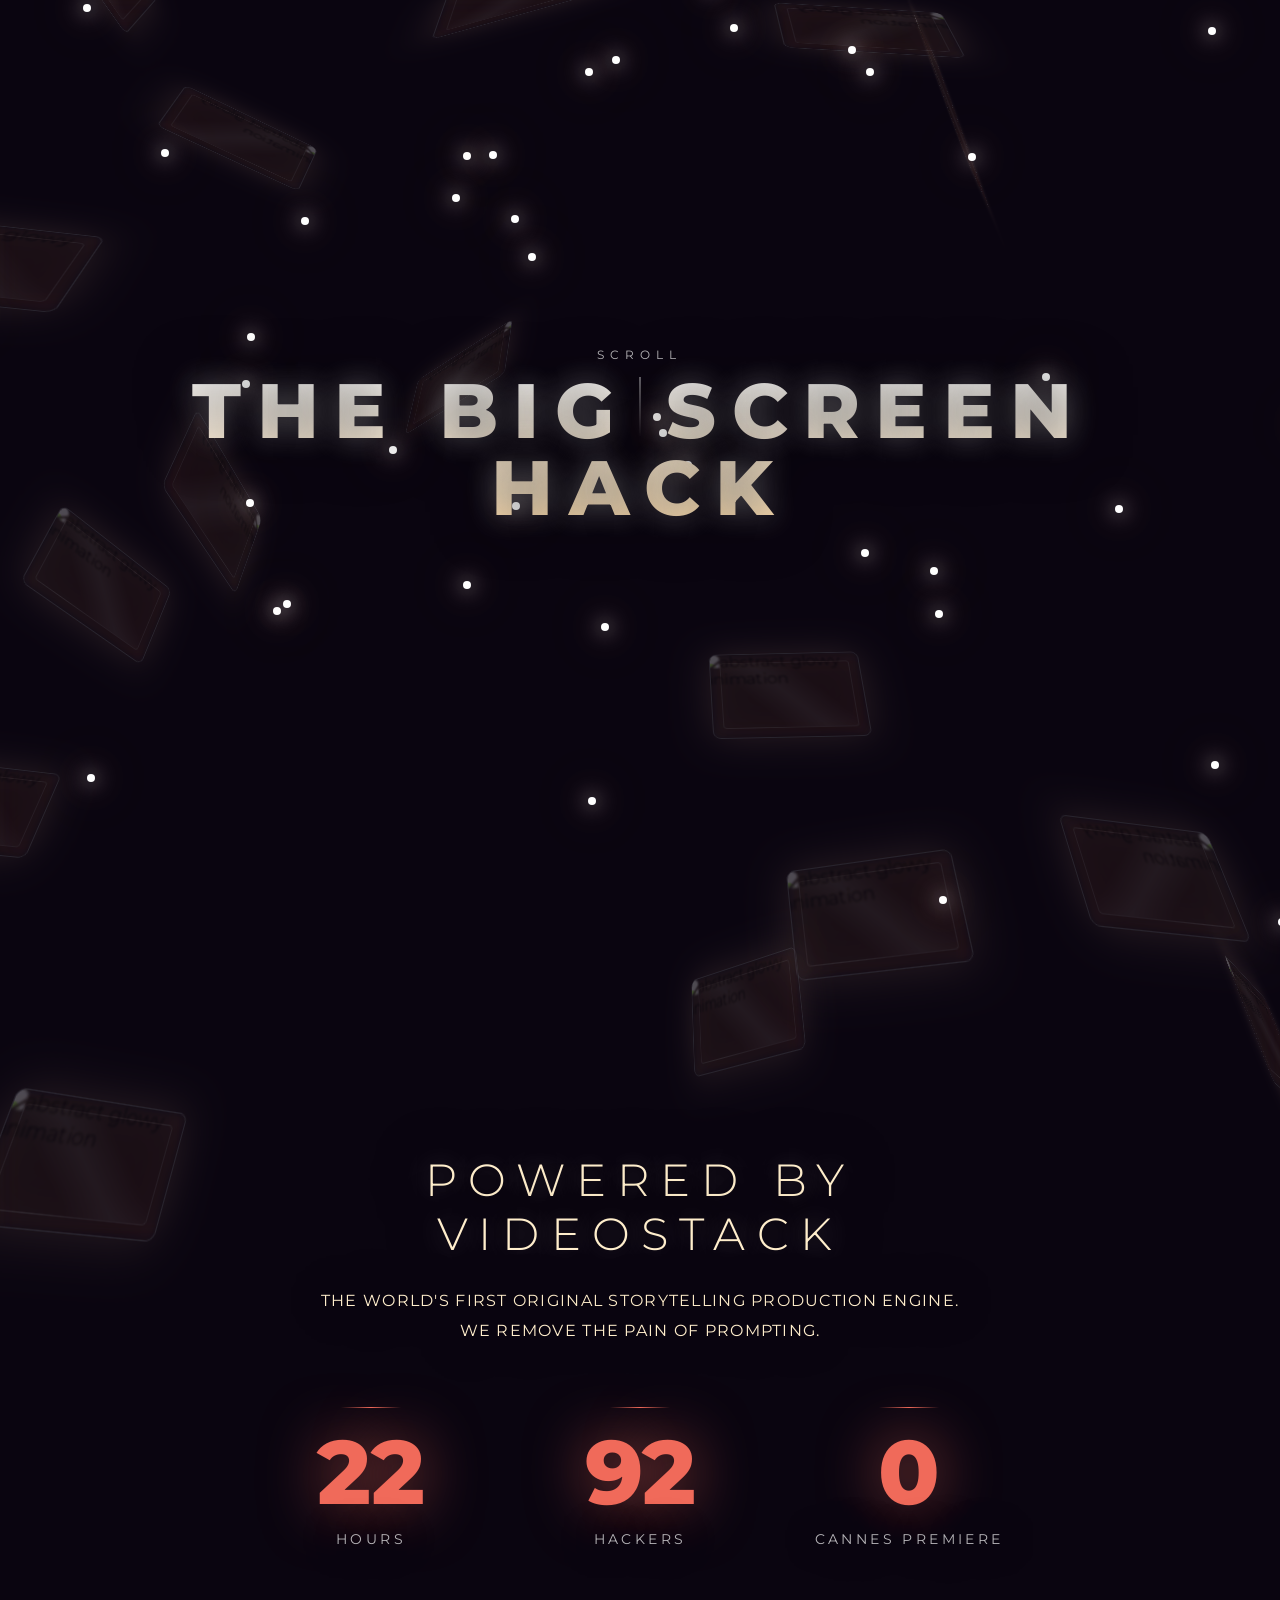
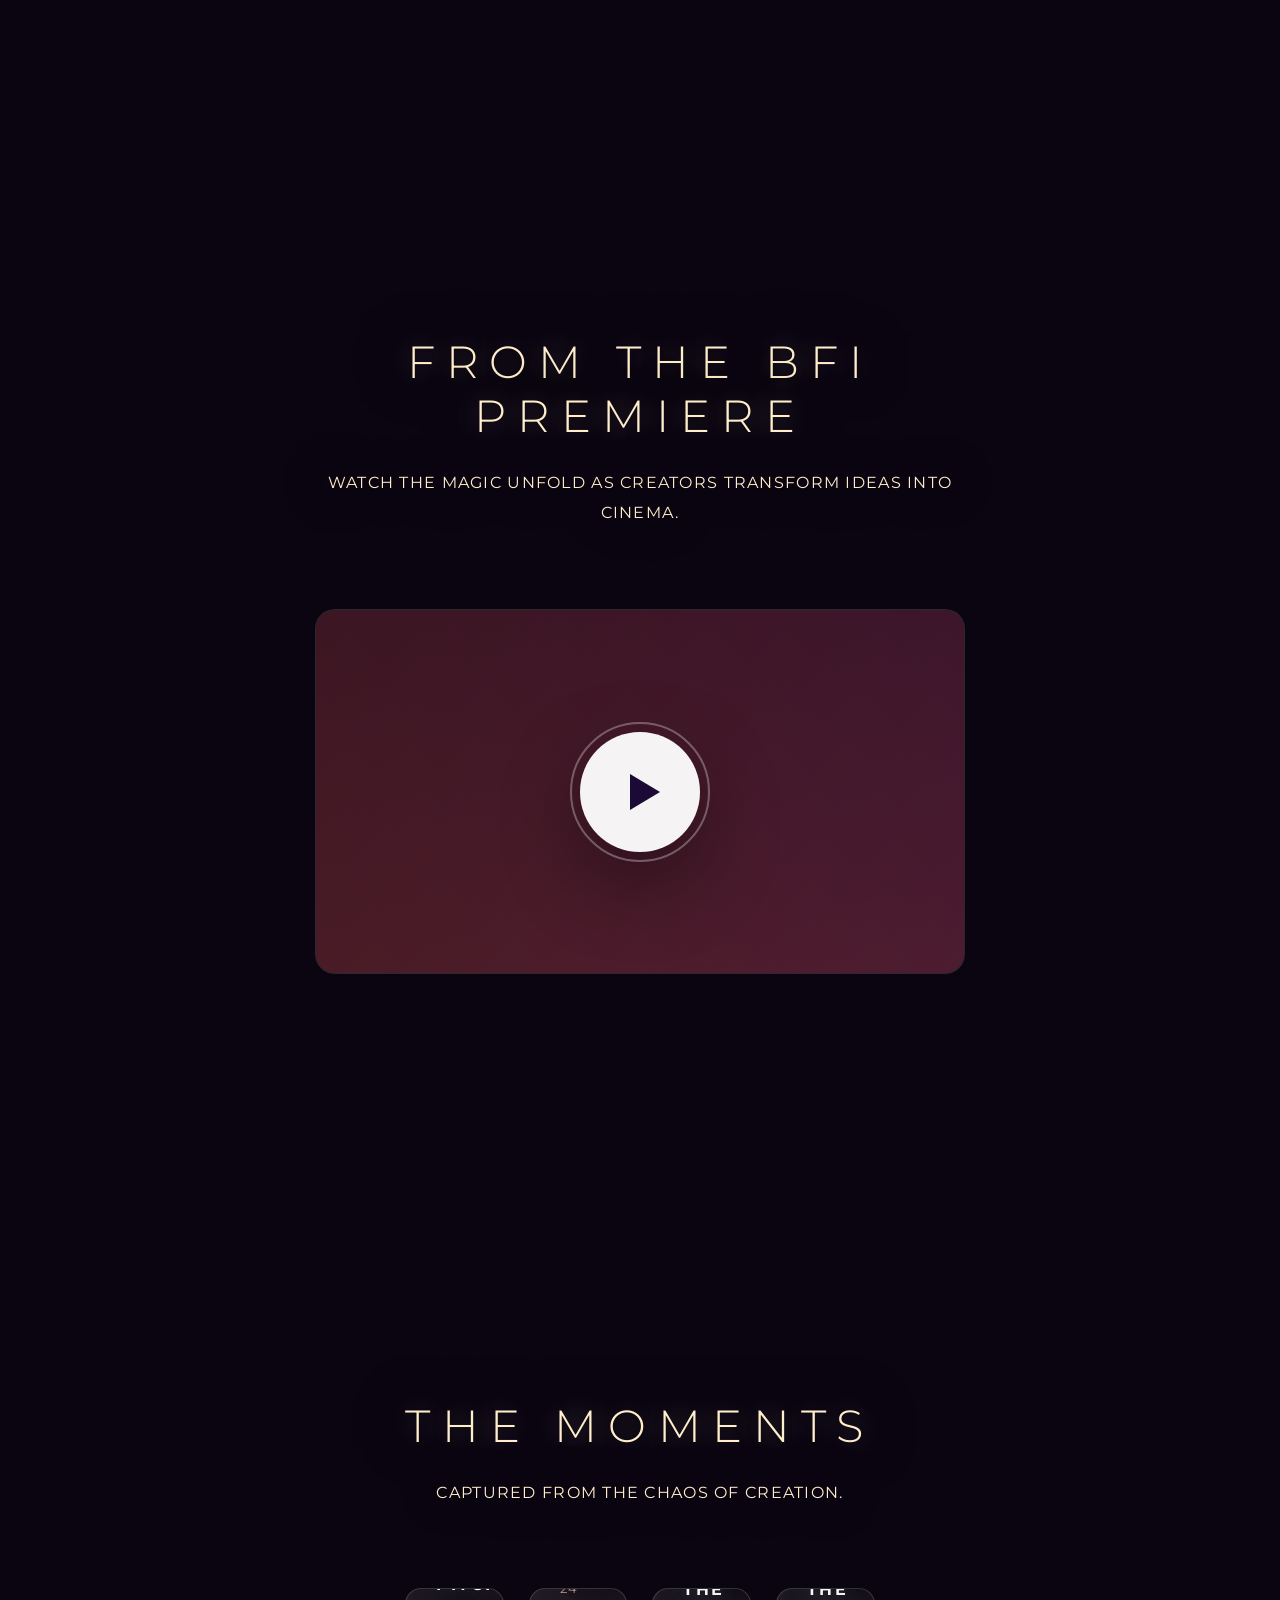
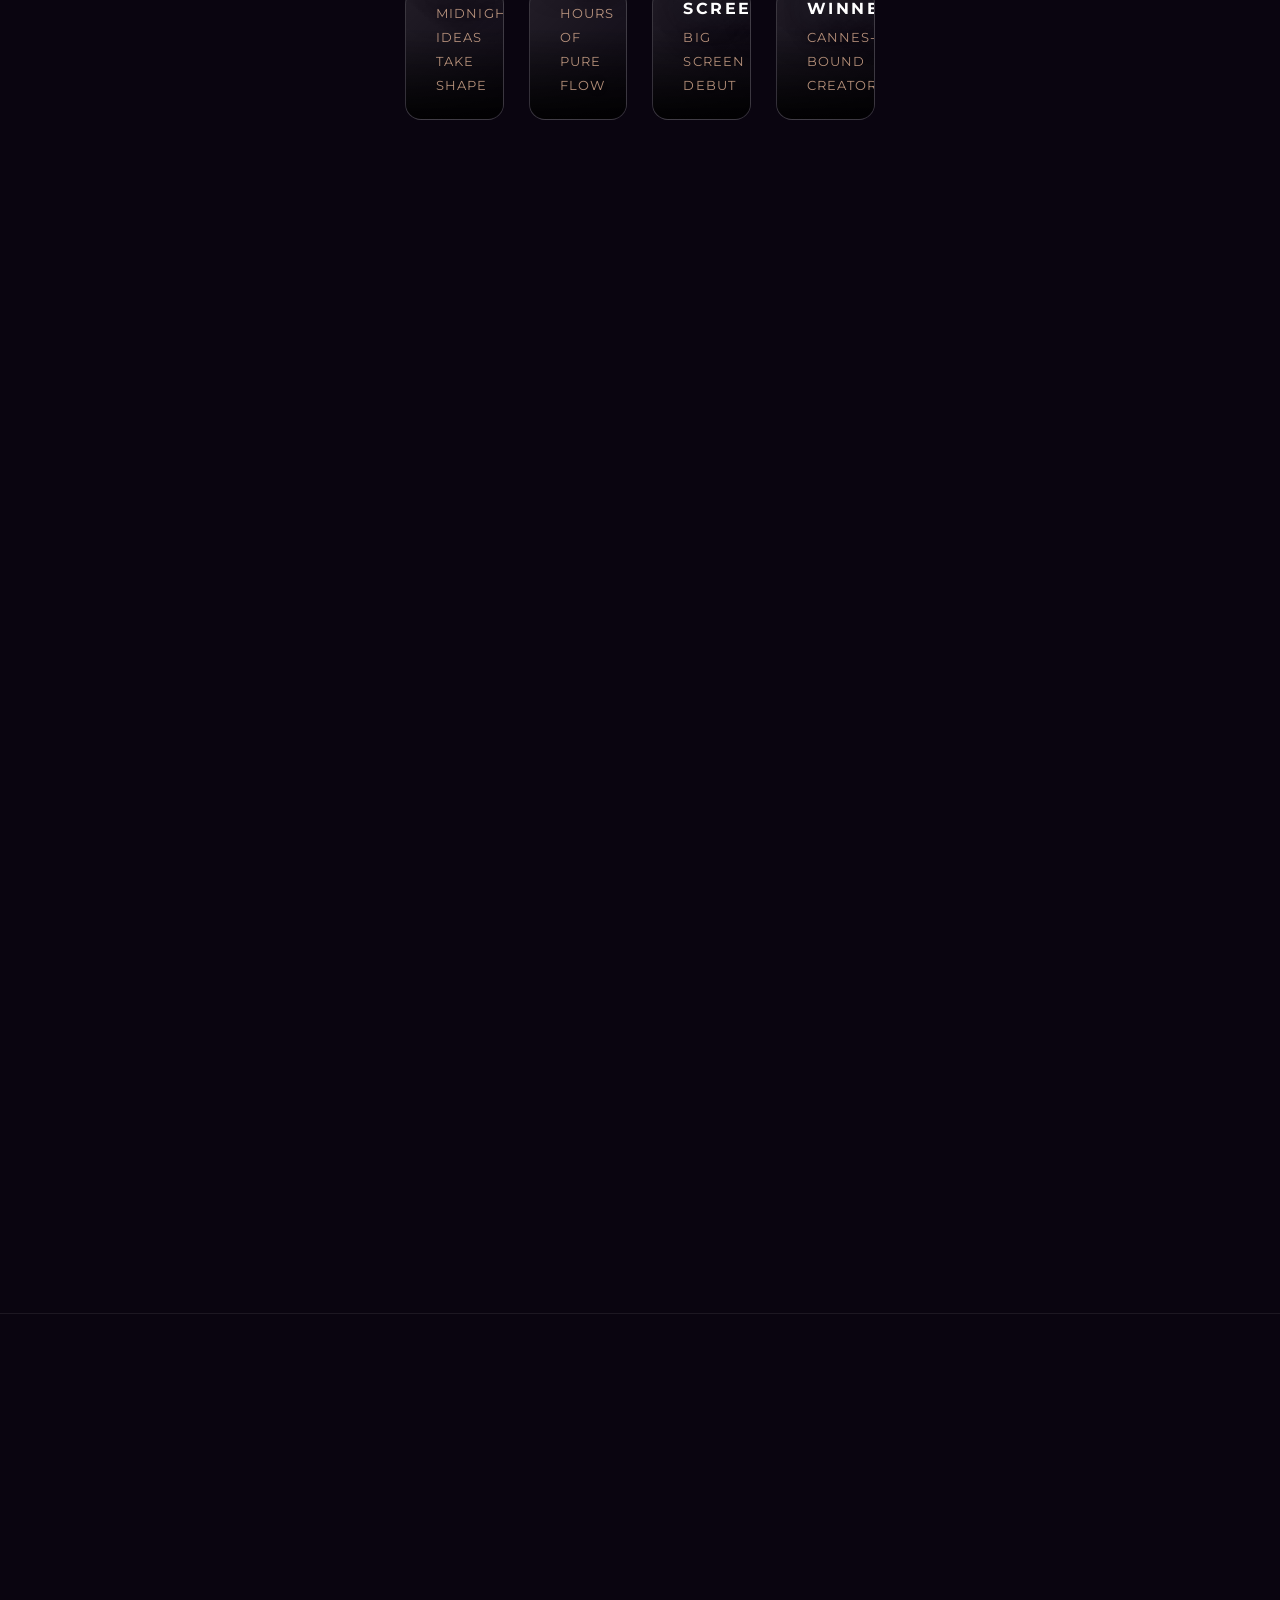
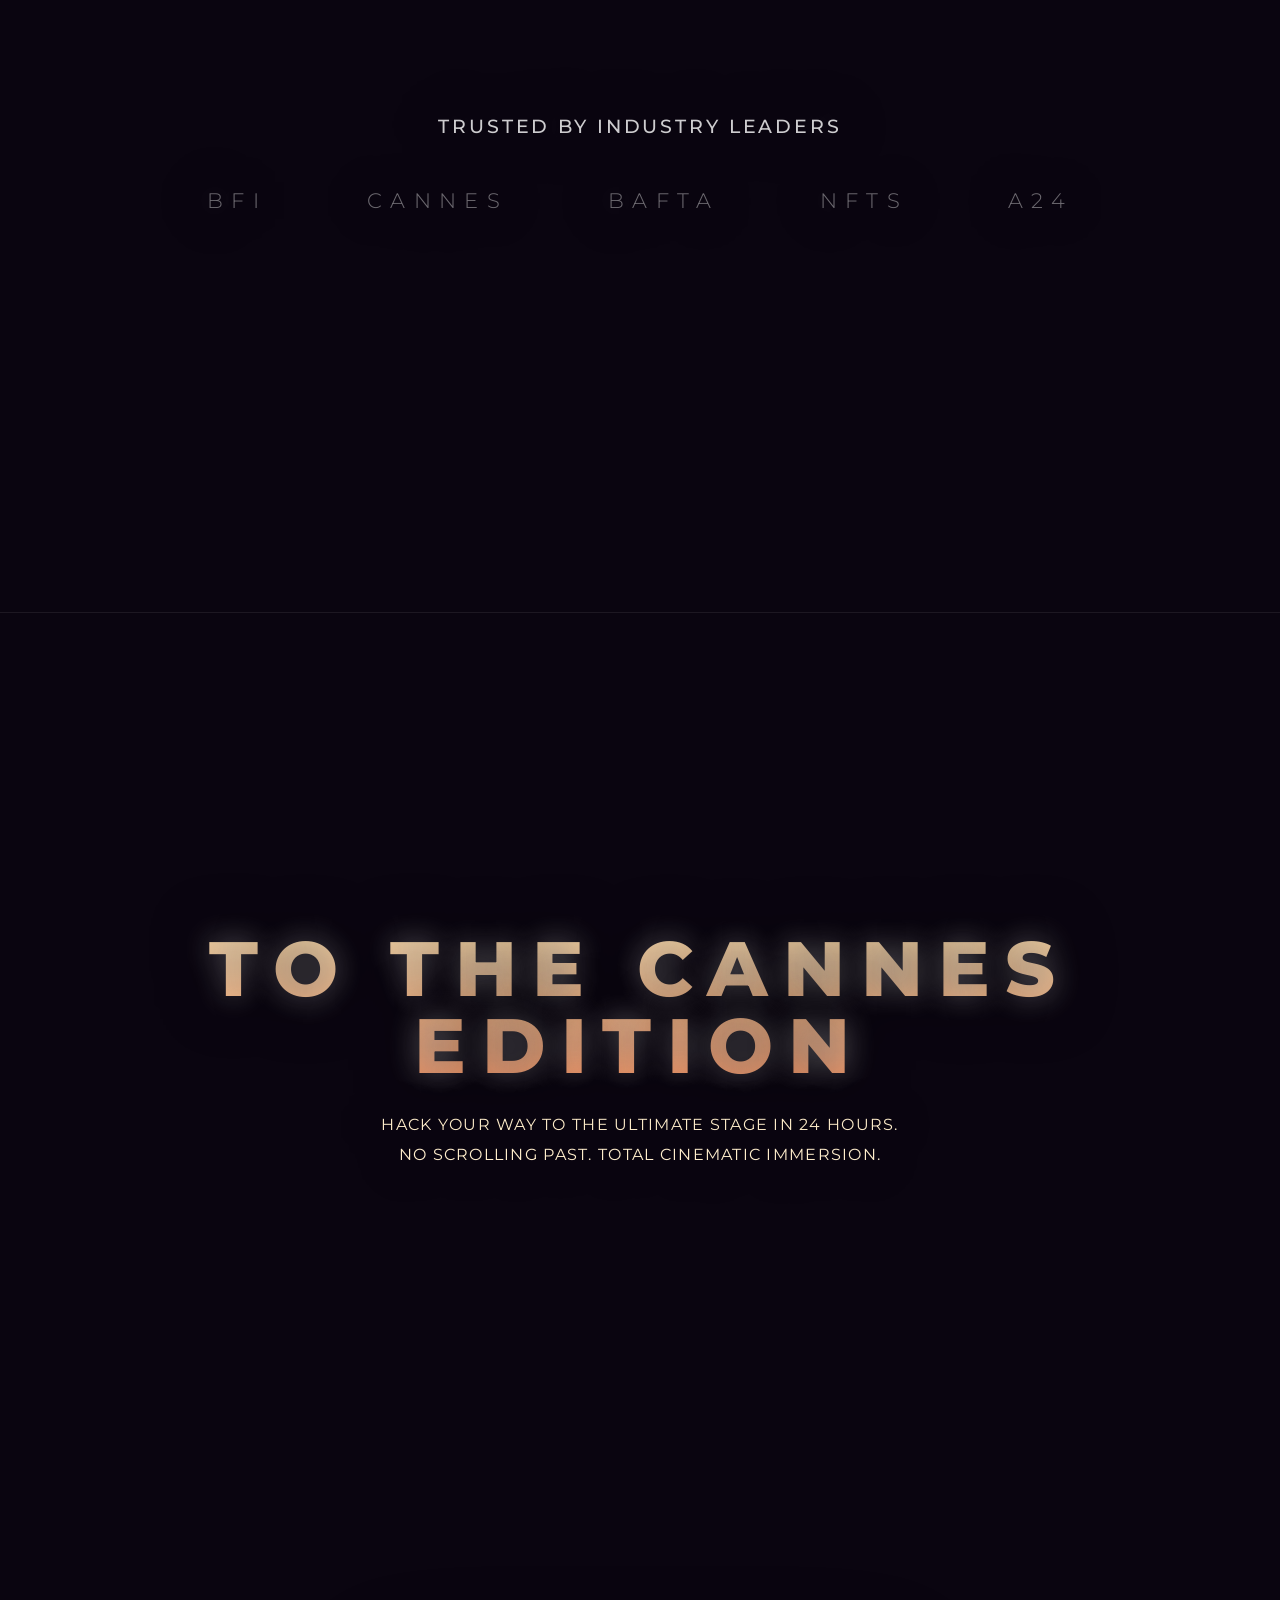
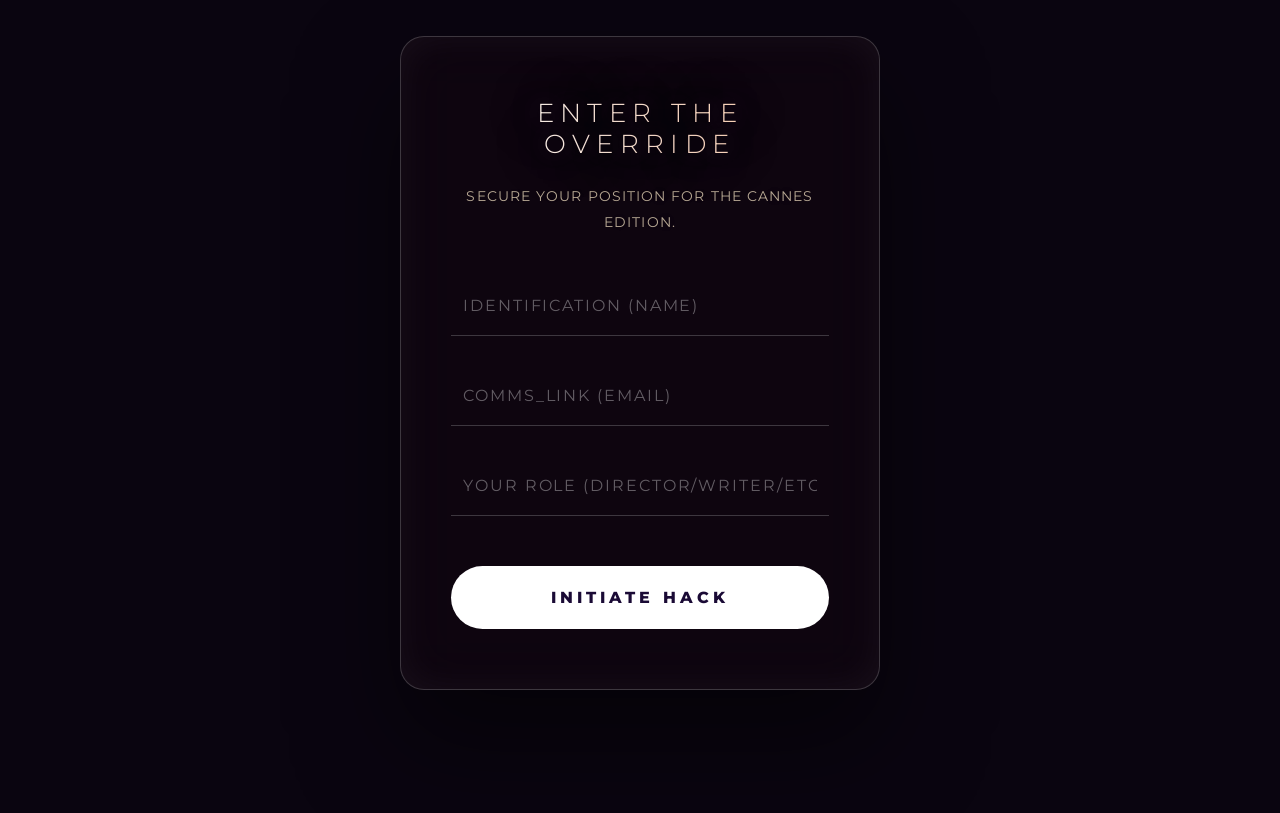
==== commit 6e314868: "Feat: Drastically enhance GIF clarity in all frames (floating and screen) by reducing blur and incre" ====
--- a/index.html
+++ b/index.html
@@ -63,7 +63,7 @@
             width: 100%;
             height: 100%;
             object-fit: cover;
-            filter: blur(5px) brightness(1.8); /* Less blur, more brightness for GIF */
+            filter: blur(2px) brightness(2); /* Drastically less blur, much brighter GIF */
             transform: scale(1.1); /* Slightly scale to avoid blur edges */
         }
 
@@ -74,7 +74,7 @@
             mix-blend-mode: overlay; /* Blend mode for glow effect */
             pointer-events: none;
             z-index: 2; /* Above the GIF */
-            filter: blur(10px); /* Less blur for the haze itself */
+            filter: blur(5px); /* Much less blur for the haze itself */
         }
 
         .floating-frame::before {
@@ -120,9 +120,9 @@
             width: 100%;
             height: 100%;
             object-fit: cover;
-            filter: blur(3px) brightness(1.5); /* Less blur, more brightness for screens (GIFs) */
+            filter: blur(1px) brightness(2); /* Drastically less blur, much brighter for screens (GIFs) */
             transform: scale(1.1); /* Slightly scale to avoid blur edges */
-            opacity: 0.8; /* Higher opacity for screens to see GIF content */
+            opacity: 0.9; /* Much higher opacity for screens to see GIF content */
         }
 
         .screen .video-haze-overlay {
@@ -132,7 +132,7 @@
             mix-blend-mode: overlay;
             pointer-events: none;
             z-index: 2;
-            filter: blur(8px); /* Less blur for the haze itself */
+            filter: blur(4px); /* Much less blur for the haze itself */
         }
 
         .screen::before {
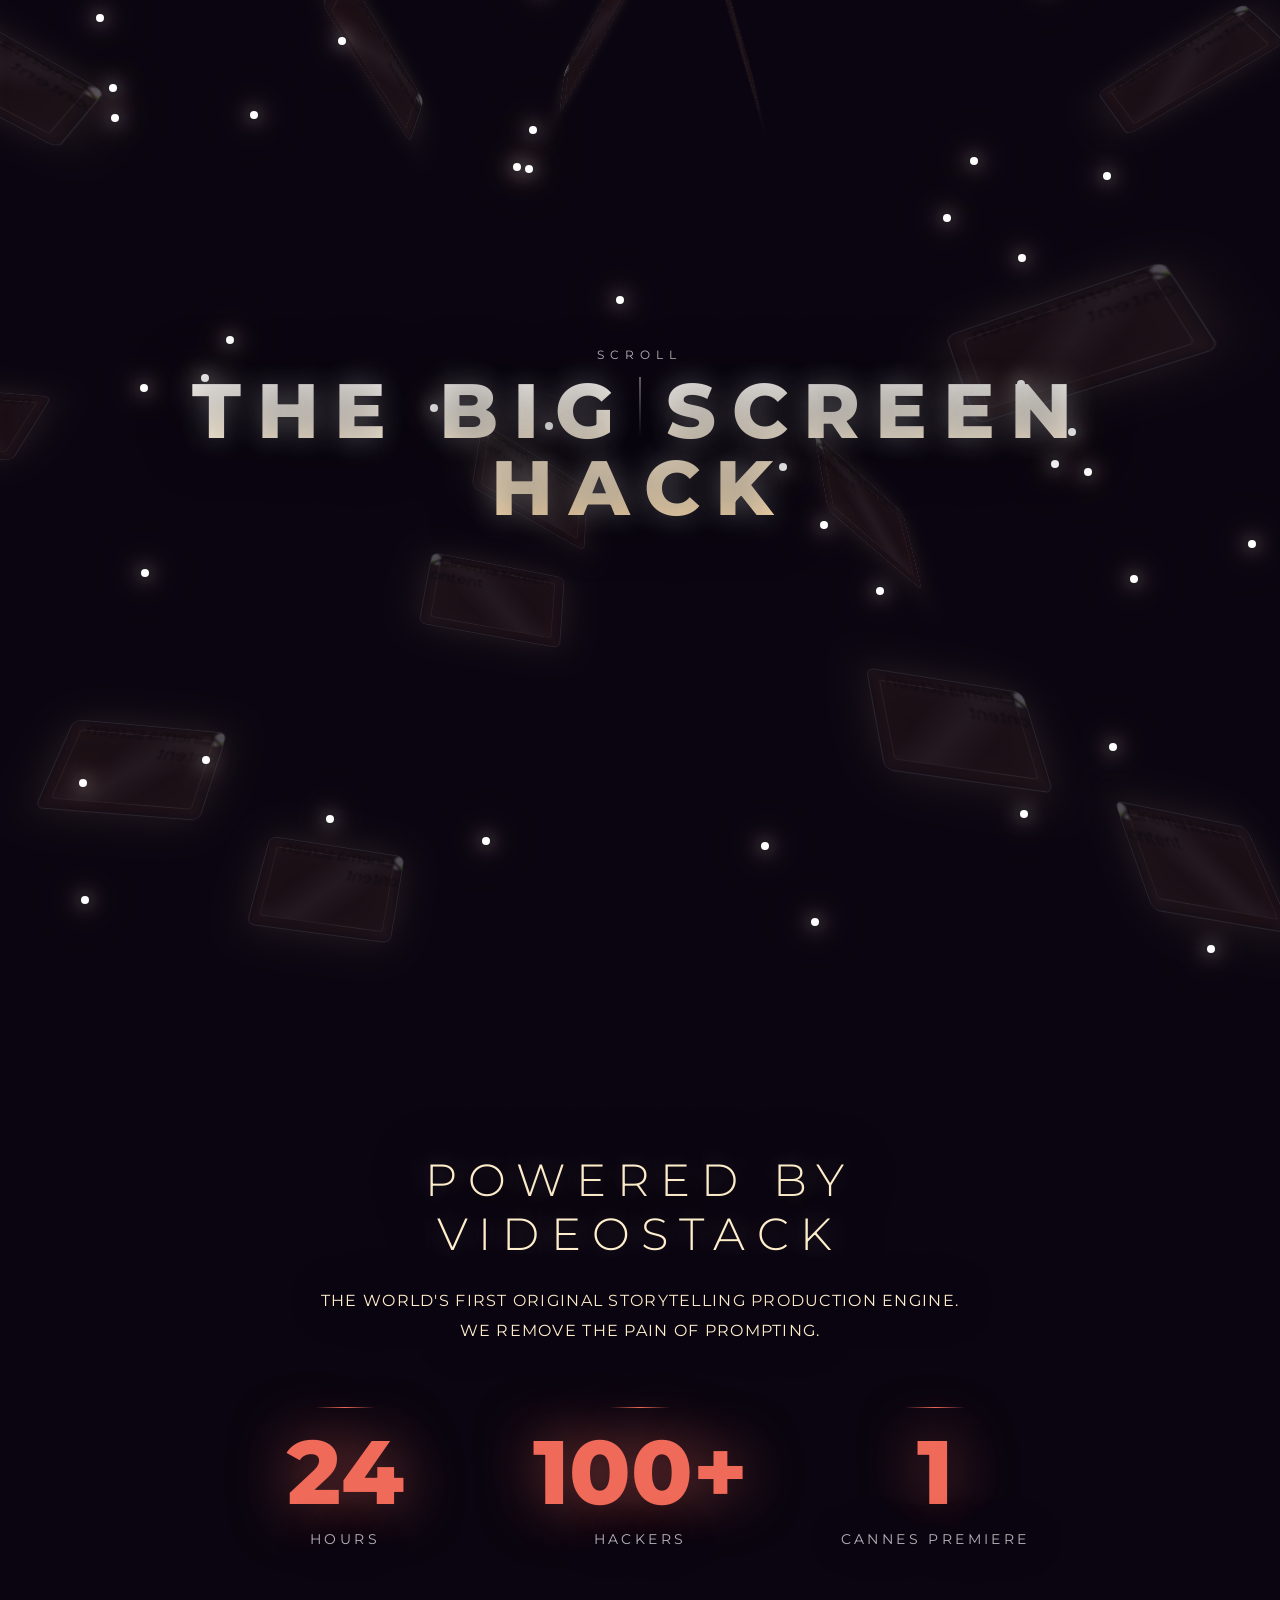
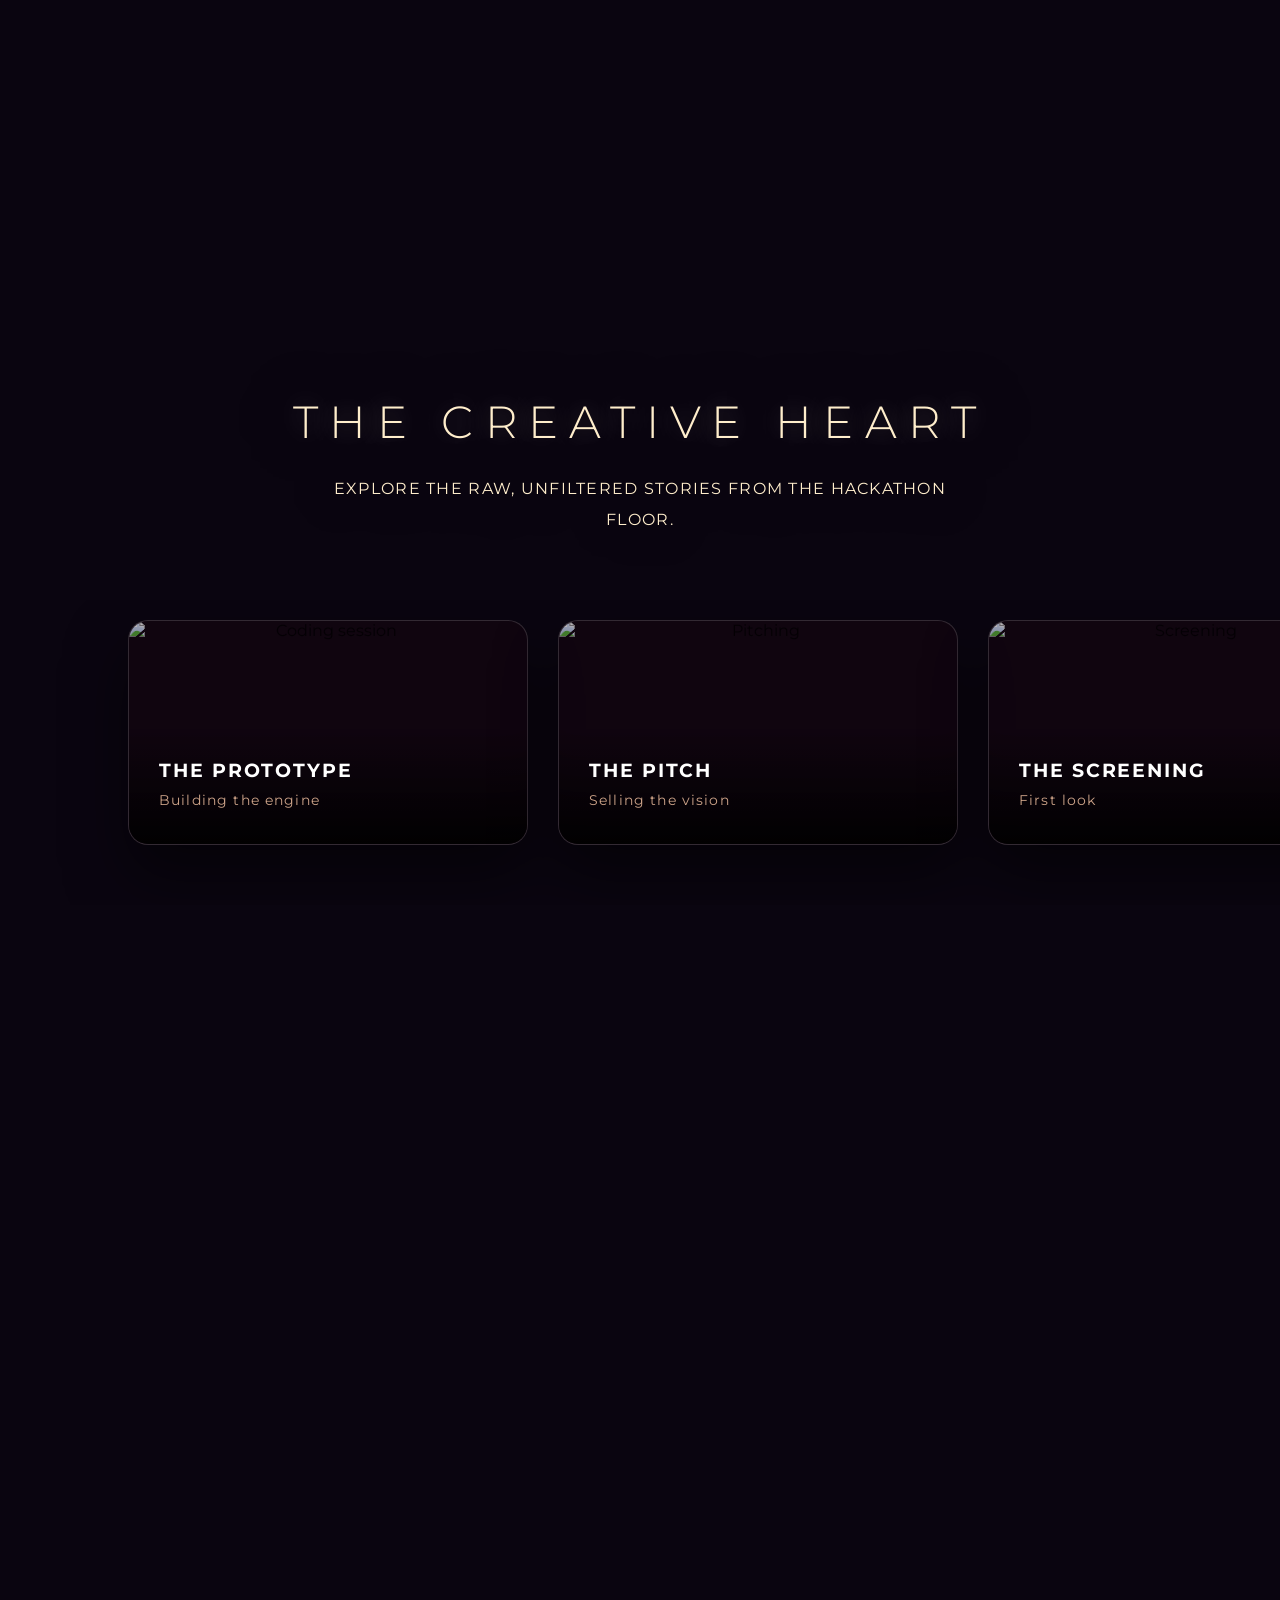
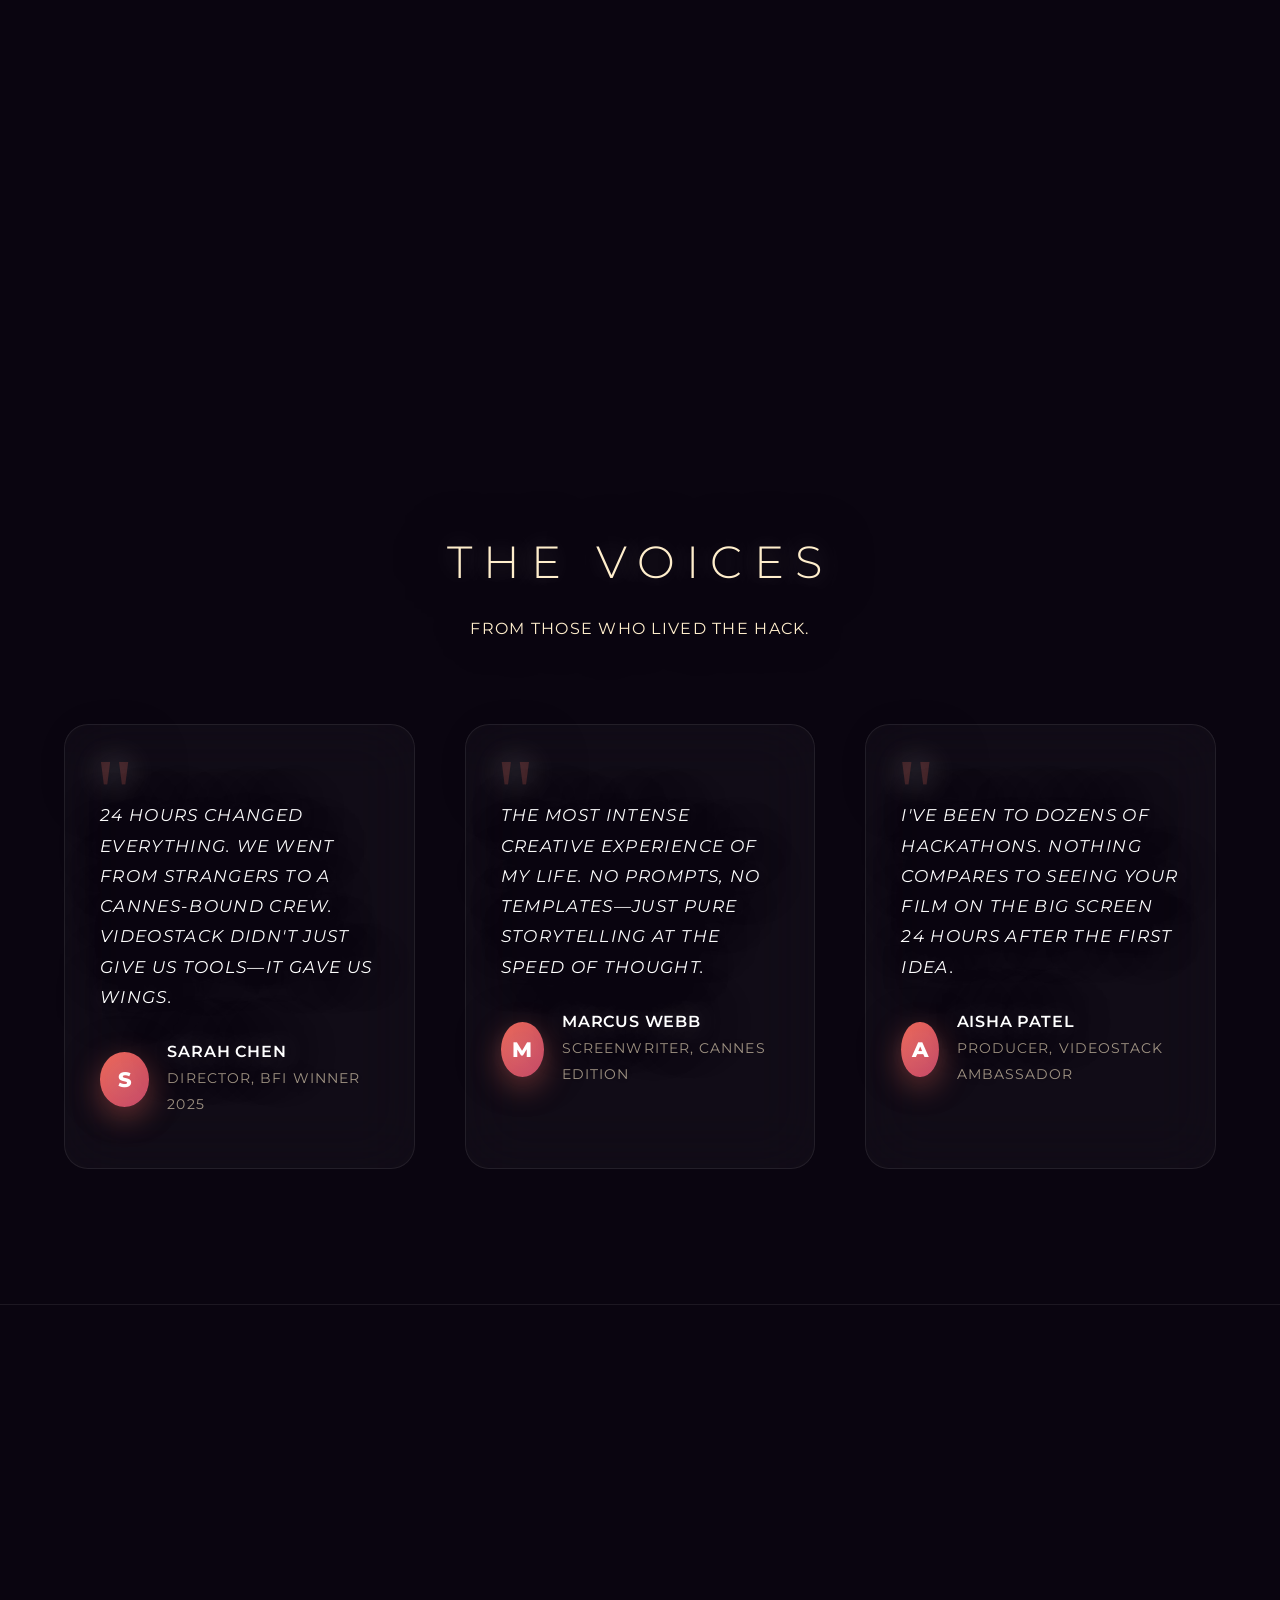
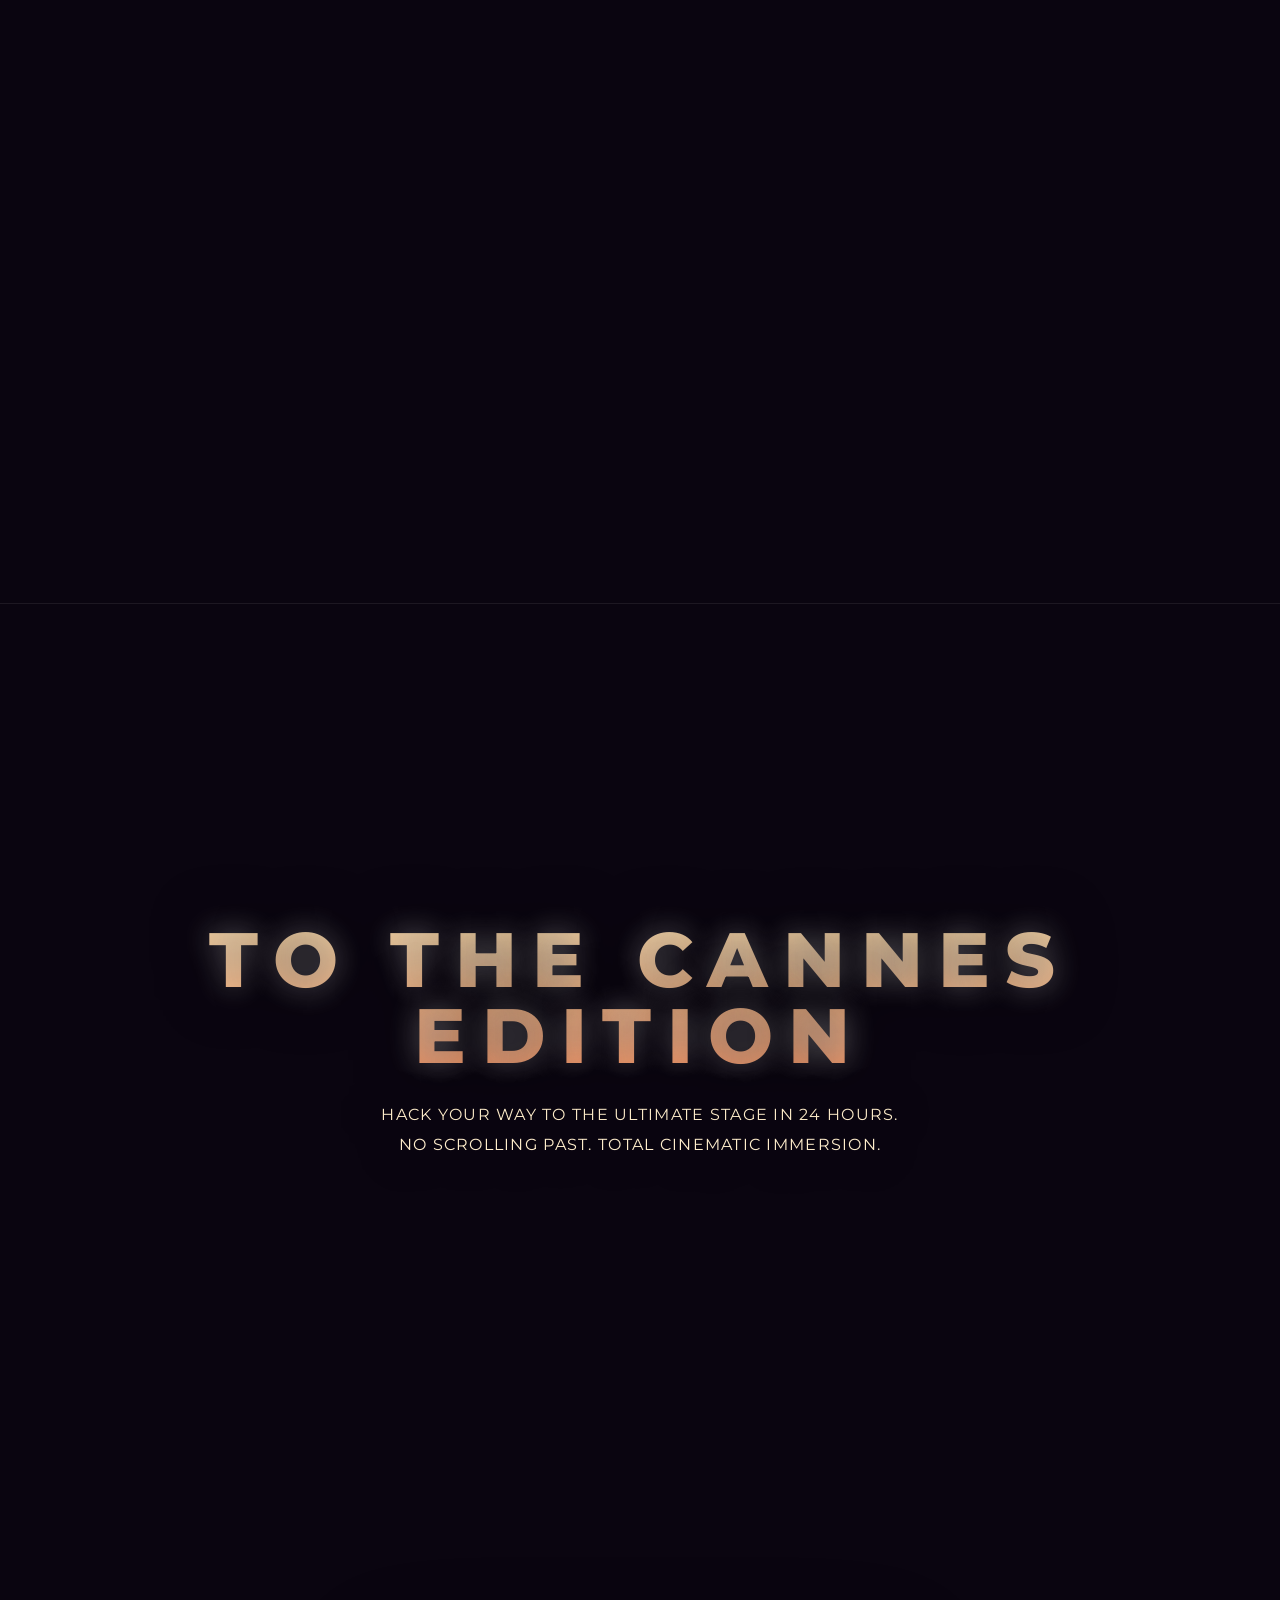
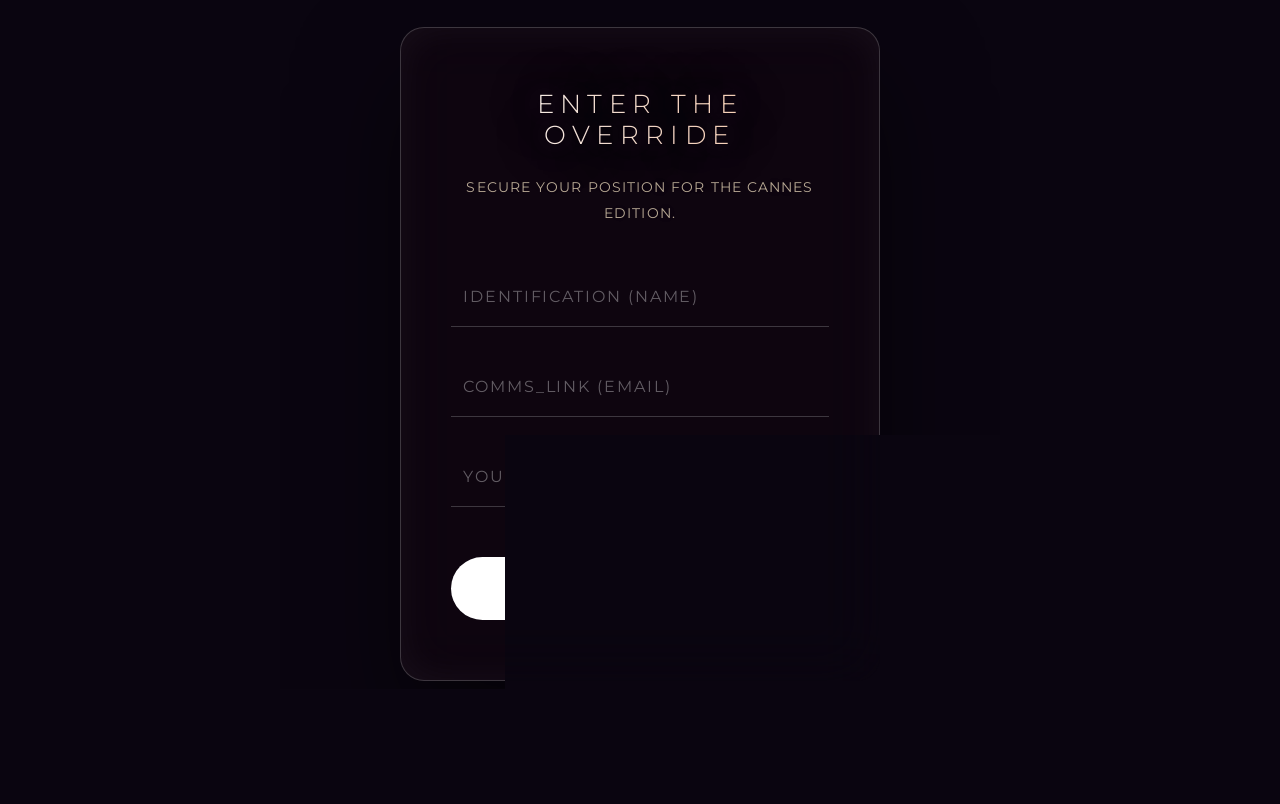
==== commit 3087a855: "Feat: Implement video slider heart section and bottom building assembly animation" ====
--- a/index.html
+++ b/index.html
@@ -549,6 +549,110 @@
             border-bottom: 18px solid transparent;
             margin-left: 10px;
         }
+
+        /* Video Slider Section */
+        .slider-section {
+            flex-direction: column;
+            padding: 15vh 0; /* Remove side padding for full bleed */
+            overflow: hidden;
+        }
+
+        .video-slider-container {
+            width: 100vw;
+            overflow-x: auto;
+            scroll-behavior: smooth;
+            -webkit-overflow-scrolling: touch;
+            padding: 20px 5vw 60px 5vw; /* Padding for shadow overflow */
+            scrollbar-width: none; /* Firefox */
+        }
+        
+        .video-slider-container::-webkit-scrollbar {
+            display: none; /* Chrome/Safari */
+        }
+
+        .video-slider-track {
+            display: flex;
+            gap: 30px;
+            width: max-content;
+            /* Initial slight transform to hint at scroll */
+            transform: translateX(5vw); 
+        }
+
+        .slider-item {
+            width: 400px;
+            aspect-ratio: 16/9;
+            flex-shrink: 0;
+            border-radius: 20px;
+            overflow: hidden;
+            position: relative;
+            background: rgba(20, 5, 15, 0.6);
+            border: 1px solid rgba(255,255,255,0.15);
+            box-shadow: 0 30px 60px rgba(0,0,0,0.5);
+            transition: all 0.4s cubic-bezier(0.16, 1, 0.3, 1);
+            cursor: pointer;
+        }
+
+        .slider-item:hover {
+            transform: translateY(-10px) scale(1.02);
+            border-color: rgba(255,255,255,0.4);
+            box-shadow: 0 40px 80px rgba(240, 106, 90, 0.3);
+            z-index: 10;
+        }
+
+        .slider-video-bg {
+            position: absolute;
+            top: 0; left: 0;
+            width: 100%; height: 100%;
+            object-fit: cover;
+            opacity: 0.7;
+            transition: opacity 0.4s, transform 4s linear;
+        }
+
+        .slider-item:hover .slider-video-bg {
+            opacity: 1;
+            transform: scale(1.05);
+        }
+
+        .slider-content {
+            position: absolute;
+            bottom: 0; left: 0; right: 0;
+            padding: 30px;
+            background: linear-gradient(to top, rgba(0,0,0,0.9) 0%, transparent 100%);
+            z-index: 2;
+            text-align: left;
+            display: flex;
+            flex-direction: column;
+            align-items: flex-start;
+        }
+
+        .slider-content h4 {
+            font-size: 1.2rem;
+            color: white;
+            margin-bottom: 5px;
+            letter-spacing: 0.1em;
+        }
+
+        .slider-content p {
+            font-size: 0.9rem;
+            margin: 0;
+            color: #ffccaa;
+            opacity: 0.8;
+        }
+
+        .small-play {
+            width: 50px; height: 50px;
+            position: absolute;
+            top: 50%; left: 50%;
+            transform: translate(-50%, -50%) scale(0.8);
+            opacity: 0;
+        }
+
+        .slider-item:hover .small-play {
+            opacity: 1;
+            transform: translate(-50%, -50%) scale(1);
+        }
+
+        /* End Video Slider */
 
         .glass-panel { 
             background: rgba(20, 5, 15, 0.4); 
@@ -731,14 +835,51 @@
             </div>
         </section>
 
-        <!-- Video Section -->
-        <section class="section video-section" id="s3">
-            <div class="text-overlay" data-animate>
-                <h2>FROM THE BFI<br>PREMIERE</h2>
-                <p>Watch the magic unfold as creators transform ideas into cinema.</p>
-                
-                <div class="video-container">
-                    <div class="play-button"></div>
+        <!-- Heart Middle Bit: Video Slider -->
+        <section class="section slider-section" id="s3">
+            <div class="text-overlay" data-animate style="margin-bottom: 40px;">
+                <h2>THE CREATIVE HEART</h2>
+                <p>Explore the raw, unfiltered stories from the hackathon floor.</p>
+            </div>
+            
+            <div class="video-slider-container">
+                <div class="video-slider-track">
+                    <!-- Slider Item 1 -->
+                    <div class="slider-item">
+                        <img src="https://media.giphy.com/media/xT9IgzoKnwFNmISR8I/giphy.gif" alt="Coding session" class="slider-video-bg">
+                        <div class="slider-content">
+                            <h4>THE PROTOTYPE</h4>
+                            <p>Building the engine</p>
+                            <div class="play-button small-play"></div>
+                        </div>
+                    </div>
+                    <!-- Slider Item 2 -->
+                    <div class="slider-item">
+                        <img src="https://media.giphy.com/media/26tn33aiTi1jIGn5e/giphy.gif" alt="Pitching" class="slider-video-bg">
+                        <div class="slider-content">
+                            <h4>THE PITCH</h4>
+                            <p>Selling the vision</p>
+                            <div class="play-button small-play"></div>
+                        </div>
+                    </div>
+                    <!-- Slider Item 3 -->
+                    <div class="slider-item">
+                        <img src="https://media.giphy.com/media/3o7TKsQ8gE0bJkE1RS/giphy.gif" alt="Screening" class="slider-video-bg">
+                        <div class="slider-content">
+                            <h4>THE SCREENING</h4>
+                            <p>First look</p>
+                            <div class="play-button small-play"></div>
+                        </div>
+                    </div>
+                    <!-- Slider Item 4 -->
+                    <div class="slider-item">
+                        <img src="https://media.giphy.com/media/l0HlHFRbmaZtBRhXG/giphy.gif" alt="Celebration" class="slider-video-bg">
+                        <div class="slider-content">
+                            <h4>THE WIN</h4>
+                            <p>To Cannes</p>
+                            <div class="play-button small-play"></div>
+                        </div>
+                    </div>
                 </div>
             </div>
         </section>
@@ -868,8 +1009,17 @@
         for(let i = 0; i < numScreens; i++) {
             const screen = document.createElement('div');
             screen.className = 'screen';
+            // Use different placeholder gifs for variety
+            const gifs = [
+                'https://media.giphy.com/media/xT9IgzoKnwFNmISR8I/giphy.gif',
+                'https://media.giphy.com/media/26tn33aiTi1jIGn5e/giphy.gif',
+                'https://media.giphy.com/media/3o7TKsQ8gE0bJkE1RS/giphy.gif',
+                'https://media.giphy.com/media/l0HlHFRbmaZtBRhXG/giphy.gif'
+            ];
+            const gifUrl = gifs[i % gifs.length];
+            
             screen.innerHTML = `
-                <img class="screen-video" src="https://media.giphy.com/media/l4pSXrXn83P1656xW/giphy.gif" alt="abstract glowy animation" />
+                <img class="screen-video" src="${gifUrl}" alt="Cinema screen content" />
                 <div class="video-haze-overlay"></div>
             `;
             
@@ -932,16 +1082,50 @@
             const maxScroll = document.body.scrollHeight - window.innerHeight;
             const progress = Math.min(scrollY / maxScroll, 1);
             
-            // 1. Move Central Screens
+            // 1. Move Central Screens - Assembly Logic
             screens.forEach((s, i) => {
-                const x = s.startX + (s.targetX - s.startX) * progress;
-                const y = s.startY + (s.targetY - s.startY) * progress;
-                const z = s.startZ + (s.targetZ - s.startZ) * progress;
-                const rotY = s.startRotY + progress * 360;
-                const rotX = 45 + progress * 45;
+                // Phase 1: Disperse into circular pattern (0 to 0.6 progress)
+                const phase1Progress = Math.min(progress / 0.6, 1);
                 
-                s.el.style.transform = `translate3d(${x}vw, ${y}vh, ${z}px) rotateX(${rotX}deg) rotateY(${rotY}deg)`;
-                s.el.style.opacity = 0.3 + progress * 0.7;
+                let currentX = s.startX + (s.targetX - s.startX) * phase1Progress;
+                let currentY = s.startY + (s.targetY - s.startY) * phase1Progress;
+                let currentZ = s.startZ + (s.targetZ - s.startZ) * phase1Progress;
+                let currentRotY = s.startRotY + phase1Progress * 360;
+                let currentRotX = 45 + phase1Progress * 45;
+                let currentOpacity = 0.3 + phase1Progress * 0.7;
+
+                // Phase 2: Assemble into Building Grid (0.6 to 1.0 progress)
+                if (progress > 0.6) {
+                    const phase2Progress = (progress - 0.6) / 0.4;
+                    // Easing for smooth snap into place
+                    const easeOutBack = 1 - Math.pow(1 - phase2Progress, 3);
+                    
+                    // Calculate Grid Position (6 columns x 5 rows for 30 screens)
+                    const cols = 6;
+                    const col = i % cols;
+                    const row = Math.floor(i / cols);
+                    
+                    // Target coordinates for the building facade (vw/vh units to keep it responsive)
+                    // Centered, tightly packed grid
+                    const buildingX = (col - (cols - 1) / 2) * 12; 
+                    const buildingY = (row - 2) * 15; 
+                    const buildingZ = 200; // Bring them forward
+                    
+                    // Interpolate from Phase 1 end position to Building position
+                    currentX = currentX + (buildingX - currentX) * easeOutBack;
+                    currentY = currentY + (buildingY - currentY) * easeOutBack;
+                    currentZ = currentZ + (buildingZ - currentZ) * easeOutBack;
+                    
+                    // Flatten rotations to face forward
+                    currentRotY = currentRotY + (0 - (currentRotY % 360)) * easeOutBack;
+                    currentRotX = currentRotX + (0 - currentRotX) * easeOutBack;
+                    
+                    // Increase opacity to max when assembled
+                    currentOpacity = currentOpacity + (1 - currentOpacity) * easeOutBack;
+                }
+                
+                s.el.style.transform = `translate3d(${currentX}vw, ${currentY}vh, ${currentZ}px) rotateX(${currentRotX}deg) rotateY(${currentRotY}deg)`;
+                s.el.style.opacity = currentOpacity;
             });
             
             // 2. Horizontal Frame Parallax
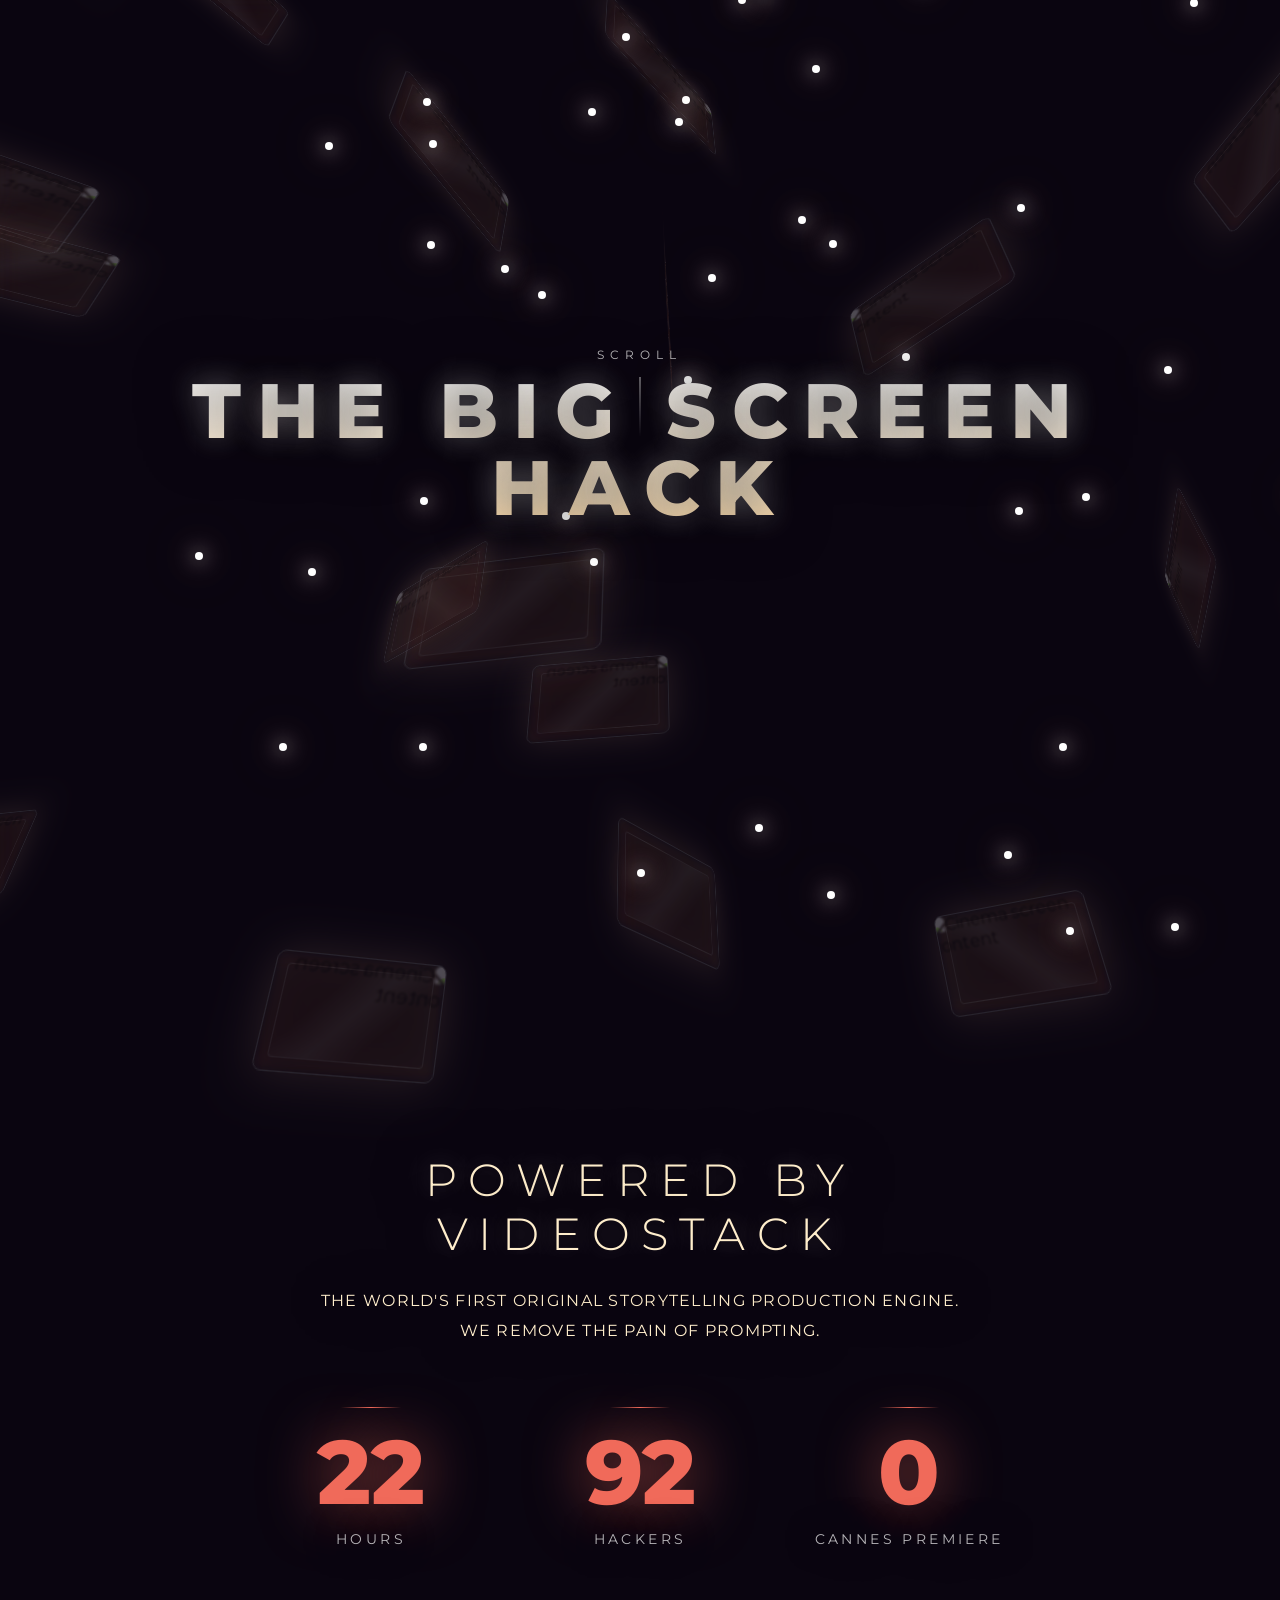
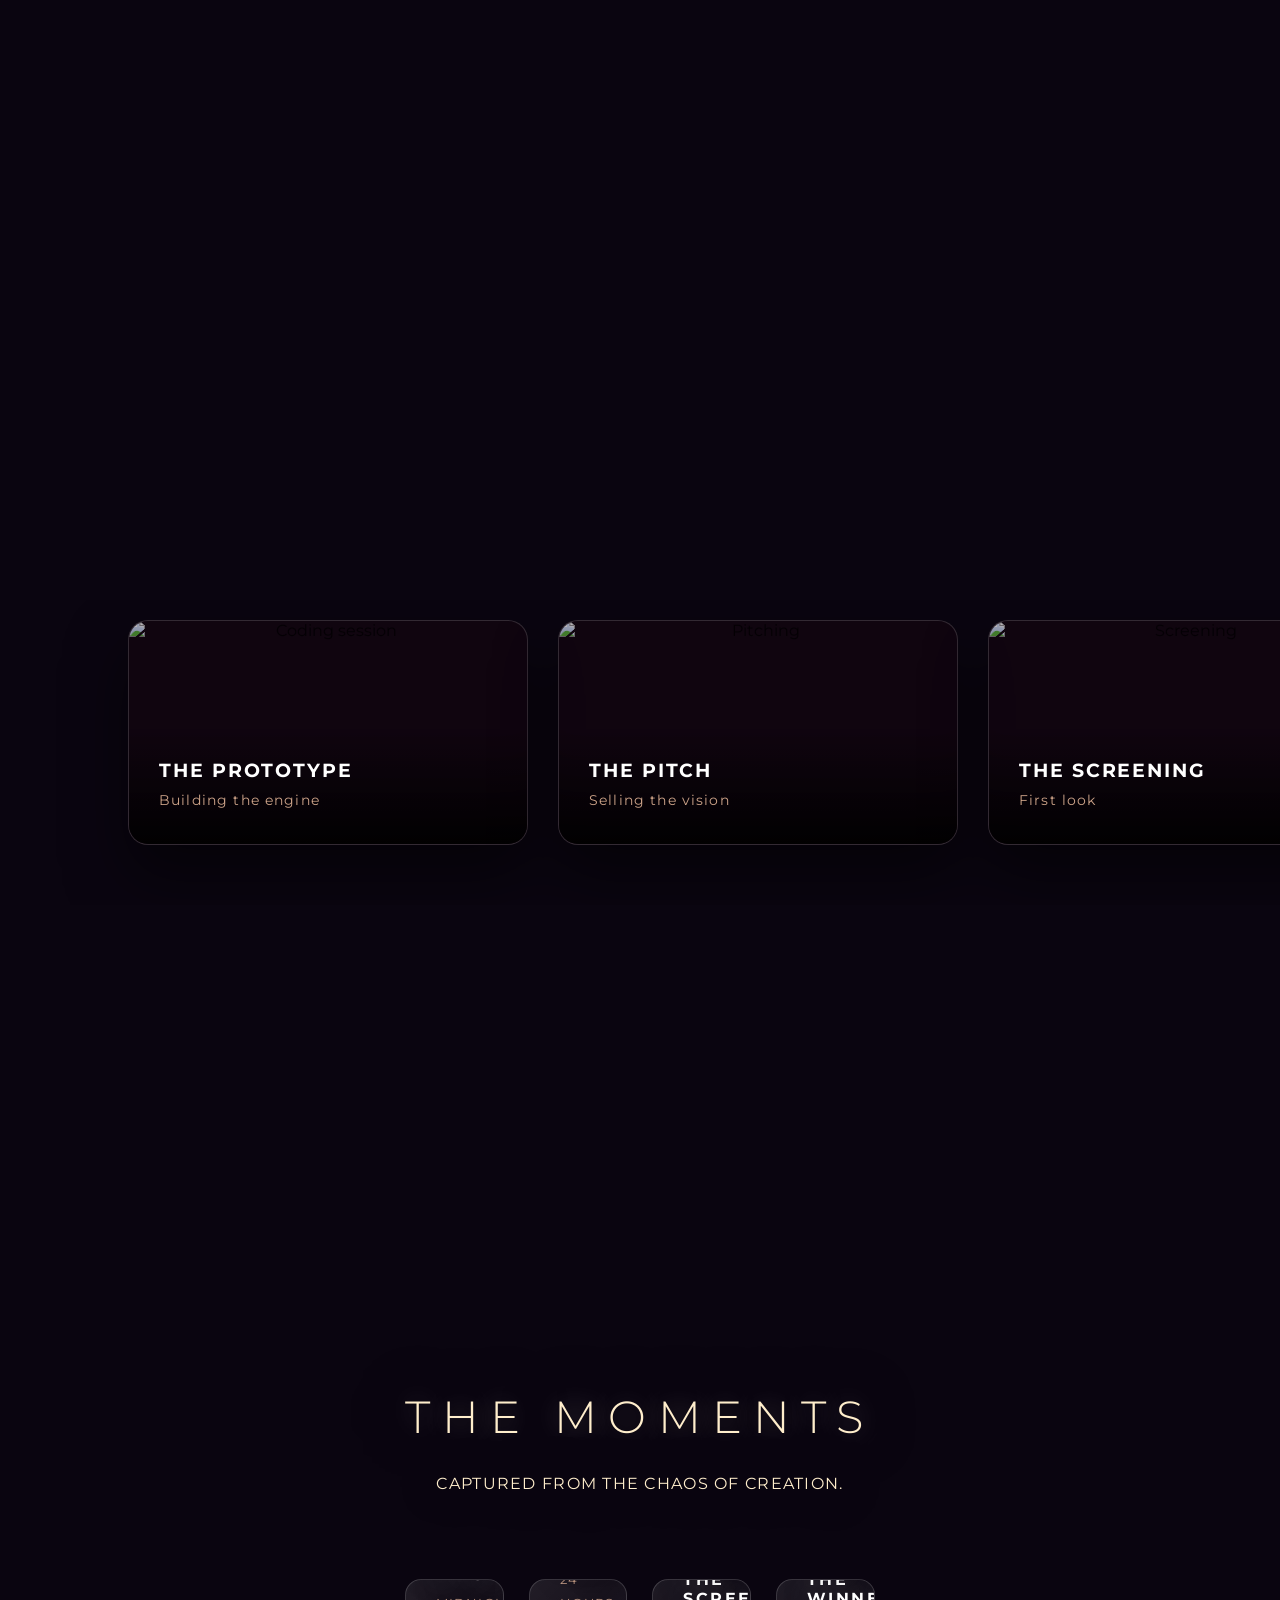
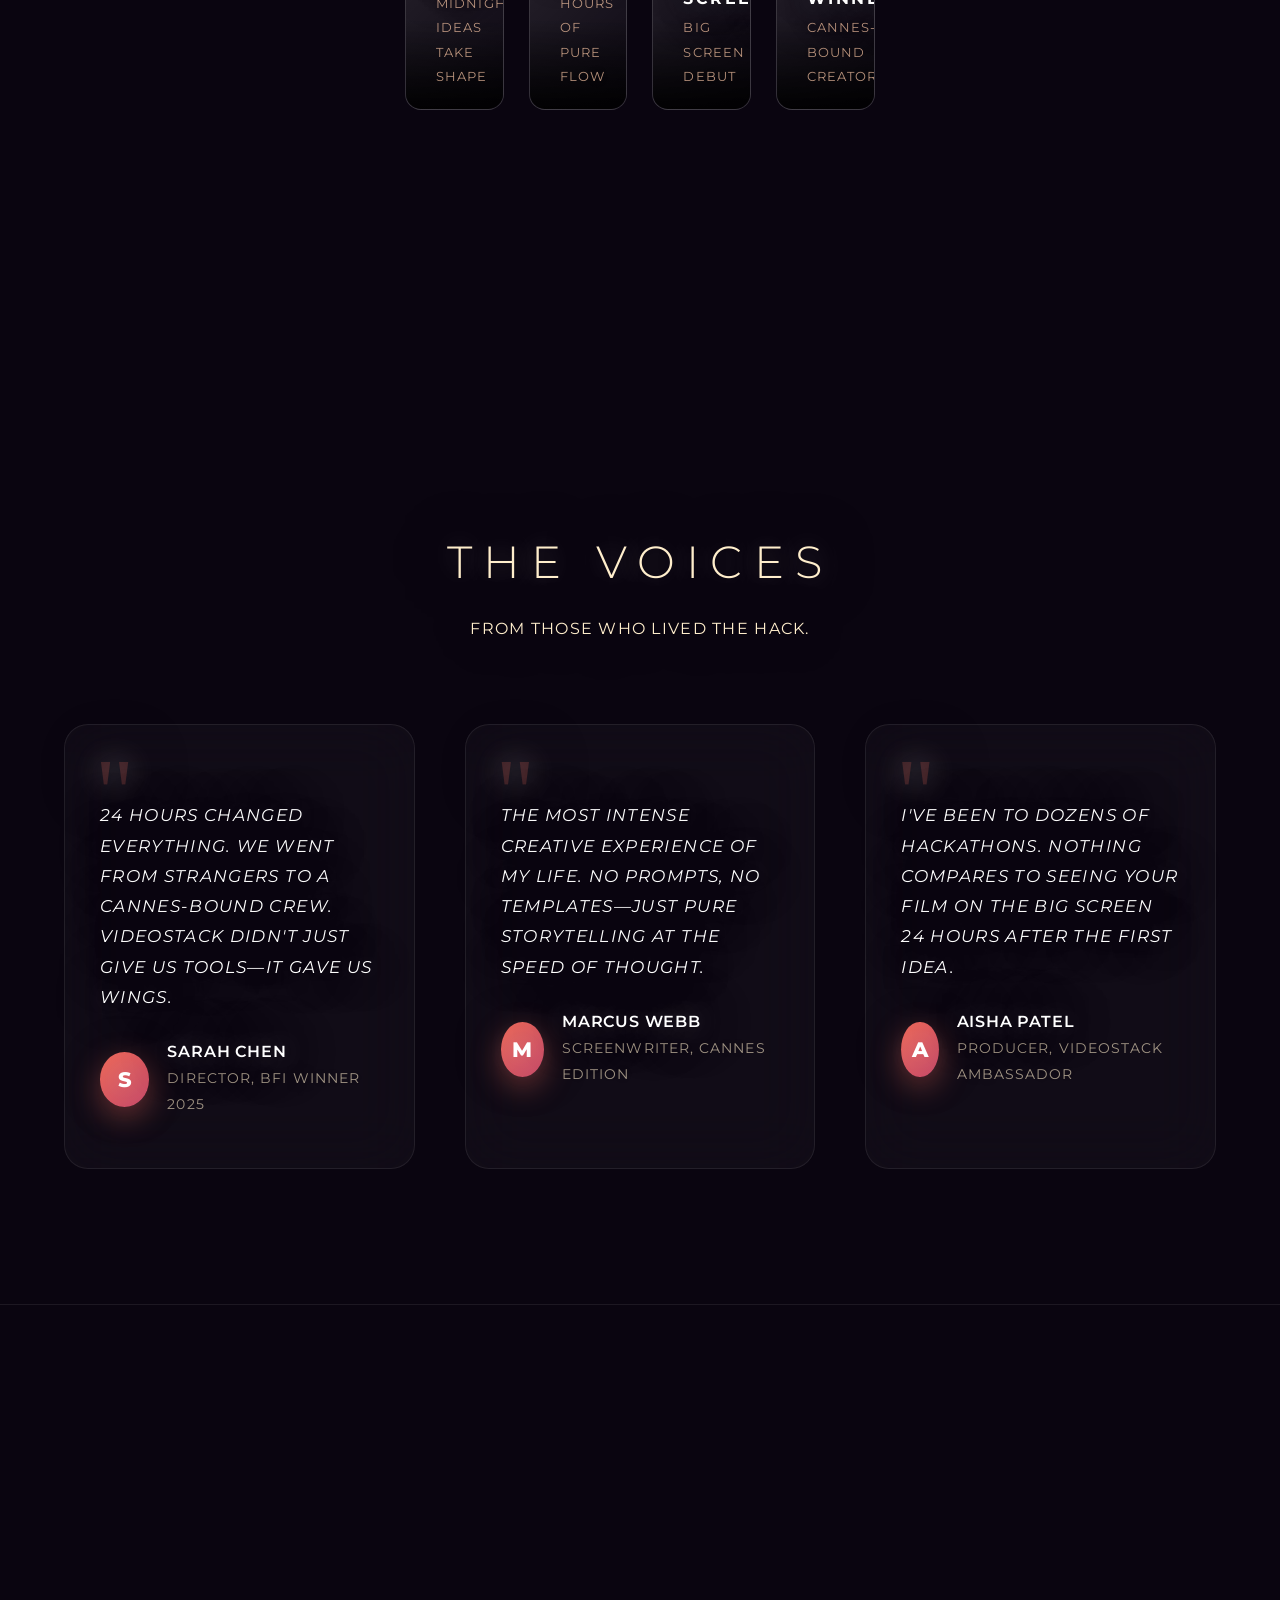
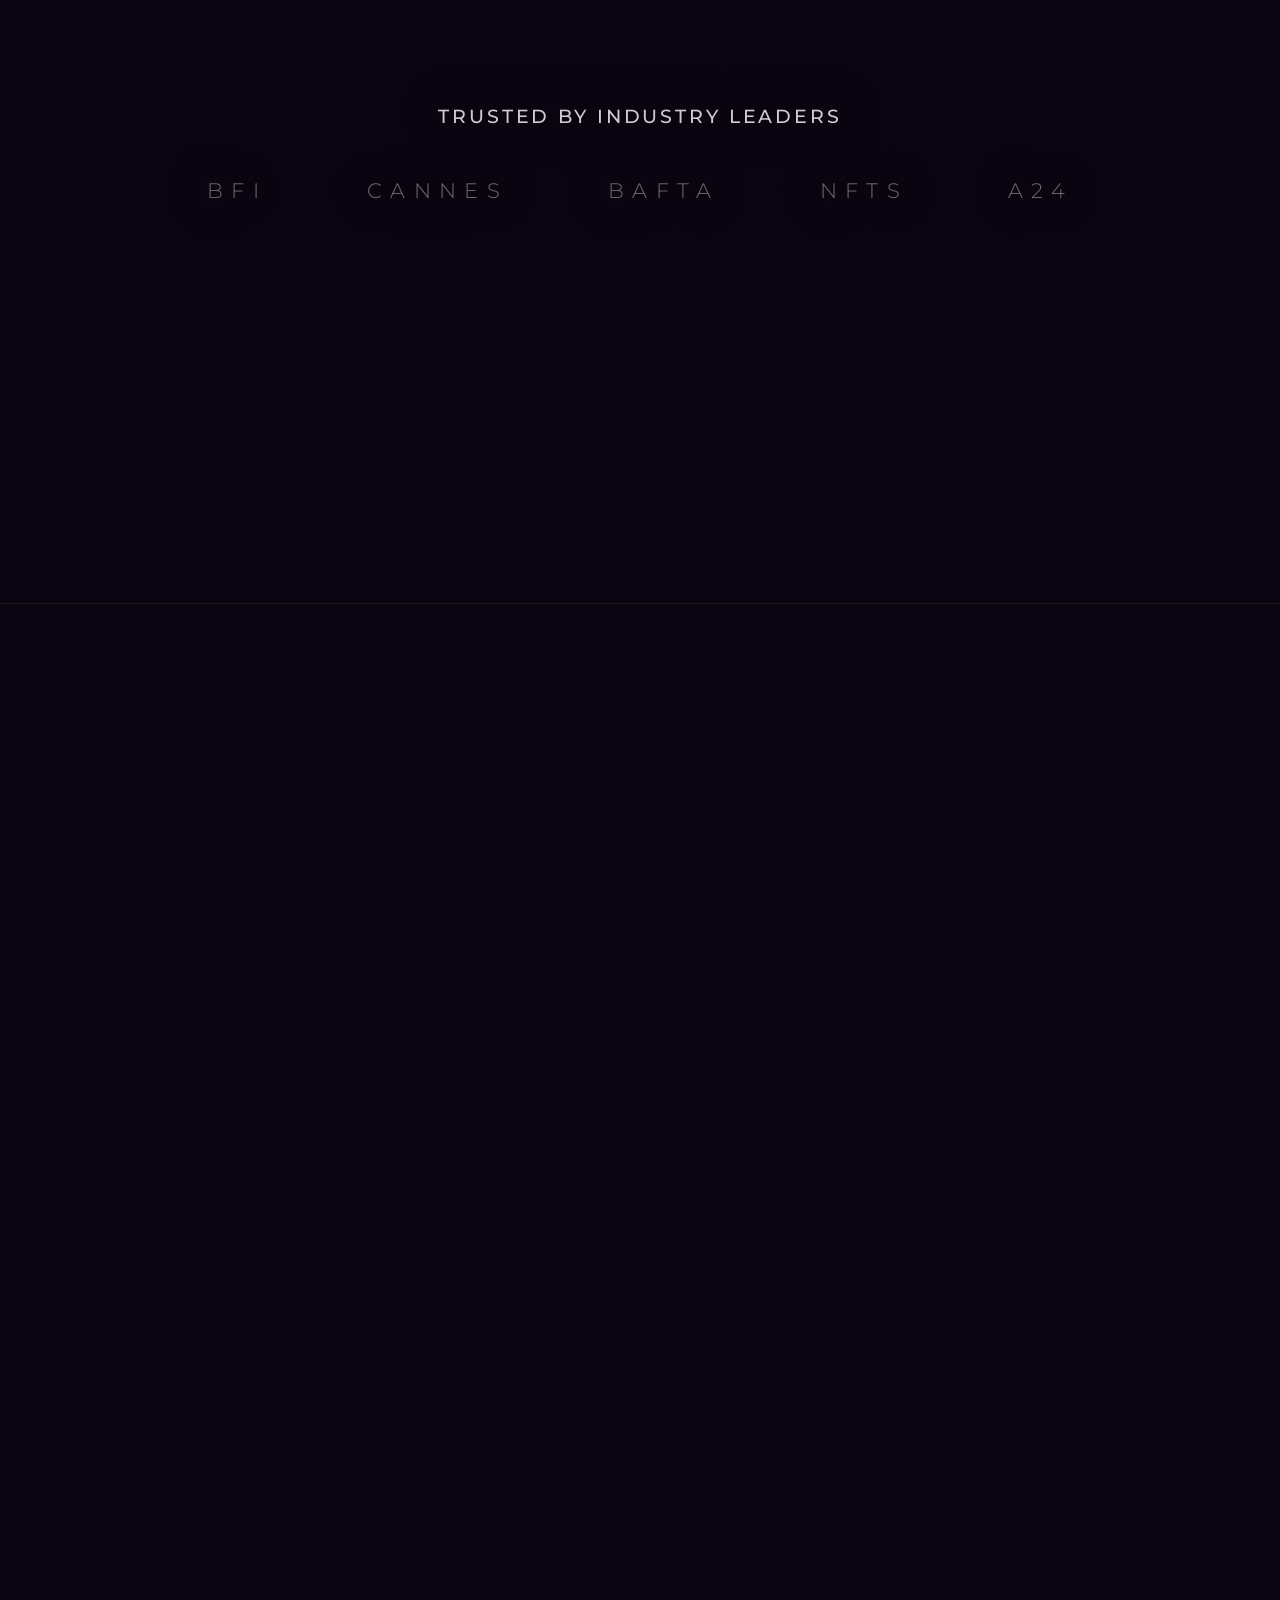
==== commit 9e55066d: "Feat: Add diverse mix of images, GIFs, and videos to all frames and screens" ====
--- a/index.html
+++ b/index.html
@@ -771,27 +771,27 @@
     <!-- Parallax layers -->
     <div class="parallax-layer" id="parallax-deep">
         <div class="floating-frame frame-1" data-speed="0.8" data-dir="1">
-            <img class="frame-video" src="https://media.giphy.com/media/l4pSXrXn83P1656xW/giphy.gif" alt="abstract glowy animation" />
+            <img class="frame-video" src="https://images.unsplash.com/photo-1485846234645-a62644f84728?q=80&w=600&auto=format&fit=crop" alt="Cinema" />
             <div class="video-haze-overlay"></div>
         </div>
         <div class="floating-frame frame-2" data-speed="1.2" data-dir="1">
-            <img class="frame-video" src="https://media.giphy.com/media/l4pSXrXn83P1656xW/giphy.gif" alt="abstract glowy animation" />
+            <video class="frame-video" src="https://www.w3schools.com/html/mov_bbb.mp4" autoplay loop muted playsinline></video>
             <div class="video-haze-overlay"></div>
         </div>
     </div>
     <div class="parallax-layer" id="parallax-mid">
         <div class="floating-frame frame-3" data-speed="1.5" data-dir="-1">
-            <img class="frame-video" src="https://media.giphy.com/media/l4pSXrXn83P1656xW/giphy.gif" alt="abstract glowy animation" />
+            <img class="frame-video" src="https://media.giphy.com/media/26tn33aiTi1jIGn5e/giphy.gif" alt="Pitch" />
             <div class="video-haze-overlay"></div>
         </div>
         <div class="floating-frame frame-4" data-speed="0.9" data-dir="-1">
-            <img class="frame-video" src="https://media.giphy.com/media/l4pSXrXn83P1656xW/giphy.gif" alt="abstract glowy animation" />
+            <img class="frame-video" src="https://images.unsplash.com/photo-1517604931442-7e0c8ed2963c?q=80&w=600&auto=format&fit=crop" alt="Clapperboard" />
             <div class="video-haze-overlay"></div>
         </div>
     </div>
     <div class="parallax-layer" id="parallax-front">
         <div class="floating-frame frame-5" data-speed="2.2" data-dir="1">
-            <img class="frame-video" src="https://media.giphy.com/media/l4pSXrXn83P1656xW/giphy.gif" alt="abstract glowy animation" />
+            <img class="frame-video" src="https://media.giphy.com/media/l0HlHFRbmaZtBRhXG/giphy.gif" alt="Win" />
             <div class="video-haze-overlay"></div>
         </div>
     </div>
@@ -1009,17 +1009,29 @@
         for(let i = 0; i < numScreens; i++) {
             const screen = document.createElement('div');
             screen.className = 'screen';
-            // Use different placeholder gifs for variety
-            const gifs = [
+            // Use a diverse mix of images, gifs, and videos
+            const mediaSources = [
+                'https://images.unsplash.com/photo-1485846234645-a62644f84728?q=80&w=600&auto=format&fit=crop',
                 'https://media.giphy.com/media/xT9IgzoKnwFNmISR8I/giphy.gif',
+                'https://www.w3schools.com/html/mov_bbb.mp4',
+                'https://images.unsplash.com/photo-1536440136628-849c177e76a1?q=80&w=600&auto=format&fit=crop',
                 'https://media.giphy.com/media/26tn33aiTi1jIGn5e/giphy.gif',
+                'https://images.unsplash.com/photo-1517604931442-7e0c8ed2963c?q=80&w=600&auto=format&fit=crop',
                 'https://media.giphy.com/media/3o7TKsQ8gE0bJkE1RS/giphy.gif',
+                'https://images.unsplash.com/photo-1574717024653-61fd2cf4d44d?q=80&w=600&auto=format&fit=crop',
                 'https://media.giphy.com/media/l0HlHFRbmaZtBRhXG/giphy.gif'
             ];
-            const gifUrl = gifs[i % gifs.length];
+            const src = mediaSources[i % mediaSources.length];
+            
+            let mediaTag = '';
+            if (src.endsWith('.mp4')) {
+                mediaTag = `<video class="screen-video" src="${src}" autoplay loop muted playsinline></video>`;
+            } else {
+                mediaTag = `<img class="screen-video" src="${src}" alt="Cinema screen content" />`;
+            }
             
             screen.innerHTML = `
-                <img class="screen-video" src="${gifUrl}" alt="Cinema screen content" />
+                ${mediaTag}
                 <div class="video-haze-overlay"></div>
             `;
             
